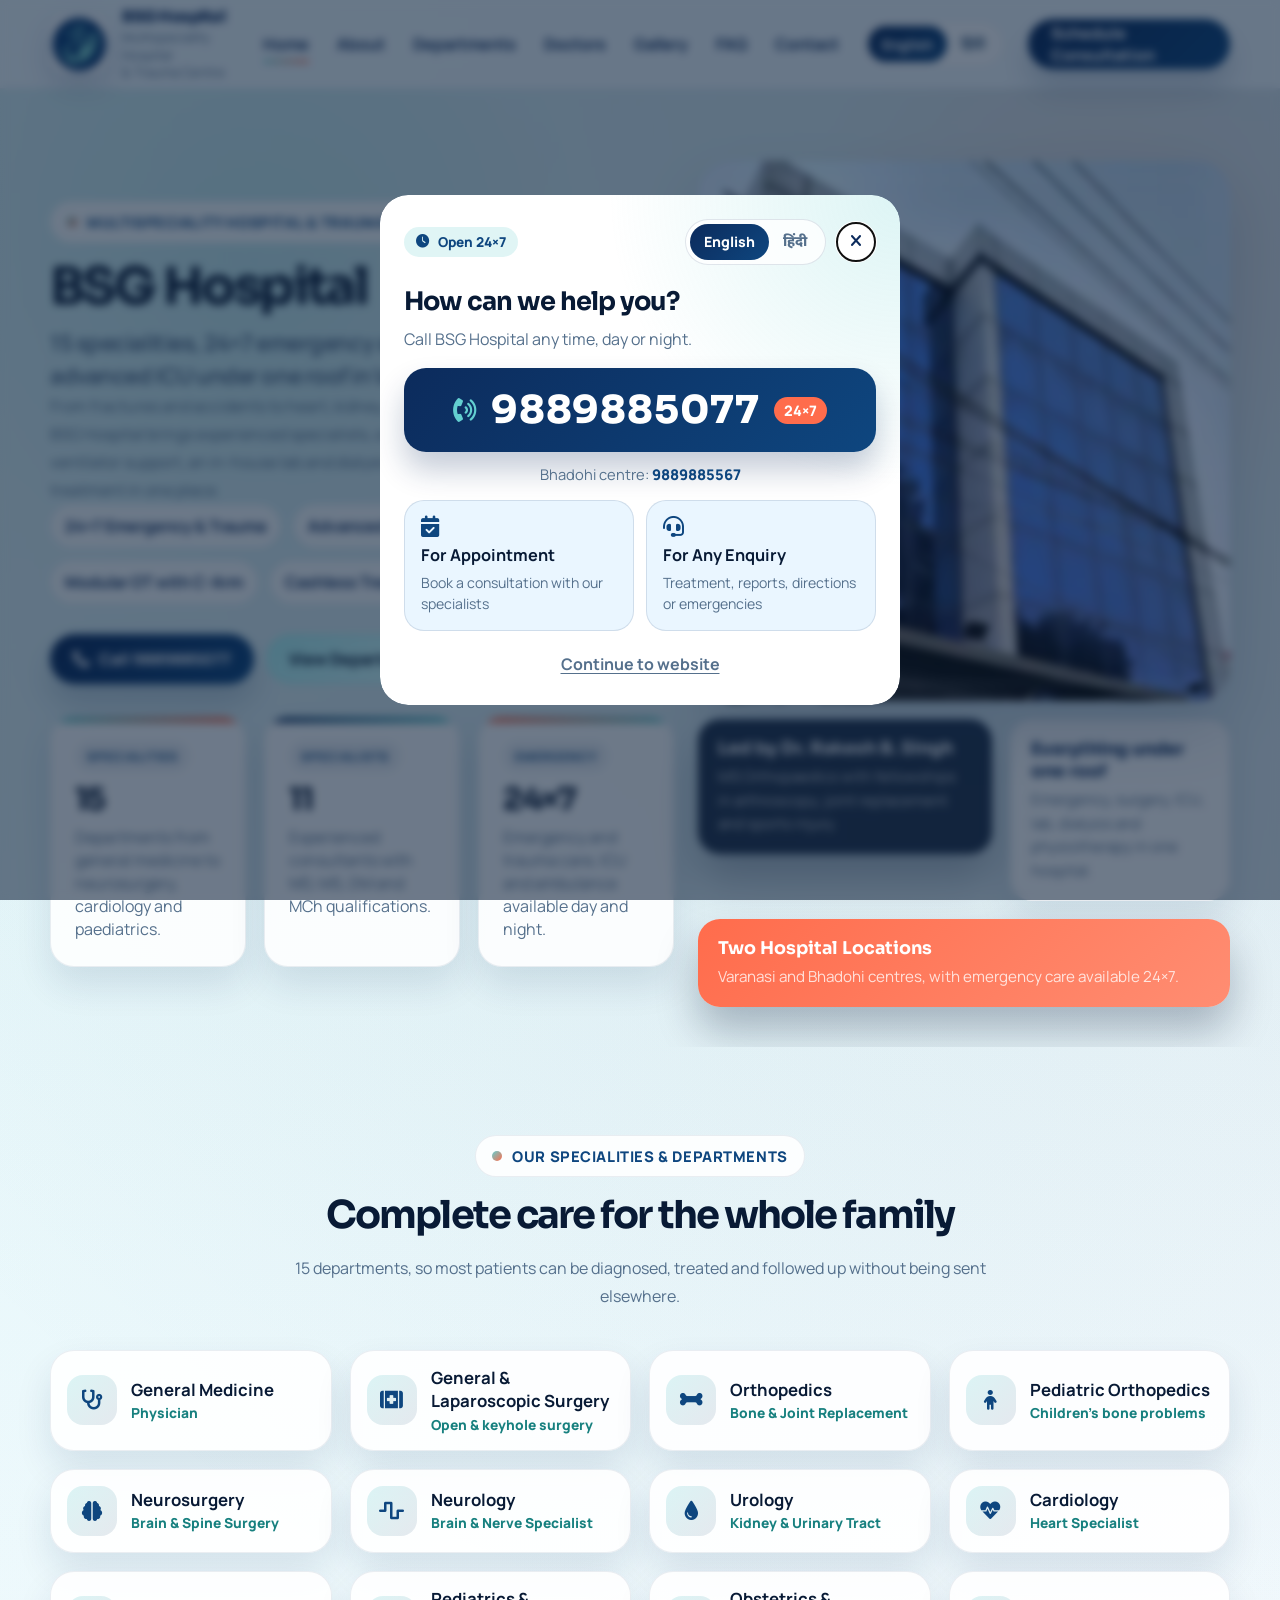
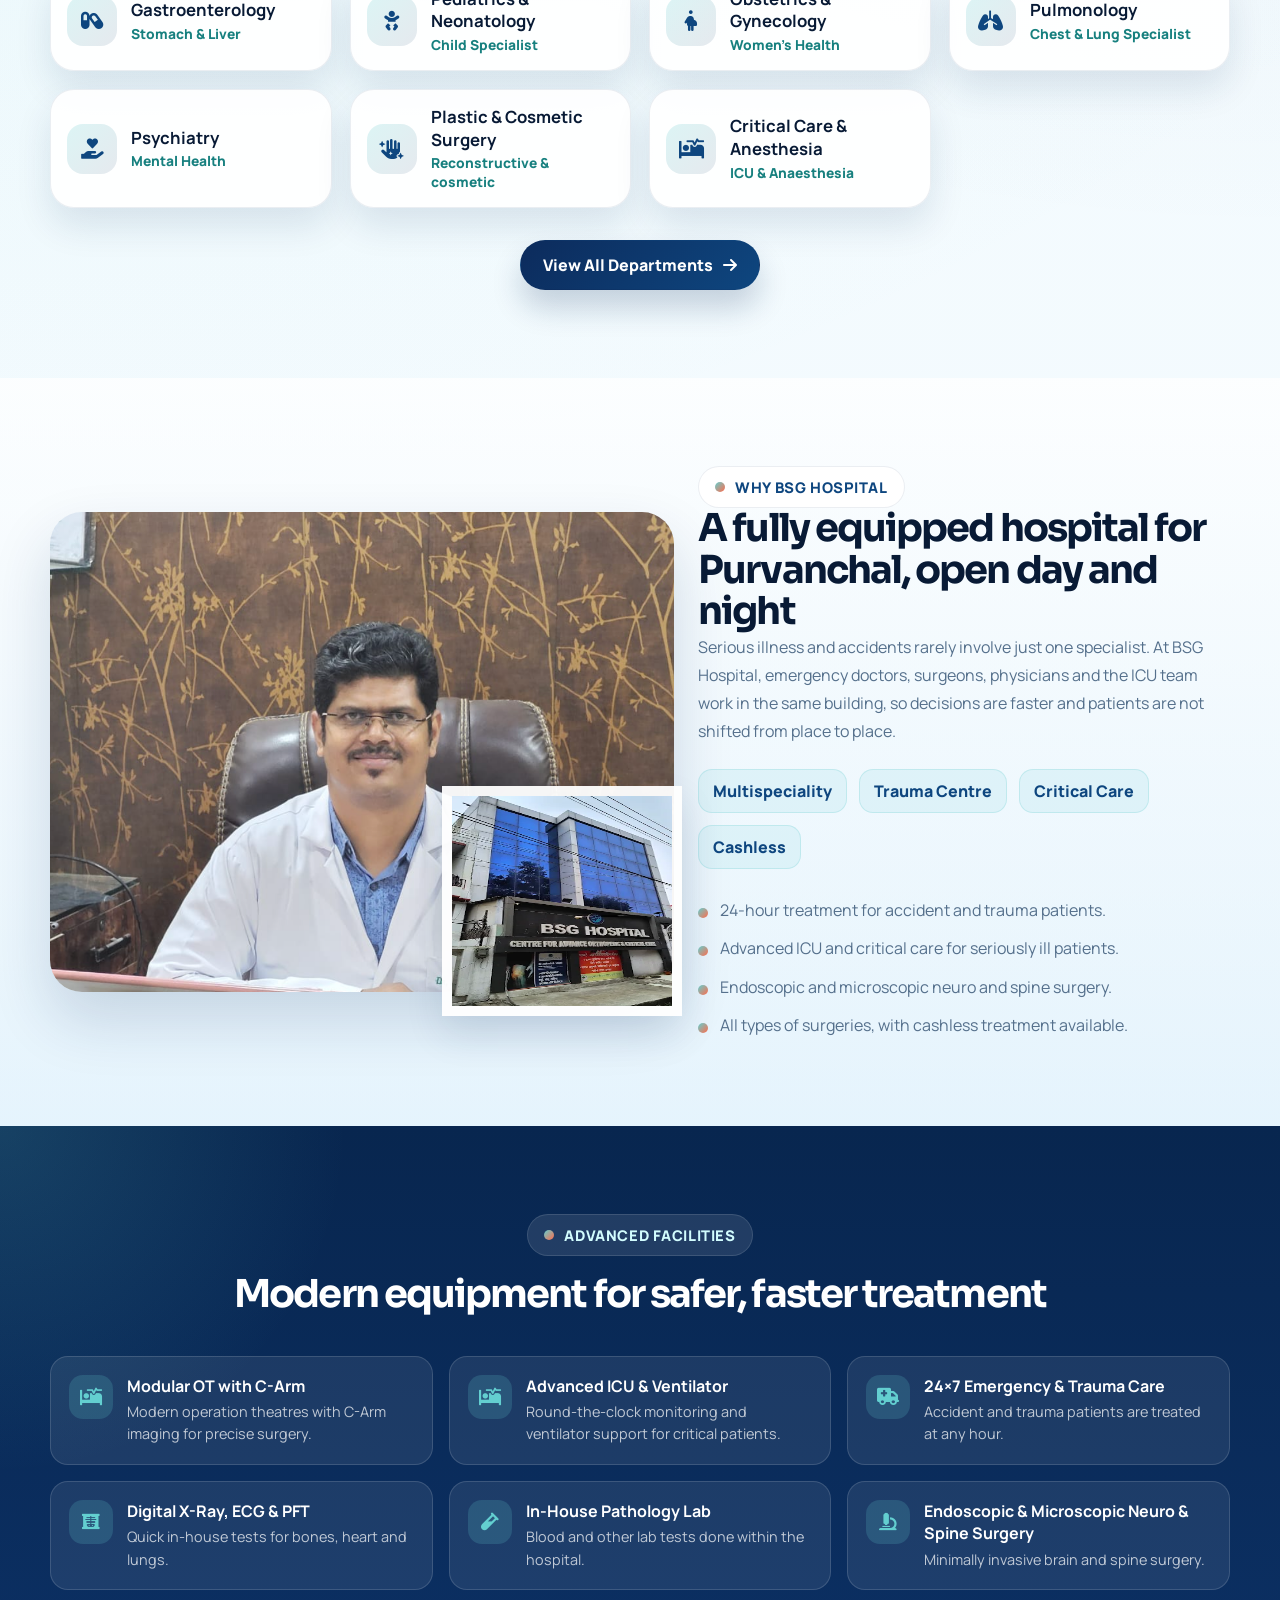
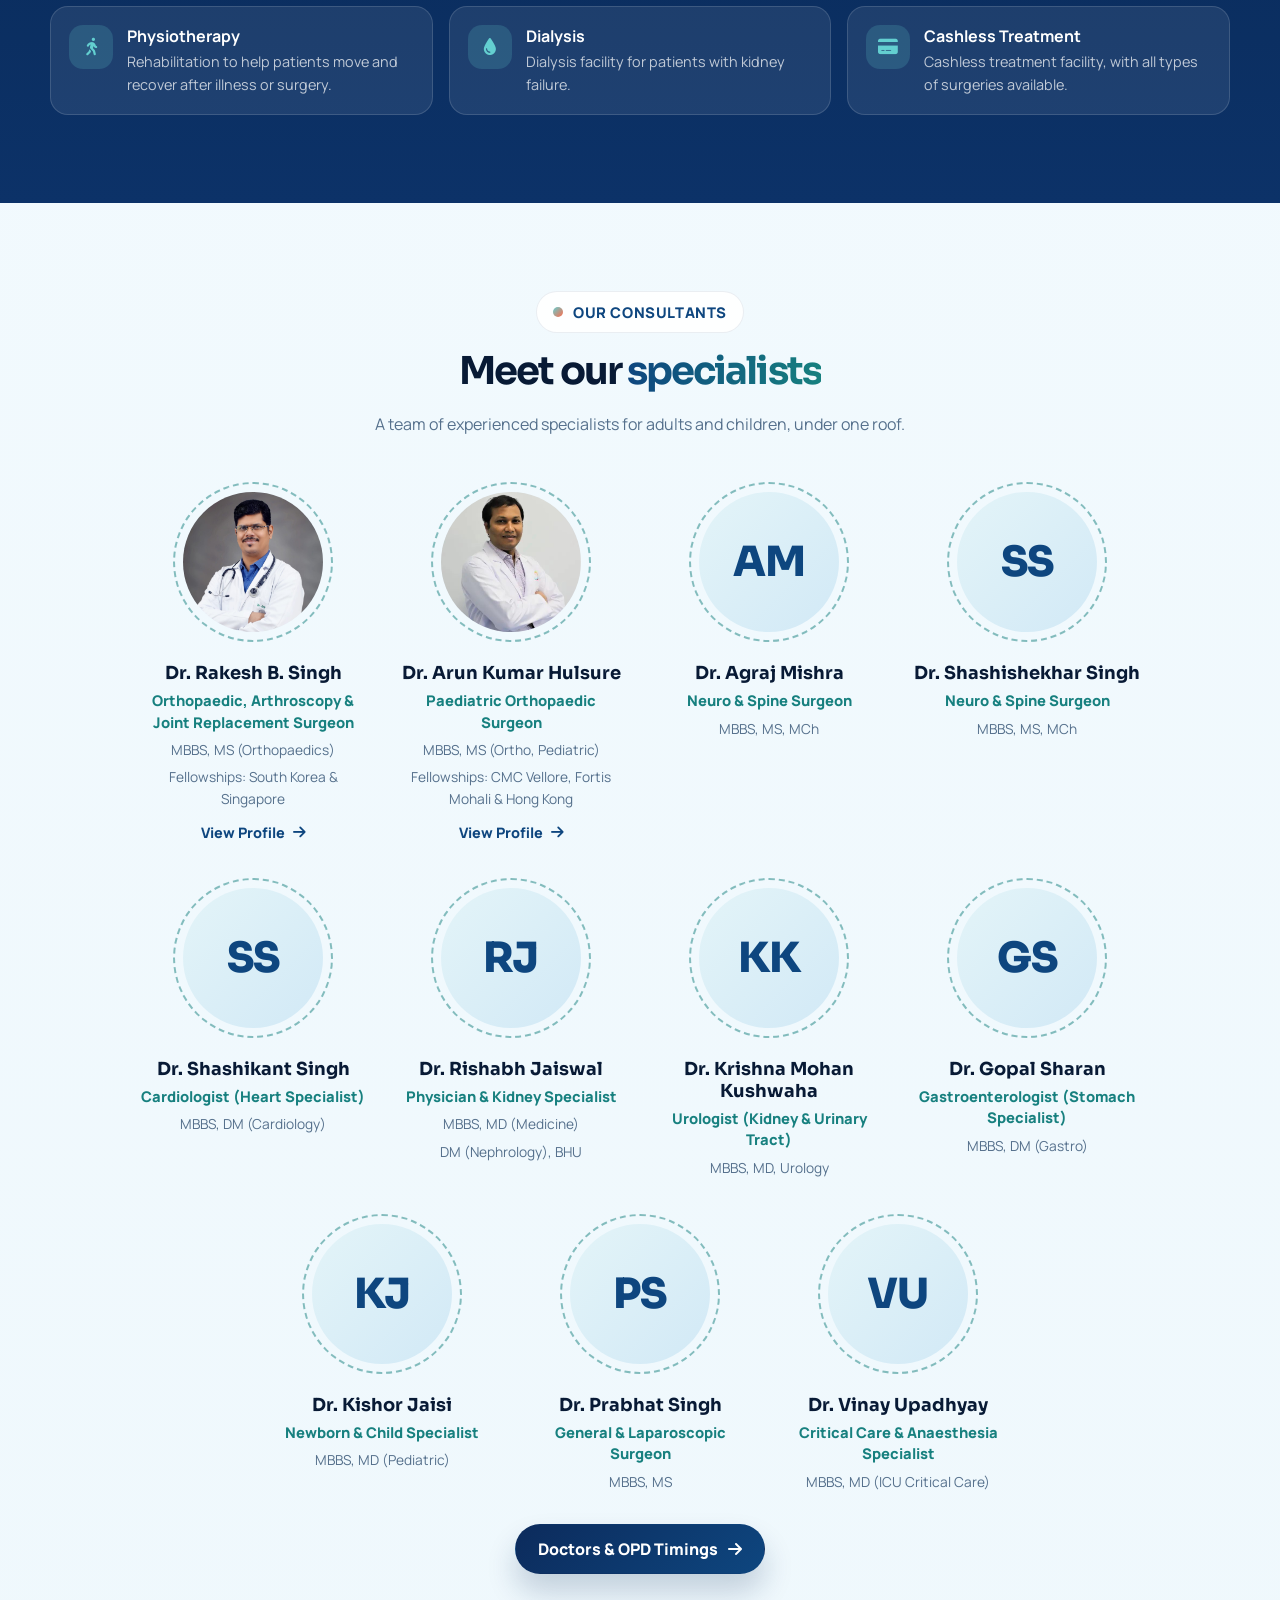
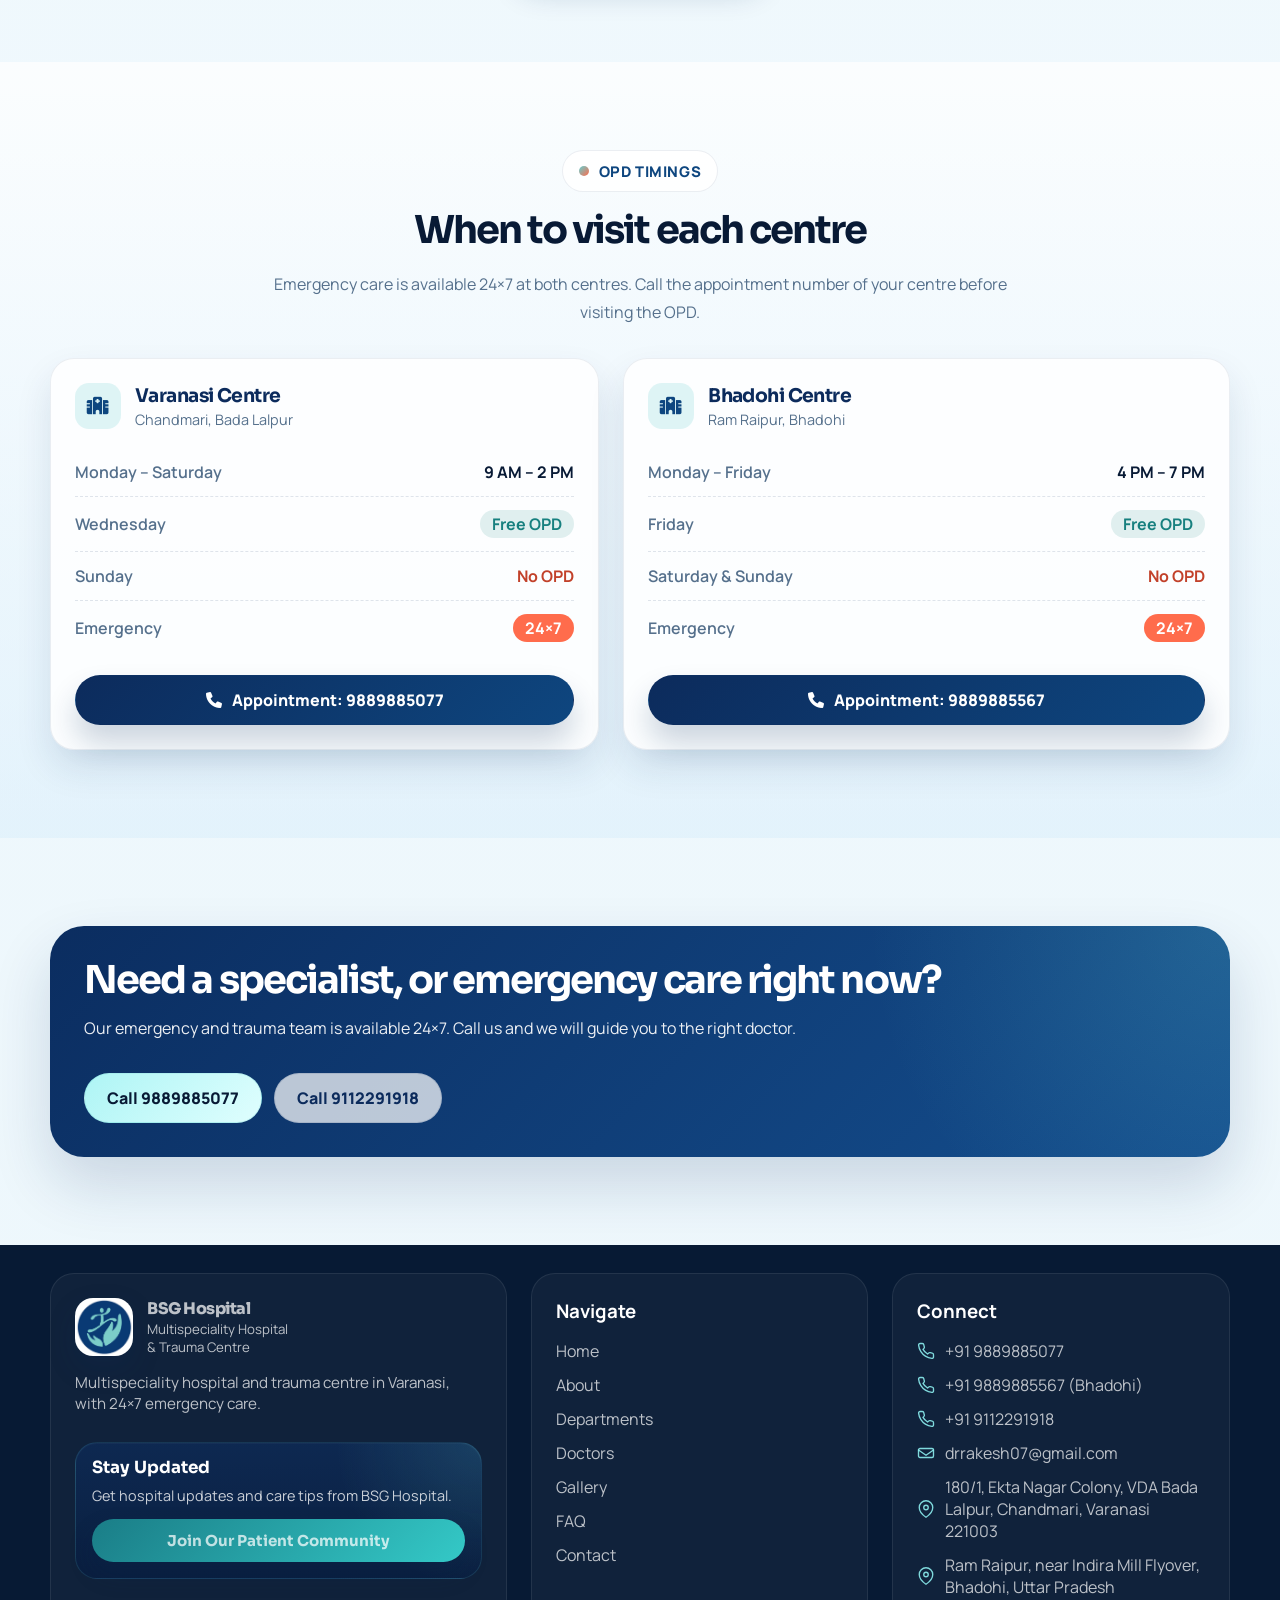
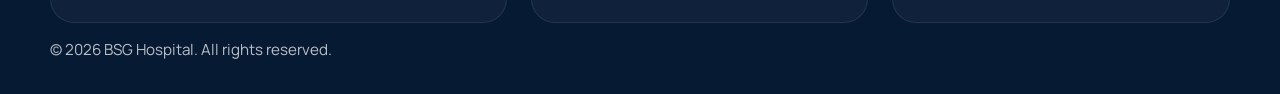
==== index.html @ 21206c2f "initial commit" ====
<!DOCTYPE html>
<html lang="en">
<head>
  <meta charset="UTF-8">
  <meta name="viewport" content="width=device-width, initial-scale=1.0">
  <meta name="description" content="BSG Hospital, Varanasi: multispeciality hospital and trauma centre with 15 departments, 24×7 emergency, advanced ICU, modular OT, dialysis and cashless treatment.">
  <title>BSG Hospital | Multispeciality Hospital &amp; Trauma Centre, Varanasi</title>
  <link rel="icon" href="assets/img/bsg-local/brand-mark.jpg" type="image/jpeg">
  <link rel="stylesheet" href="assets/css/plugins/fontawesome.css">
  <link rel="stylesheet" href="assets/css/main.css?v=20261012">
  <script src="assets/js/i18n-hi.js?v=20261012" defer></script>
  <script src="assets/js/i18n.js?v=20261012" defer></script>
  <script src="assets/js/main.js?v=20261012" defer></script>
</head>
<body class="site-body is-loading" data-page="home">
  <div class="site-preloader" data-preloader aria-hidden="true">
    <div class="site-preloader-panel">
      <svg class="site-preloader-svg" viewBox="0 0 780 270" fill="none" xmlns="http://www.w3.org/2000/svg" role="img" aria-label="Loading BSG Hospital">
        <defs>
          <linearGradient id="loaderGlow" x1="140" y1="50" x2="660" y2="220" gradientUnits="userSpaceOnUse">
            <stop stop-color="#0E467F"/>
            <stop offset="1" stop-color="#34C9C7"/>
          </linearGradient>
          <linearGradient id="loaderAccent" x1="88" y1="62" x2="194" y2="170" gradientUnits="userSpaceOnUse">
            <stop stop-color="#1DD0CA"/>
            <stop offset="1" stop-color="#0E467F"/>
          </linearGradient>
        </defs>
        <g opacity="0.18">
          <circle cx="140" cy="130" r="90" stroke="url(#loaderGlow)" stroke-width="2">
            <animate attributeName="r" values="82;96;82" dur="2.2s" repeatCount="indefinite"/>
            <animate attributeName="opacity" values="0.25;0.5;0.25" dur="2.2s" repeatCount="indefinite"/>
          </circle>
          <circle cx="140" cy="130" r="110" stroke="url(#loaderGlow)" stroke-width="2" stroke-dasharray="14 16">
            <animateTransform attributeName="transform" type="rotate" from="0 140 130" to="360 140 130" dur="8s" repeatCount="indefinite"/>
          </circle>
        </g>
        <rect x="34" y="24" width="712" height="220" rx="40" fill="white" fill-opacity="0.74" stroke="url(#loaderGlow)" stroke-opacity="0.14"/>
        <circle cx="140" cy="130" r="78" fill="url(#loaderAccent)"/>
        <circle cx="140" cy="130" r="66" fill="#163B82"/>
        <image href="assets/img/bsg-local/brand-mark.jpg" x="58" y="48" width="164" height="164" preserveAspectRatio="xMidYMid meet"/>
        <rect x="268" y="73" width="418" height="18" rx="9" fill="url(#loaderGlow)" opacity="0.14"/>
        <rect x="268" y="109" width="338" height="76" rx="24" fill="url(#loaderGlow)" opacity="0.08"/>
        <text x="286" y="88" fill="#13366B" font-family="Sora, Arial, sans-serif" font-size="31" font-weight="700" letter-spacing="0.04em">BSG HOSPITAL</text>
        <text x="286" y="142" fill="#0E467F" font-family="Sora, Arial, sans-serif" font-size="68" font-weight="800" letter-spacing="-0.05em">Loading</text>
        <text x="286" y="190" fill="#4B6786" font-family="Manrope, Arial, sans-serif" font-size="25" font-weight="600">Multispeciality &amp; Trauma Centre</text>
        <circle cx="646" cy="142" r="18" fill="#34C9C7" opacity="0.24">
          <animate attributeName="r" values="18;28;18" dur="1.6s" repeatCount="indefinite"/>
          <animate attributeName="opacity" values="0.24;0.06;0.24" dur="1.6s" repeatCount="indefinite"/>
        </circle>
        <circle cx="646" cy="142" r="10" fill="#34C9C7">
          <animate attributeName="cy" values="142;134;142" dur="1.6s" repeatCount="indefinite"/>
        </circle>
      </svg>
      <div class="site-preloader-label">Preparing Your Visit</div>
      <div class="site-preloader-progress"><span></span></div>
    </div>
  </div>
  <header class="site-header">
    <div class="container nav-wrap">
      <a class="brand" href="index.html">
        <img class="brand-mark" src="assets/img/bsg-local/brand-mark.jpg" alt="BSG Hospital logo">
        <span class="brand-copy">
          <strong>BSG Hospital</strong>
          <span>Multispeciality Hospital<br>&amp; Trauma Centre</span>
        </span>
      </a>

      <button class="nav-toggle" type="button" aria-label="Toggle navigation" aria-expanded="false" data-nav-toggle>
        <i class="fa-solid fa-bars"></i>
      </button>

      <nav class="site-nav" id="siteNav" aria-label="Main navigation">
        <a class="active" href="index.html">Home</a>
        <a href="about.html">About</a>
        <a href="services.html">Departments</a>
        <a href="doctors.html">Doctors</a>
        <a href="Gallery.html">Gallery</a>
        <a href="faq.html">FAQ</a>
        <a href="contact.html">Contact</a>
      </nav>

      <div class="lang-switch" role="group" aria-label="Language">
        <button type="button" data-lang="en" aria-pressed="true"><span class="lang-full">English</span><span class="lang-short">EN</span></button>
        <button type="button" data-lang="hi" aria-pressed="false" lang="hi"><span class="lang-full">हिंदी</span><span class="lang-short">हिं</span></button>
      </div>

      <div class="nav-actions">
        <a class="btn btn-ghost" href="https://drrakeshbs.exlyapp.com/d0840bde-e72e-41d0-b3d3-5908b804f4e7" target="_blank" rel="noopener noreferrer">Schedule Consultation</a>
      </div>
    </div>
  </header>

  <main>
    <section class="hero">
      <div class="container hero-grid">
        <div class="hero-copy reveal">
          <span class="page-kicker">Multispeciality Hospital &amp; Trauma Centre</span>
          <h1 class="hero-title">
            BSG Hospital
            <span>15 specialities, 24×7 emergency and trauma care, and an advanced ICU under one roof in Varanasi.</span>
          </h1>
          <p class="hero-text">
            From fractures and accidents to heart, kidney, stomach, brain and spine problems, BSG Hospital brings experienced specialists, a modular operation theatre, ICU with ventilator support, an in-house lab and dialysis together, so patients get complete treatment in one place.
          </p>
          <div class="pill-row">
            <span class="pill">24×7 Emergency &amp; Trauma</span>
            <span class="pill">Advanced ICU &amp; Ventilator</span>
            <span class="pill">Modular OT with C-Arm</span>
            <span class="pill">Cashless Treatment</span>
          </div>
          <div class="hero-actions">
            <a class="btn btn-primary" href="tel:+919889885077"><i class="fa-solid fa-phone"></i>Call 9889885077</a>
            <a class="btn btn-secondary" href="services.html">View Departments</a>
          </div>
          <div class="hero-stats">
            <article class="stat-card">
              <em class="stat-kicker">Specialities</em>
              <strong class="stat-number">15</strong>
              <span class="stat-copy">Departments from general medicine to neurosurgery, cardiology and paediatrics.</span>
            </article>
            <article class="stat-card">
              <em class="stat-kicker">Specialists</em>
              <strong class="stat-number">11</strong>
              <span class="stat-copy">Experienced consultants with MD, MS, DM and MCh qualifications.</span>
            </article>
            <article class="stat-card">
              <em class="stat-kicker">Emergency</em>
              <strong class="stat-number">24×7</strong>
              <span class="stat-copy">Emergency and trauma care, ICU and ambulance available day and night.</span>
            </article>
          </div>
        </div>
        <div class="hero-visual reveal">
          <div class="visual-frame">
            <img class="hero-main-image" src="assets/img/bsg-local/hospital-building.webp" alt="BSG Hospital building, Varanasi">
          </div>
          <div class="hero-visual-meta">
            <div class="floating-card top floating">
              <strong>Led by Dr. Rakesh B. Singh</strong>
              <span>MS Orthopaedics with fellowships in arthroscopy, joint replacement and sports injury.</span>
            </div>
            <div class="visual-card">
              <strong>Everything under one roof</strong>
              <span>Emergency, surgery, ICU, lab, dialysis and physiotherapy in one hospital.</span>
            </div>
          </div>
          <div class="floating-card bottom">
            <strong>Two Hospital Locations</strong>
            <span>Varanasi and Bhadohi centres, with emergency care available 24×7.</span>
          </div>
        </div>
      </div>
    </section>

    <section class="section" id="departments">
      <div class="container">
        <div class="section-heading centered reveal">
          <span class="eyebrow">Our Specialities &amp; Departments</span>
          <h2 class="section-title">Complete care for the whole family</h2>
          <p class="section-copy">15 departments, so most patients can be diagnosed, treated and followed up without being sent elsewhere.</p>
        </div>
        <div class="dept-grid dept-compact">
          <a class="dept-card reveal" href="services.html">
            <span class="dept-icon"><i class="fa-solid fa-stethoscope"></i></span>
            <div>
              <h3>General Medicine</h3>
              <span class="dept-sub">Physician</span>
            </div>
          </a>
          <a class="dept-card reveal" href="services.html">
            <span class="dept-icon"><i class="fa-solid fa-kit-medical"></i></span>
            <div>
              <h3>General &amp; Laparoscopic Surgery</h3>
              <span class="dept-sub">Open &amp; keyhole surgery</span>
            </div>
          </a>
          <a class="dept-card reveal" href="services.html">
            <span class="dept-icon"><i class="fa-solid fa-bone"></i></span>
            <div>
              <h3>Orthopedics</h3>
              <span class="dept-sub">Bone &amp; Joint Replacement</span>
            </div>
          </a>
          <a class="dept-card reveal" href="services.html">
            <span class="dept-icon"><i class="fa-solid fa-child"></i></span>
            <div>
              <h3>Pediatric Orthopedics</h3>
              <span class="dept-sub">Children&#x27;s bone problems</span>
            </div>
          </a>
          <a class="dept-card reveal" href="services.html">
            <span class="dept-icon"><i class="fa-solid fa-brain"></i></span>
            <div>
              <h3>Neurosurgery</h3>
              <span class="dept-sub">Brain &amp; Spine Surgery</span>
            </div>
          </a>
          <a class="dept-card reveal" href="services.html">
            <span class="dept-icon"><i class="fa-solid fa-wave-square"></i></span>
            <div>
              <h3>Neurology</h3>
              <span class="dept-sub">Brain &amp; Nerve Specialist</span>
            </div>
          </a>
          <a class="dept-card reveal" href="services.html">
            <span class="dept-icon"><i class="fa-solid fa-droplet"></i></span>
            <div>
              <h3>Urology</h3>
              <span class="dept-sub">Kidney &amp; Urinary Tract</span>
            </div>
          </a>
          <a class="dept-card reveal" href="services.html">
            <span class="dept-icon"><i class="fa-solid fa-heart-pulse"></i></span>
            <div>
              <h3>Cardiology</h3>
              <span class="dept-sub">Heart Specialist</span>
            </div>
          </a>
          <a class="dept-card reveal" href="services.html">
            <span class="dept-icon"><i class="fa-solid fa-capsules"></i></span>
            <div>
              <h3>Gastroenterology</h3>
              <span class="dept-sub">Stomach &amp; Liver</span>
            </div>
          </a>
          <a class="dept-card reveal" href="services.html">
            <span class="dept-icon"><i class="fa-solid fa-baby"></i></span>
            <div>
              <h3>Pediatrics &amp; Neonatology</h3>
              <span class="dept-sub">Child Specialist</span>
            </div>
          </a>
          <a class="dept-card reveal" href="services.html">
            <span class="dept-icon"><i class="fa-solid fa-person-pregnant"></i></span>
            <div>
              <h3>Obstetrics &amp; Gynecology</h3>
              <span class="dept-sub">Women&#x27;s Health</span>
            </div>
          </a>
          <a class="dept-card reveal" href="services.html">
            <span class="dept-icon"><i class="fa-solid fa-lungs"></i></span>
            <div>
              <h3>Pulmonology</h3>
              <span class="dept-sub">Chest &amp; Lung Specialist</span>
            </div>
          </a>
          <a class="dept-card reveal" href="services.html">
            <span class="dept-icon"><i class="fa-solid fa-hand-holding-heart"></i></span>
            <div>
              <h3>Psychiatry</h3>
              <span class="dept-sub">Mental Health</span>
            </div>
          </a>
          <a class="dept-card reveal" href="services.html">
            <span class="dept-icon"><i class="fa-solid fa-hand-sparkles"></i></span>
            <div>
              <h3>Plastic &amp; Cosmetic Surgery</h3>
              <span class="dept-sub">Reconstructive &amp; cosmetic</span>
            </div>
          </a>
          <a class="dept-card reveal" href="services.html">
            <span class="dept-icon"><i class="fa-solid fa-bed-pulse"></i></span>
            <div>
              <h3>Critical Care &amp; Anesthesia</h3>
              <span class="dept-sub">ICU &amp; Anaesthesia</span>
            </div>
          </a>
        </div>
        <div class="section-more reveal">
          <a class="btn btn-primary" href="services.html">View All Departments <i class="fa-solid fa-arrow-right"></i></a>
        </div>
      </div>
    </section>

    <section class="section section-alt">
      <div class="container split-grid">
        <div class="split-media-stack reveal">
          <img class="primary doctor-desk-image" src="assets/img/bsg-local/dr-rakesh-desk.png" alt="Consultation at BSG Hospital">
          <img class="secondary" src="assets/img/bsg-local/hospital-building.webp" alt="BSG Hospital exterior">
        </div>
        <div class="reveal">
          <span class="eyebrow">Why BSG Hospital</span>
          <h2 class="section-title">A fully equipped hospital for Purvanchal, open day and night</h2>
          <p class="section-copy">Serious illness and accidents rarely involve just one specialist. At BSG Hospital, emergency doctors, surgeons, physicians and the ICU team work in the same building, so decisions are faster and patients are not shifted from place to place.</p>
          <div class="badge-row" style="margin:24px 0 28px;">
            <span class="badge">Multispeciality</span>
            <span class="badge">Trauma Centre</span>
            <span class="badge">Critical Care</span>
            <span class="badge">Cashless</span>
          </div>
          <ul class="detail-list">
            <li>24-hour treatment for accident and trauma patients.</li>
            <li>Advanced ICU and critical care for seriously ill patients.</li>
            <li>Endoscopic and microscopic neuro and spine surgery.</li>
            <li>All types of surgeries, with cashless treatment available.</li>
          </ul>
        </div>
      </div>
    </section>

    <section class="section section-dark" id="facilities">
      <div class="container">
        <div class="section-heading centered reveal">
          <span class="eyebrow">Advanced Facilities</span>
          <h2 class="section-title">Modern equipment for safer, faster treatment</h2>
        </div>
        <div class="facility-grid">
          <div class="facility-item reveal">
            <i class="fa-solid fa-procedures"></i>
            <div><strong>Modular OT with C-Arm</strong><span>Modern operation theatres with C-Arm imaging for precise surgery.</span></div>
          </div>
          <div class="facility-item reveal">
            <i class="fa-solid fa-bed-pulse"></i>
            <div><strong>Advanced ICU &amp; Ventilator</strong><span>Round-the-clock monitoring and ventilator support for critical patients.</span></div>
          </div>
          <div class="facility-item reveal">
            <i class="fa-solid fa-truck-medical"></i>
            <div><strong>24×7 Emergency &amp; Trauma Care</strong><span>Accident and trauma patients are treated at any hour.</span></div>
          </div>
          <div class="facility-item reveal">
            <i class="fa-solid fa-x-ray"></i>
            <div><strong>Digital X-Ray, ECG &amp; PFT</strong><span>Quick in-house tests for bones, heart and lungs.</span></div>
          </div>
          <div class="facility-item reveal">
            <i class="fa-solid fa-vial"></i>
            <div><strong>In-House Pathology Lab</strong><span>Blood and other lab tests done within the hospital.</span></div>
          </div>
          <div class="facility-item reveal">
            <i class="fa-solid fa-microscope"></i>
            <div><strong>Endoscopic &amp; Microscopic Neuro &amp; Spine Surgery</strong><span>Minimally invasive brain and spine surgery.</span></div>
          </div>
          <div class="facility-item reveal">
            <i class="fa-solid fa-person-walking"></i>
            <div><strong>Physiotherapy</strong><span>Rehabilitation to help patients move and recover after illness or surgery.</span></div>
          </div>
          <div class="facility-item reveal">
            <i class="fa-solid fa-droplet"></i>
            <div><strong>Dialysis</strong><span>Dialysis facility for patients with kidney failure.</span></div>
          </div>
          <div class="facility-item reveal">
            <i class="fa-solid fa-credit-card"></i>
            <div><strong>Cashless Treatment</strong><span>Cashless treatment facility, with all types of surgeries available.</span></div>
          </div>
        </div>
      </div>
    </section>

    <section class="section" id="specialists">
      <div class="container">
        <div class="section-heading centered reveal">
          <span class="eyebrow">Our Consultants</span>
          <h2 class="section-title">Meet our <span class="title-accent">specialists</span></h2>
          <p class="section-copy">A team of experienced specialists for adults and children, under one roof.</p>
        </div>
        <div class="specialist-grid is-compact">
          <article class="specialist-card reveal">
            <a class="specialist-photo" href="doctor-jyoti-mary.html"><img src="assets/img/bsg-local/dr-rakesh-portrait.jpeg" alt="Dr. Rakesh B. Singh" loading="lazy"></a>
            <h3 class="specialist-name">Dr. Rakesh B. Singh</h3>
            <span class="specialist-role">Orthopaedic, Arthroscopy &amp; Joint Replacement Surgeon</span>
            <span class="specialist-meta">MBBS, MS (Orthopaedics)</span>
            <span class="specialist-meta">Fellowships: South Korea &amp; Singapore</span>
            <a class="specialist-link" href="doctor-jyoti-mary.html">View Profile <i class="fa-solid fa-arrow-right"></i></a>
          </article>
          <article class="specialist-card reveal">
            <a class="specialist-photo" href="doctor-arun-hulsure.html"><img src="assets/img/bsg-local/dr-arun-hulsure.jpeg" alt="Dr. Arun Kumar Hulsure" loading="lazy"></a>
            <h3 class="specialist-name">Dr. Arun Kumar Hulsure</h3>
            <span class="specialist-role">Paediatric Orthopaedic Surgeon</span>
            <span class="specialist-meta">MBBS, MS (Ortho, Pediatric)</span>
            <span class="specialist-meta">Fellowships: CMC Vellore, Fortis Mohali &amp; Hong Kong</span>
            <a class="specialist-link" href="doctor-arun-hulsure.html">View Profile <i class="fa-solid fa-arrow-right"></i></a>
          </article>
          <article class="specialist-card reveal">
            <div class="specialist-photo"><span class="specialist-initials" aria-hidden="true">AM</span></div>
            <h3 class="specialist-name">Dr. Agraj Mishra</h3>
            <span class="specialist-role">Neuro &amp; Spine Surgeon</span>
            <span class="specialist-meta">MBBS, MS, MCh</span>
          </article>
          <article class="specialist-card reveal">
            <div class="specialist-photo"><span class="specialist-initials" aria-hidden="true">SS</span></div>
            <h3 class="specialist-name">Dr. Shashishekhar Singh</h3>
            <span class="specialist-role">Neuro &amp; Spine Surgeon</span>
            <span class="specialist-meta">MBBS, MS, MCh</span>
          </article>
          <article class="specialist-card reveal">
            <div class="specialist-photo"><span class="specialist-initials" aria-hidden="true">SS</span></div>
            <h3 class="specialist-name">Dr. Shashikant Singh</h3>
            <span class="specialist-role">Cardiologist (Heart Specialist)</span>
            <span class="specialist-meta">MBBS, DM (Cardiology)</span>
          </article>
          <article class="specialist-card reveal">
            <div class="specialist-photo"><span class="specialist-initials" aria-hidden="true">RJ</span></div>
            <h3 class="specialist-name">Dr. Rishabh Jaiswal</h3>
            <span class="specialist-role">Physician &amp; Kidney Specialist</span>
            <span class="specialist-meta">MBBS, MD (Medicine)</span>
            <span class="specialist-meta">DM (Nephrology), BHU</span>
          </article>
          <article class="specialist-card reveal">
            <div class="specialist-photo"><span class="specialist-initials" aria-hidden="true">KK</span></div>
            <h3 class="specialist-name">Dr. Krishna Mohan Kushwaha</h3>
            <span class="specialist-role">Urologist (Kidney &amp; Urinary Tract)</span>
            <span class="specialist-meta">MBBS, MD, Urology</span>
          </article>
          <article class="specialist-card reveal">
            <div class="specialist-photo"><span class="specialist-initials" aria-hidden="true">GS</span></div>
            <h3 class="specialist-name">Dr. Gopal Sharan</h3>
            <span class="specialist-role">Gastroenterologist (Stomach Specialist)</span>
            <span class="specialist-meta">MBBS, DM (Gastro)</span>
          </article>
          <article class="specialist-card reveal">
            <div class="specialist-photo"><span class="specialist-initials" aria-hidden="true">KJ</span></div>
            <h3 class="specialist-name">Dr. Kishor Jaisi</h3>
            <span class="specialist-role">Newborn &amp; Child Specialist</span>
            <span class="specialist-meta">MBBS, MD (Pediatric)</span>
          </article>
          <article class="specialist-card reveal">
            <div class="specialist-photo"><span class="specialist-initials" aria-hidden="true">PS</span></div>
            <h3 class="specialist-name">Dr. Prabhat Singh</h3>
            <span class="specialist-role">General &amp; Laparoscopic Surgeon</span>
            <span class="specialist-meta">MBBS, MS</span>
          </article>
          <article class="specialist-card reveal">
            <div class="specialist-photo"><span class="specialist-initials" aria-hidden="true">VU</span></div>
            <h3 class="specialist-name">Dr. Vinay Upadhyay</h3>
            <span class="specialist-role">Critical Care &amp; Anaesthesia Specialist</span>
            <span class="specialist-meta">MBBS, MD (ICU Critical Care)</span>
          </article>
        </div>
        <div class="section-more reveal">
          <a class="btn btn-primary" href="doctors.html">Doctors &amp; OPD Timings <i class="fa-solid fa-arrow-right"></i></a>
        </div>
      </div>
    </section>

    <section class="section section-alt" id="opd-timings">
      <div class="container">
        <div class="section-heading centered reveal">
          <span class="eyebrow">OPD Timings</span>
          <h2 class="section-title">When to visit each centre</h2>
          <p class="section-copy">Emergency care is available 24×7 at both centres. Call the appointment number of your centre before visiting the OPD.</p>
        </div>
        <div class="contact-grid">
          <article class="contact-card opd-card reveal">
            <div class="opd-card-head">
              <i class="fa-solid fa-hospital"></i>
              <div>
                <h3>Varanasi Centre</h3>
                <span>Chandmari, Bada Lalpur</span>
              </div>
            </div>
            <ul class="opd-list">
              <li><span>Monday – Saturday</span><strong>9 AM – 2 PM</strong></li>
              <li class="is-free"><span>Wednesday</span><strong>Free OPD</strong></li>
              <li class="is-closed"><span>Sunday</span><strong>No OPD</strong></li>
              <li class="is-emergency"><span>Emergency</span><strong>24×7</strong></li>
            </ul>
            <a class="btn btn-primary" href="tel:+919889885077"><i class="fa-solid fa-phone"></i>Appointment: 9889885077</a>
          </article>
          <article class="contact-card opd-card reveal">
            <div class="opd-card-head">
              <i class="fa-solid fa-hospital"></i>
              <div>
                <h3>Bhadohi Centre</h3>
                <span>Ram Raipur, Bhadohi</span>
              </div>
            </div>
            <ul class="opd-list">
              <li><span>Monday – Friday</span><strong>4 PM – 7 PM</strong></li>
              <li class="is-free"><span>Friday</span><strong>Free OPD</strong></li>
              <li class="is-closed"><span>Saturday &amp; Sunday</span><strong>No OPD</strong></li>
              <li class="is-emergency"><span>Emergency</span><strong>24×7</strong></li>
            </ul>
            <a class="btn btn-primary" href="tel:+919889885567"><i class="fa-solid fa-phone"></i>Appointment: 9889885567</a>
          </article>
        </div>
      </div>
    </section>

    <section class="section">
      <div class="container">
        <div class="cta-band reveal">
          <h2 class="cta-title">Need a specialist, or emergency care right now?</h2>
          <p>Our emergency and trauma team is available 24×7. Call us and we will guide you to the right doctor.</p>
          <div class="hero-actions" style="margin-bottom:0;">
            <a class="btn btn-secondary" href="tel:+919889885077">Call 9889885077</a>
            <a class="btn btn-ghost" href="tel:+919112291918">Call 9112291918</a>
          </div>
        </div>
      </div>
    </section>
  </main>

  <footer class="footer">
    <div class="container footer-grid">
      <div class="footer-card">
        <a class="brand" href="index.html">
          <img class="brand-mark" src="assets/img/bsg-local/brand-mark.jpg" alt="BSG Hospital logo">
          <span class="brand-copy">
            <strong>BSG Hospital</strong>
            <span>Multispeciality Hospital<br>&amp; Trauma Centre</span>
          </span>
        </a>
        <p class="footer-note">Multispeciality hospital and trauma centre in Varanasi, with 24×7 emergency care.</p>
        <div class="footer-mini-cta">
          <h3 class="footer-mini-cta-title">Stay Updated</h3>
          <p class="footer-mini-cta-text">Get hospital updates and care tips from BSG Hospital.</p>
          <a class="footer-mini-cta-button" href="contact.html">Join Our Patient Community</a>
        </div>
      </div>
      <div class="footer-card">
        <h3>Navigate</h3>
        <div class="footer-links">
          <a href="index.html">Home</a>
          <a href="about.html">About</a>
          <a href="services.html">Departments</a>
          <a href="doctors.html">Doctors</a>
          <a href="Gallery.html">Gallery</a>
          <a href="faq.html">FAQ</a>
          <a href="contact.html">Contact</a>
        </div>
      </div>
      <div class="footer-card">
        <h3>Connect</h3>
        <div class="footer-links">
          <a class="footer-icon-link" href="tel:+919889885077"><span class="footer-link-icon" aria-hidden="true"><svg viewBox="0 0 24 24" fill="none"><path d="M22 16.92v3a2 2 0 0 1-2.18 2 19.8 19.8 0 0 1-8.63-3.07 19.5 19.5 0 0 1-6-6A19.8 19.8 0 0 1 2.12 4.18 2 2 0 0 1 4.11 2h3a2 2 0 0 1 2 1.72c.12.9.33 1.78.63 2.61a2 2 0 0 1-.45 2.11L8 9.91a16 16 0 0 0 6.09 6.09l1.47-1.29a2 2 0 0 1 2.11-.45c.83.3 1.71.51 2.61.63A2 2 0 0 1 22 16.92Z" stroke-width="1.8" stroke-linecap="round" stroke-linejoin="round"/></svg></span><span>+91 9889885077</span></a>
          <a class="footer-icon-link" href="tel:+919889885567"><span class="footer-link-icon" aria-hidden="true"><svg viewBox="0 0 24 24" fill="none"><path d="M22 16.92v3a2 2 0 0 1-2.18 2 19.8 19.8 0 0 1-8.63-3.07 19.5 19.5 0 0 1-6-6A19.8 19.8 0 0 1 2.12 4.18 2 2 0 0 1 4.11 2h3a2 2 0 0 1 2 1.72c.12.9.33 1.78.63 2.61a2 2 0 0 1-.45 2.11L8 9.91a16 16 0 0 0 6.09 6.09l1.47-1.29a2 2 0 0 1 2.11-.45c.83.3 1.71.51 2.61.63A2 2 0 0 1 22 16.92Z" stroke-width="1.8" stroke-linecap="round" stroke-linejoin="round"/></svg></span><span>+91 9889885567 (Bhadohi)</span></a>
          <a class="footer-icon-link" href="tel:+919112291918"><span class="footer-link-icon" aria-hidden="true"><svg viewBox="0 0 24 24" fill="none"><path d="M22 16.92v3a2 2 0 0 1-2.18 2 19.8 19.8 0 0 1-8.63-3.07 19.5 19.5 0 0 1-6-6A19.8 19.8 0 0 1 2.12 4.18 2 2 0 0 1 4.11 2h3a2 2 0 0 1 2 1.72c.12.9.33 1.78.63 2.61a2 2 0 0 1-.45 2.11L8 9.91a16 16 0 0 0 6.09 6.09l1.47-1.29a2 2 0 0 1 2.11-.45c.83.3 1.71.51 2.61.63A2 2 0 0 1 22 16.92Z" stroke-width="1.8" stroke-linecap="round" stroke-linejoin="round"/></svg></span><span>+91 9112291918</span></a>
          <a class="footer-icon-link" href="mailto:drrakesh07@gmail.com"><span class="footer-link-icon" aria-hidden="true"><svg viewBox="0 0 24 24" fill="none"><path d="M4 6h16a2 2 0 0 1 2 2v8a2 2 0 0 1-2 2H4a2 2 0 0 1-2-2V8a2 2 0 0 1 2-2Z" stroke-width="1.8" stroke-linecap="round" stroke-linejoin="round"/><path d="m22 8-10 7L2 8" stroke-width="1.8" stroke-linecap="round" stroke-linejoin="round"/></svg></span><span>drrakesh07@gmail.com</span></a>
          <a class="footer-icon-link" href="https://www.google.com/maps/search/?api=1&amp;query=BSG+Hospital,+180%2F1+Ekta+Nagar+Colony,+Bada+Lalpur,+Chandmari,+Varanasi+221003" target="_blank" rel="noopener"><span class="footer-link-icon" aria-hidden="true"><svg viewBox="0 0 24 24" fill="none"><path d="M21 10c0 7-9 13-9 13S3 17 3 10a9 9 0 1 1 18 0Z" stroke-width="1.8" stroke-linecap="round" stroke-linejoin="round"/><circle cx="12" cy="10" r="3" stroke-width="1.8"/></svg></span><span>180/1, Ekta Nagar Colony, VDA Bada Lalpur, Chandmari, Varanasi 221003</span></a>
          <a class="footer-icon-link" href="https://www.google.com/maps/search/?api=1&amp;query=BSG+Hospital,+Bhadohi+Nagar+Palika,+Uttar+Pradesh" target="_blank" rel="noopener"><span class="footer-link-icon" aria-hidden="true"><svg viewBox="0 0 24 24" fill="none"><path d="M21 10c0 7-9 13-9 13S3 17 3 10a9 9 0 1 1 18 0Z" stroke-width="1.8" stroke-linecap="round" stroke-linejoin="round"/><circle cx="12" cy="10" r="3" stroke-width="1.8"/></svg></span><span>Ram Raipur, near Indira Mill Flyover, Bhadohi, Uttar Pradesh</span></a>
        </div>
      </div>
    </div>
    <div class="container">
      <p class="footer-note">© <span data-year></span> BSG Hospital. All rights reserved.</p>
    </div>
  </footer>
  <dialog class="welcome-popup" aria-labelledby="welcomePopupTitle" data-welcome-popup>
    <div class="welcome-popup-panel">
      <div class="welcome-popup-top">
        <span class="welcome-popup-badge"><i class="fa-solid fa-clock"></i>Open 24×7</span>
        <div class="lang-switch" role="group" aria-label="Language">
          <button type="button" data-lang="en" aria-pressed="true"><span class="lang-full">English</span><span class="lang-short">EN</span></button>
          <button type="button" data-lang="hi" aria-pressed="false" lang="hi"><span class="lang-full">हिंदी</span><span class="lang-short">हिं</span></button>
        </div>
        <button class="welcome-popup-close" type="button" aria-label="Close" data-welcome-close autofocus><i class="fa-solid fa-xmark"></i></button>
      </div>
      <h2 class="welcome-popup-title" id="welcomePopupTitle">How can we help you?</h2>
      <p class="welcome-popup-copy">Call BSG Hospital any time, day or night.</p>
      <a class="welcome-popup-number" href="tel:+919889885077">
        <i class="fa-solid fa-phone-volume"></i>
        <span class="welcome-popup-digits">9889885077</span>
        <span class="welcome-popup-hours">24×7</span>
      </a>
      <p class="welcome-popup-alt">Bhadohi centre: <a href="tel:+919889885567">9889885567</a></p>
      <div class="welcome-popup-options">
        <a class="welcome-popup-option" href="tel:+919889885077">
          <i class="fa-solid fa-calendar-check"></i>
          <strong>For Appointment</strong>
          <span>Book a consultation with our specialists</span>
        </a>
        <a class="welcome-popup-option" href="tel:+919889885077">
          <i class="fa-solid fa-headset"></i>
          <strong>For Any Enquiry</strong>
          <span>Treatment, reports, directions or emergencies</span>
        </a>
      </div>
      <button class="welcome-popup-skip" type="button" data-welcome-close>Continue to website</button>
    </div>
  </dialog>
</body>
</html>
---- assets/css/main.css ----
@import url("https://fonts.googleapis.com/css2?family=Manrope:wght@400;500;600;700;800&family=Sora:wght@400;500;600;700;800&family=Noto+Sans+Devanagari:wght@400;500;600;700;800&display=swap");

:root {
  --bg: #f4fbff;
  --surface: #ffffff;
  --surface-soft: #eaf6ff;
  --surface-strong: #d5ecfb;
  --ink: #0c2b5c;
  --ink-strong: #081a35;
  --muted: #55708c;
  --accent: #63cfd0;
  --accent-strong: #27b4b6;
  --accent-deep: #0e467f;
  --signal: #ff6c4c;
  --line: rgba(12, 43, 92, 0.12);
  --shadow-lg: 0 28px 60px rgba(12, 43, 92, 0.16);
  --shadow-md: 0 18px 36px rgba(12, 43, 92, 0.11);
  --radius-xl: 32px;
  --radius-lg: 24px;
  --radius-md: 18px;
  --radius-sm: 14px;
  --container: 1180px;
}

*,
*::before,
*::after {
  box-sizing: border-box;
}

html {
  scroll-behavior: smooth;
}

body {
  margin: 0;
  font-family: "Manrope", "Noto Sans Devanagari", sans-serif;
  color: var(--ink);
  background:
    radial-gradient(circle at top left, rgba(99, 207, 208, 0.18), transparent 32%),
    radial-gradient(circle at top right, rgba(12, 43, 92, 0.1), transparent 28%),
    linear-gradient(180deg, #f6fcff 0%, #edf7fc 100%);
}

body.is-loading {
  overflow: hidden;
}

body.menu-open {
  overflow: hidden;
}

img {
  display: block;
  max-width: 100%;
}

a {
  color: inherit;
  text-decoration: none;
}

button,
input,
textarea {
  font: inherit;
}

p,
h1,
h2,
h3,
h4,
h5,
h6 {
  margin: 0;
}

ul {
  list-style: none;
  margin: 0;
  padding: 0;
}

.container {
  width: min(var(--container), calc(100% - 40px));
  margin: 0 auto;
}

.site-preloader {
  position: fixed;
  inset: 0;
  z-index: 9999;
  display: flex;
  align-items: center;
  justify-content: center;
  padding: 24px;
  background:
    radial-gradient(circle at top left, rgba(99, 207, 208, 0.22), transparent 26%),
    radial-gradient(circle at bottom right, rgba(20, 78, 142, 0.18), transparent 24%),
    linear-gradient(180deg, #f8fcff 0%, #eef6fc 100%);
  transition: opacity 0.45s ease, visibility 0.45s ease;
}

.site-preloader.is-hidden {
  opacity: 0;
  visibility: hidden;
  pointer-events: none;
}

.site-preloader-panel {
  display: flex;
  flex-direction: column;
  align-items: center;
  gap: 18px;
}

.site-preloader-svg {
  width: min(540px, 88vw);
  height: auto;
  filter: drop-shadow(0 24px 48px rgba(12, 43, 92, 0.16));
}

.site-preloader-label {
  font-family: "Sora", "Noto Sans Devanagari", sans-serif;
  font-size: 0.92rem;
  font-weight: 700;
  letter-spacing: 0.28em;
  text-transform: uppercase;
  color: rgba(12, 43, 92, 0.72);
}

.site-preloader-progress {
  width: min(220px, 54vw);
  height: 6px;
  overflow: hidden;
  border-radius: 999px;
  background: rgba(12, 43, 92, 0.08);
}

.site-preloader-progress span {
  display: block;
  width: 50%;
  height: 100%;
  border-radius: inherit;
  background: linear-gradient(90deg, var(--accent), var(--ink));
  animation: loaderBar 1.35s ease-in-out infinite;
}

@keyframes loaderBar {
  0% {
    transform: translateX(-120%);
  }
  50% {
    transform: translateX(90%);
  }
  100% {
    transform: translateX(230%);
  }
}

.topbar {
  background: linear-gradient(90deg, var(--ink-strong), var(--accent-deep));
  color: #fff;
  font-size: 0.94rem;
}

.topbar-inner {
  min-height: 48px;
  display: flex;
  align-items: center;
  justify-content: space-between;
  gap: 18px;
}

.topbar-inner strong {
  color: #8ef2f2;
}

.site-header {
  position: sticky;
  top: 0;
  z-index: 40;
  backdrop-filter: blur(18px);
  background: rgba(244, 251, 255, 0.86);
  border-bottom: 1px solid rgba(12, 43, 92, 0.08);
}

.nav-wrap {
  min-height: 88px;
  display: flex;
  align-items: center;
  gap: 24px;
}

.brand {
  display: flex;
  align-items: center;
  gap: 14px;
  min-width: 0;
}

.brand-mark {
  width: 58px;
  height: 58px;
  border-radius: 18px;
  object-fit: cover;
  box-shadow: 0 12px 28px rgba(12, 43, 92, 0.18);
}

.brand-copy {
  display: flex;
  flex-direction: column;
  gap: 2px;
}

.brand-copy strong {
  font-family: "Sora", "Noto Sans Devanagari", sans-serif;
  font-size: 1rem;
  font-weight: 800;
  letter-spacing: -0.03em;
}

.brand-copy span {
  max-width: 330px;
  color: var(--muted);
  font-size: 0.83rem;
  line-height: 1.35;
}

.site-nav {
  margin-left: auto;
  display: flex;
  align-items: center;
  gap: 28px;
}

.site-nav a {
  position: relative;
  font-weight: 700;
  color: var(--ink);
}

.site-nav a::after {
  content: "";
  position: absolute;
  left: 0;
  bottom: -8px;
  width: 100%;
  height: 3px;
  border-radius: 999px;
  background: linear-gradient(90deg, var(--accent), var(--signal));
  transform: scaleX(0);
  transform-origin: left;
  transition: transform 0.25s ease;
}

.site-nav a:hover::after,
.site-nav a.active::after {
  transform: scaleX(1);
}

.nav-actions {
  display: flex;
  align-items: center;
  gap: 12px;
}

.nav-actions .btn-ghost {
  color: #fff;
  background: linear-gradient(135deg, var(--ink), var(--accent-deep));
  border-color: transparent;
  box-shadow: 0 18px 30px rgba(12, 43, 92, 0.2);
}

.nav-actions .btn-ghost:hover {
  color: #fff;
}

.nav-toggle {
  display: none;
  width: 48px;
  height: 48px;
  border: 0;
  border-radius: 16px;
  background: linear-gradient(135deg, var(--ink), var(--accent-deep));
  color: #fff;
  box-shadow: var(--shadow-md);
}

.btn {
  display: inline-flex;
  align-items: center;
  justify-content: center;
  gap: 10px;
  min-height: 50px;
  padding: 0 22px;
  border-radius: 999px;
  border: 1px solid transparent;
  font-weight: 800;
  transition: transform 0.25s ease, box-shadow 0.25s ease, background 0.25s ease, color 0.25s ease;
}

.btn:hover {
  transform: translateY(-2px);
}

.btn-primary {
  color: #fff;
  background: linear-gradient(135deg, var(--ink), var(--accent-deep));
  box-shadow: 0 18px 30px rgba(12, 43, 92, 0.2);
}

.btn-secondary {
  color: var(--ink-strong);
  background: linear-gradient(135deg, #aef5f5, #dffefe);
  border-color: rgba(39, 180, 182, 0.16);
}

.btn-ghost {
  color: var(--ink);
  background: rgba(255, 255, 255, 0.72);
  border-color: rgba(12, 43, 92, 0.12);
}

.hero,
.page-hero {
  position: relative;
  overflow: hidden;
}

.hero::before,
.page-hero::before {
  content: "";
  position: absolute;
  inset: 0;
  background:
    radial-gradient(circle at 20% 18%, rgba(99, 207, 208, 0.18), transparent 26%),
    radial-gradient(circle at 85% 18%, rgba(255, 108, 76, 0.12), transparent 22%);
  pointer-events: none;
}

.hero {
  padding: 72px 0 40px;
}

.page-hero {
  padding: 58px 0 22px;
}

.hero-grid,
.split-grid,
.contact-grid,
.footer-grid,
.location-grid,
.cards,
.process-grid,
.metrics-grid,
.gallery-grid,
.quote-grid,
.timeline-grid,
.feature-grid {
  display: grid;
  gap: 24px;
}

.hero-grid,
.split-grid {
  grid-template-columns: 1.08fr 0.92fr;
  align-items: center;
}

.page-kicker,
.eyebrow {
  display: inline-flex;
  align-items: center;
  gap: 10px;
  padding: 10px 16px;
  border-radius: 999px;
  background: rgba(255, 255, 255, 0.88);
  border: 1px solid rgba(12, 43, 92, 0.08);
  color: var(--accent-deep);
  font-size: 0.92rem;
  font-weight: 800;
  letter-spacing: 0.04em;
  text-transform: uppercase;
}

.page-kicker::before,
.eyebrow::before {
  content: "";
  width: 10px;
  height: 10px;
  border-radius: 999px;
  background: linear-gradient(135deg, var(--accent), var(--signal));
}

.hero-title,
.page-title,
.section-title,
.cta-title {
  font-family: "Sora", "Noto Sans Devanagari", sans-serif;
  letter-spacing: -0.05em;
  color: var(--ink-strong);
}

.hero-title {
  margin-top: 18px;
  font-size: clamp(2.8rem, 4vw, 4.8rem);
  line-height: 1.02;
}

.hero-title span {
  display: block;
  margin-top: 14px;
  font-size: clamp(1.15rem, 1.75vw, 1.5rem);
  line-height: 1.45;
  letter-spacing: -0.02em;
  color: var(--muted);
  font-family: "Manrope", "Noto Sans Devanagari", sans-serif;
  font-weight: 700;
}

.page-title,
.section-title,
.cta-title {
  font-size: clamp(2rem, 3vw, 3.2rem);
  line-height: 1.08;
}

.hero-text,
.section-copy,
.section-lead,
.card p,
.contact-card p,
.footer-copy,
.faq-answer,
.list-copy {
  color: var(--muted);
  line-height: 1.75;
}

.hero-copy,
.hero-visual,
.section-heading,
.card,
.gallery-card,
.contact-card,
.footer-card,
.process-card,
.timeline-item,
.metric-card,
.location-card,
.faq-item {
  position: relative;
  z-index: 1;
}

.pill-row,
.hero-actions,
.section-actions,
.button-row,
.detail-list,
.stat-row {
  display: flex;
  flex-wrap: wrap;
  gap: 12px;
}

.pill {
  padding: 10px 14px;
  border-radius: 999px;
  background: rgba(255, 255, 255, 0.82);
  border: 1px solid rgba(12, 43, 92, 0.1);
  font-weight: 700;
  color: var(--ink);
}

.hero-actions {
  margin: 30px 0 32px;
}

.hero-stats,
.metrics-grid,
.feature-grid,
.cards,
.process-grid,
.quote-grid {
  grid-template-columns: repeat(3, minmax(0, 1fr));
}

.hero-stats {
  display: grid;
  gap: 18px;
}

.stat-card {
  position: relative;
  overflow: hidden;
  padding: 22px 22px 20px;
  border-radius: 28px;
  background:
    linear-gradient(180deg, rgba(255, 255, 255, 0.96), rgba(244, 251, 255, 0.94));
}

.stat-card::before {
  content: "";
  position: absolute;
  top: 0;
  left: 0;
  width: 100%;
  height: 6px;
  background: linear-gradient(90deg, var(--accent), var(--signal));
}

.stat-card,
.metric-card,
.card,
.process-card,
.contact-card,
.faq-item,
.location-card,
.footer-card {
  padding: 24px;
  border-radius: var(--radius-lg);
  background: rgba(255, 255, 255, 0.86);
  border: 1px solid rgba(12, 43, 92, 0.08);
  box-shadow: var(--shadow-md);
}

.stat-card strong,
.metric-card strong {
  display: block;
  font-size: 1.95rem;
  font-family: "Sora", "Noto Sans Devanagari", sans-serif;
  line-height: 1;
}

.stat-kicker {
  display: inline-flex;
  margin-bottom: 12px;
  padding: 7px 12px;
  border-radius: 999px;
  background: rgba(12, 43, 92, 0.06);
  color: var(--accent-deep);
  font-style: normal;
  font-size: 0.74rem;
  font-weight: 800;
  letter-spacing: 0.08em;
  text-transform: uppercase;
}

.stat-number {
  margin-bottom: 10px;
  font-size: clamp(2.05rem, 3vw, 3rem);
  line-height: 0.95;
  letter-spacing: -0.05em;
  color: var(--ink-strong);
}

.stat-copy,
.metric-card span {
  display: block;
  color: var(--muted);
  line-height: 1.45;
  font-size: 1rem;
  max-width: 18ch;
}

.stat-card:nth-child(2)::before {
  background: linear-gradient(90deg, var(--ink), var(--accent));
}

.stat-card:nth-child(3)::before {
  background: linear-gradient(90deg, var(--signal), var(--accent));
}

.hero-visual {
  min-height: 540px;
  display: grid;
  align-content: start;
  gap: 18px;
}

.visual-frame {
  position: relative;
  overflow: hidden;
  border-radius: 34px;
  background: linear-gradient(180deg, rgba(12, 43, 92, 0.16), rgba(99, 207, 208, 0.12));
  box-shadow: var(--shadow-lg);
}

.visual-frame::after {
  content: "";
  position: absolute;
  inset: 18px;
  border: 1px solid rgba(255, 255, 255, 0.35);
  border-radius: 28px;
  pointer-events: none;
}

.hero-main-image {
  width: 100%;
  height: 540px;
  object-fit: cover;
  object-position: center top;
}

.floating-card {
  padding: 18px 20px;
  border-radius: 22px;
  background: rgba(8, 26, 53, 0.88);
  color: #fff;
  box-shadow: 0 24px 42px rgba(8, 26, 53, 0.28);
}

.floating-card strong,
.visual-card strong {
  display: block;
  font-size: 1.1rem;
  font-family: "Sora", "Noto Sans Devanagari", sans-serif;
}

.floating-card span,
.visual-card span {
  display: block;
  margin-top: 6px;
  color: rgba(255, 255, 255, 0.78);
  line-height: 1.55;
  font-size: 0.95rem;
}

.hero-visual-meta {
  display: grid;
  grid-template-columns: minmax(0, 1.2fr) minmax(220px, 0.9fr);
  gap: 18px;
  align-items: start;
}

.floating-card.top,
.floating-card.bottom,
.visual-card {
  width: 100%;
}

.floating-card.bottom {
  background: linear-gradient(135deg, var(--signal), #ff8d72);
}

.visual-card {
  padding: 18px 20px;
  border-radius: 22px;
  background: rgba(255, 255, 255, 0.92);
  border: 1px solid rgba(12, 43, 92, 0.08);
  box-shadow: var(--shadow-md);
}

.visual-card span {
  color: var(--muted);
}

.section {
  padding: 88px 0;
}

.section-alt {
  background: linear-gradient(180deg, rgba(255, 255, 255, 0.74), rgba(213, 236, 251, 0.45));
}

.section-dark {
  background:
    radial-gradient(circle at top left, rgba(99, 207, 208, 0.16), transparent 24%),
    linear-gradient(180deg, #08264f 0%, #0c3268 100%);
  color: #fff;
}

.section-dark .eyebrow,
.section-dark .page-kicker {
  background: rgba(255, 255, 255, 0.1);
  color: #d2fdfe;
  border-color: rgba(255, 255, 255, 0.12);
}

.section-dark .section-title,
.section-dark .card h3,
.section-dark .process-card h3,
.section-dark .location-card h3,
.section-dark .cta-title {
  color: #fff;
}

.section-dark .section-copy,
.section-dark .card p,
.section-dark .process-card p,
.section-dark .location-card p {
  color: rgba(255, 255, 255, 0.78);
}

.section-heading {
  display: flex;
  flex-direction: column;
  gap: 18px;
  margin-bottom: 32px;
}

.section-heading.centered {
  align-items: center;
  text-align: center;
}

.section-heading.centered .section-copy {
  max-width: 760px;
}

.card h3,
.process-card h3,
.contact-card h3,
.location-card h3,
.faq-question,
.timeline-item h3 {
  font-family: "Sora", "Noto Sans Devanagari", sans-serif;
  font-size: 1.18rem;
  line-height: 1.35;
  letter-spacing: -0.03em;
}

.card-media,
.split-media img,
.gallery-card img,
.location-card img,
.timeline-item img {
  width: 100%;
  border-radius: 22px;
  object-fit: cover;
}

.card-media {
  height: 220px;
  margin-bottom: 18px;
}

.arthroplasty-card-media {
  object-position: center 32%;
}

.card {
  display: flex;
  flex-direction: column;
  gap: 16px;
}

.card ul,
.list-grid ul,
.info-list,
.detail-list {
  display: grid;
  gap: 12px;
}

.card li,
.list-grid li,
.info-list li,
.detail-list li {
  position: relative;
  padding-left: 22px;
  color: var(--muted);
  line-height: 1.65;
}

.card li::before,
.list-grid li::before,
.info-list li::before,
.detail-list li::before {
  content: "";
  position: absolute;
  left: 0;
  top: 11px;
  width: 10px;
  height: 10px;
  border-radius: 999px;
  background: linear-gradient(135deg, var(--accent), var(--signal));
}

.section-dark .card,
.section-dark .process-card,
.section-dark .location-card {
  background: rgba(255, 255, 255, 0.08);
  border-color: rgba(255, 255, 255, 0.14);
  box-shadow: none;
}

.badge-row {
  display: flex;
  flex-wrap: wrap;
  gap: 12px;
}

.badge {
  padding: 10px 14px;
  border-radius: 14px;
  background: rgba(99, 207, 208, 0.12);
  border: 1px solid rgba(39, 180, 182, 0.16);
  color: var(--accent-deep);
  font-weight: 800;
}

.split-media-stack {
  position: relative;
  min-height: 480px;
}

.split-media-stack .primary {
  width: 100%;
  height: 480px;
  object-fit: cover;
  border-radius: 32px;
  box-shadow: var(--shadow-lg);
}

.split-media-stack .primary.doctor-desk-image {
  object-position: center top;
}

.page-hero .split-media-stack .primary {
  object-position: center center;
}

.page-hero .split-media-stack .primary.doctor-portrait-image {
  object-fit: contain;
  object-position: center bottom;
  padding: 12px 0 0;
  background: linear-gradient(180deg, rgba(12, 43, 92, 0.06), rgba(12, 43, 92, 0.02));
}

.split-media-stack .secondary {
  position: absolute;
  right: -8px;
  bottom: -24px;
  width: 240px;
  height: 230px;
  border: 10px solid rgba(255, 255, 255, 0.95);
  box-shadow: var(--shadow-md);
}

.contact-hero-grid {
  align-items: center;
}

.contact-hero-media {
  display: flex;
  justify-content: center;
}

.contact-hero-frame {
  position: relative;
  width: min(100%, 430px);
  padding: 18px;
  border-radius: 36px;
  background: linear-gradient(180deg, rgba(255, 255, 255, 0.9), rgba(213, 236, 251, 0.72));
  border: 1px solid rgba(12, 43, 92, 0.08);
  box-shadow: var(--shadow-lg);
}

.contact-hero-image {
  position: relative;
  z-index: 1;
  width: 100%;
  height: 560px;
  object-fit: cover;
  object-position: center top;
  border-radius: 28px;
}

.process-grid,
.quote-grid,
.location-grid {
  grid-template-columns: repeat(4, minmax(0, 1fr));
}

.process-card {
  min-height: 220px;
}

.process-index {
  display: inline-flex;
  align-items: center;
  justify-content: center;
  width: 54px;
  height: 54px;
  border-radius: 16px;
  margin-bottom: 18px;
  background: linear-gradient(135deg, rgba(99, 207, 208, 0.22), rgba(12, 43, 92, 0.12));
  border: 1px solid rgba(12, 43, 92, 0.1);
  color: var(--accent-deep);
  font-family: "Sora", "Noto Sans Devanagari", sans-serif;
  font-weight: 800;
}

.section-dark .process-index {
  background: rgba(255, 255, 255, 0.12);
  border-color: rgba(255, 255, 255, 0.14);
  color: #d2fdfe;
}

.timeline-grid {
  grid-template-columns: repeat(2, minmax(0, 1fr));
}

.timeline-item {
  padding: 24px;
  border-radius: var(--radius-lg);
  background: rgba(255, 255, 255, 0.86);
  border: 1px solid rgba(12, 43, 92, 0.08);
  box-shadow: var(--shadow-md);
}

.timeline-item .year {
  display: inline-flex;
  margin-bottom: 12px;
  padding: 8px 14px;
  border-radius: 999px;
  background: rgba(12, 43, 92, 0.08);
  color: var(--accent-deep);
  font-weight: 800;
}

.gallery-grid {
  grid-template-columns: repeat(3, minmax(0, 1fr));
}

.gallery-card {
  overflow: hidden;
  background: rgba(255, 255, 255, 0.92);
  border-radius: 26px;
  border: 1px solid rgba(12, 43, 92, 0.08);
  box-shadow: var(--shadow-md);
}

.gallery-card img {
  height: 280px;
}

.gallery-card.tall img {
  height: 420px;
}

.gallery-card.wide {
  grid-column: span 2;
}

.gallery-card.wide img {
  height: 360px;
}

.gallery-caption {
  padding: 18px 20px 20px;
}

.gallery-caption strong {
  display: block;
  font-family: "Sora", "Noto Sans Devanagari", sans-serif;
  font-size: 1rem;
}

.gallery-caption span {
  display: block;
  margin-top: 8px;
  color: var(--muted);
  line-height: 1.65;
}

.quote-grid .card {
  min-height: 100%;
}

.quote-mark {
  font-size: 2rem;
  color: var(--accent);
}

.faq-list {
  display: grid;
  gap: 16px;
}

.faq-item {
  padding: 0;
  overflow: hidden;
}

.faq-question {
  width: 100%;
  display: flex;
  align-items: center;
  justify-content: space-between;
  gap: 18px;
  padding: 22px 24px;
  border: 0;
  background: transparent;
  color: var(--ink-strong);
  text-align: left;
  cursor: pointer;
}

.faq-question i {
  transition: transform 0.25s ease;
}

.faq-item.open .faq-question i {
  transform: rotate(180deg);
}

.faq-answer {
  max-height: 0;
  overflow: hidden;
  padding: 0 24px;
  transition: max-height 0.3s ease, padding 0.3s ease;
}

.faq-item.open .faq-answer {
  max-height: 220px;
  padding: 0 24px 24px;
}

.contact-grid {
  grid-template-columns: 0.95fr 1.05fr;
}

.contact-card strong,
.location-card strong {
  font-size: 1rem;
  color: var(--ink-strong);
}

.contact-card .info-list li {
  padding-left: 30px;
}

.contact-card .info-list li::before {
  top: 6px;
  width: auto;
  height: auto;
  background: transparent;
}

.contact-card .info-list i {
  position: absolute;
  left: 0;
  top: 4px;
  color: var(--accent-deep);
}

.map-card {
  display: flex;
  flex-direction: column;
  gap: 18px;
}

.map-frame {
  overflow: hidden;
  border-radius: var(--radius-md);
  border: 1px solid var(--line);
  aspect-ratio: 16 / 10;
  background: var(--surface-soft);
}

.map-frame iframe {
  display: block;
  width: 100%;
  height: 100%;
  border: 0;
}

.map-actions {
  display: flex;
  flex-wrap: wrap;
  gap: 12px;
  margin-top: auto;
}

.btn-whatsapp {
  color: #fff;
  background: linear-gradient(135deg, #1faa53, #25d366);
  box-shadow: 0 14px 26px rgba(37, 211, 102, 0.22);
}

@media (max-width: 640px) {
  .map-actions .btn {
    flex: 1 1 100%;
  }
}

.cta-band {
  padding: 34px;
  border-radius: 34px;
  background:
    radial-gradient(circle at top right, rgba(99, 207, 208, 0.2), transparent 30%),
    linear-gradient(135deg, #0b2d60, #144e8e);
  color: #fff;
  box-shadow: var(--shadow-lg);
}

.cta-band .cta-title {
  color: #ffffff;
}

.cta-band p {
  max-width: 760px;
  margin-top: 14px;
  color: rgba(255, 255, 255, 0.92);
  line-height: 1.7;
}

.footer {
  padding: 28px 0 34px;
  background: #071a34;
  color: #fff;
}

.footer-grid {
  grid-template-columns: 1.15fr 0.85fr 0.85fr;
  align-items: stretch;
}

.footer-card {
  height: 100%;
  display: flex;
  flex-direction: column;
  background: rgba(255, 255, 255, 0.04);
  border-color: rgba(255, 255, 255, 0.08);
  box-shadow: none;
}

.footer .brand-copy span,
.footer-copy,
.footer-card a,
.footer-note {
  color: rgba(255, 255, 255, 0.72);
}

.footer-note {
  margin-top: 16px;
  font-size: 0.95rem;
}

.footer-mini-cta {
  margin-top: auto;
  margin-block-start: 28px;
  padding: 16px;
  border-radius: 22px;
  background:
    radial-gradient(circle at top right, rgba(99, 207, 208, 0.14), transparent 34%),
    linear-gradient(180deg, rgba(14, 41, 82, 0.96), rgba(10, 31, 64, 0.98));
  border: 1px solid rgba(99, 207, 208, 0.14);
  box-shadow: inset 0 1px 0 rgba(255, 255, 255, 0.03);
}

.footer-mini-cta-title {
  margin: 0;
  color: #fff;
  font-family: "Sora", "Noto Sans Devanagari", sans-serif;
  font-size: 1.05rem;
  line-height: 1.1;
}

.footer-mini-cta-text {
  margin: 8px 0 0;
  color: rgba(255, 255, 255, 0.78);
  font-size: 0.9rem;
  line-height: 1.45;
}

.footer-mini-cta-button {
  margin-top: 12px;
  display: inline-flex;
  align-items: center;
  justify-content: center;
  width: 100%;
  padding: 12px 16px;
  border-radius: 999px;
  background: linear-gradient(135deg, #1a7d87, #34c9c7);
  color: #041a2f;
  font-family: "Sora", "Noto Sans Devanagari", sans-serif;
  font-size: 0.94rem;
  font-weight: 700;
  text-align: center;
  box-shadow: 0 12px 24px rgba(8, 39, 70, 0.24);
  transition: transform 0.2s ease, box-shadow 0.2s ease, filter 0.2s ease;
}

.footer-mini-cta-button:hover {
  color: #041a2f;
  transform: translateY(-1px);
  box-shadow: 0 16px 28px rgba(8, 39, 70, 0.3);
  filter: brightness(1.03);
}

.footer-links {
  display: grid;
  gap: 12px;
}

.footer-card .footer-links {
  margin-top: 16px;
}

.footer-icon-link {
  display: inline-flex;
  align-items: center;
  gap: 10px;
}

.footer-link-icon {
  width: 18px;
  height: 18px;
  display: inline-flex;
  align-items: center;
  justify-content: center;
  flex: 0 0 18px;
  color: rgba(142, 242, 242, 0.88);
}

.footer-link-icon svg {
  width: 18px;
  height: 18px;
  stroke: currentColor;
}

.footer-links a:hover,
.contact-link:hover {
  color: #8ef2f2;
}

.reveal {
  opacity: 0;
  transform: translateY(32px);
  transition: opacity 0.7s ease, transform 0.7s ease;
}

.reveal.is-visible {
  opacity: 1;
  transform: translateY(0);
}

.floating {
  animation: floaty 5.4s ease-in-out infinite;
}

@keyframes floaty {
  0%,
  100% {
    transform: translateY(0);
  }
  50% {
    transform: translateY(-10px);
  }
}

@media (max-width: 1100px) {
  .site-nav {
    gap: 20px;
  }

  .hero-grid,
  .split-grid,
  .contact-grid,
  .footer-grid,
  .location-grid,
  .process-grid {
    grid-template-columns: 1fr;
  }

  .hero-visual,
  .split-media-stack {
    min-height: auto;
  }

  .hero-main-image,
  .split-media-stack .primary {
    height: 480px;
  }

  .contact-hero-image {
    height: 500px;
  }

  .hero-visual-meta {
    grid-template-columns: 1fr;
  }

  .hero-stats,
  .metrics-grid,
  .feature-grid,
  .cards,
  .quote-grid,
  .timeline-grid {
    grid-template-columns: repeat(2, minmax(0, 1fr));
  }
}

@media (max-width: 900px) {
  .topbar-inner {
    padding: 10px 0;
    flex-direction: column;
    align-items: flex-start;
  }

  .nav-wrap {
    min-height: 78px;
  }

  .nav-toggle {
    display: inline-flex;
    align-items: center;
    justify-content: center;
    margin-left: auto;
  }

  .nav-actions {
    display: none;
  }

  .site-nav {
    position: fixed;
    inset: 136px 20px auto;
    flex-direction: column;
    align-items: flex-start;
    gap: 18px;
    padding: 24px;
    border-radius: 28px;
    background: rgba(255, 255, 255, 0.98);
    border: 1px solid rgba(12, 43, 92, 0.1);
    box-shadow: var(--shadow-lg);
    opacity: 0;
    pointer-events: none;
    transform: translateY(-12px);
    transition: opacity 0.25s ease, transform 0.25s ease;
  }

  body.menu-open .site-nav {
    opacity: 1;
    pointer-events: auto;
    transform: translateY(0);
  }

  .brand-copy span {
    max-width: 230px;
  }

  .hero,
  .section {
    padding: 72px 0;
  }

  .gallery-grid {
    grid-template-columns: repeat(2, minmax(0, 1fr));
  }

}

@media (max-width: 640px) {
  .container {
    width: min(var(--container), calc(100% - 24px));
  }

  .site-preloader-svg {
    width: min(420px, 92vw);
  }

  .hero-title {
    font-size: 2.55rem;
  }

  .page-title,
  .section-title,
  .cta-title {
    font-size: 1.9rem;
  }

  .brand-mark {
    width: 52px;
    height: 52px;
  }

  .brand-copy strong {
    font-size: 0.92rem;
  }

  .brand-copy span {
    font-size: 0.75rem;
  }

  .hero-main-image,
  .split-media-stack .primary {
    height: 390px;
  }

  .split-media-stack .secondary {
    position: static;
    width: 100%;
    margin-top: 16px;
  }

  .hero-stats,
  .metrics-grid,
  .feature-grid,
  .cards,
  .process-grid,
  .quote-grid,
  .timeline-grid,
  .gallery-grid {
    grid-template-columns: 1fr;
  }

  .gallery-card.wide {
    grid-column: auto;
  }

  .contact-hero-frame {
    width: 100%;
    padding: 14px;
  }

  .contact-hero-image {
    height: 420px;
  }

  .gallery-card img,
  .gallery-card.tall img,
  .gallery-card.wide img {
    height: 260px;
  }

  .cta-band,
  .stat-card,
  .metric-card,
  .card,
  .process-card,
  .contact-card,
  .location-card,
  .timeline-item {
    padding: 20px;
  }
}

/* Language switch (English | हिंदी) */
.lang-switch {
  display: inline-flex;
  align-items: center;
  flex-shrink: 0;
  padding: 4px;
  border-radius: 999px;
  background: rgba(255, 255, 255, 0.8);
  border: 1px solid var(--line);
}

.lang-switch button {
  min-height: 36px;
  padding: 0 14px;
  border: 0;
  border-radius: 999px;
  background: transparent;
  color: var(--muted);
  font: inherit;
  font-size: 0.88rem;
  font-weight: 800;
  cursor: pointer;
  transition: background 0.2s ease, color 0.2s ease;
}

.lang-switch button[aria-pressed="true"] {
  color: #fff;
  background: linear-gradient(135deg, var(--ink), var(--accent-deep));
}

.lang-switch .lang-short {
  display: none;
}

@media (max-width: 900px) {
  .lang-switch {
    order: 2;
    margin-left: auto;
  }

  .nav-toggle {
    order: 3;
    margin-left: 0;
  }
}

@media (max-width: 640px) {
  .nav-wrap {
    gap: 12px;
  }

  .lang-switch button {
    min-height: 32px;
    padding: 0 10px;
  }

  .lang-switch .lang-full {
    display: none;
  }

  .lang-switch .lang-short {
    display: inline;
  }
}

/* Welcome popup: 24×7 helpline */
.welcome-popup {
  width: min(520px, calc(100% - 32px));
  max-height: calc(100% - 32px);
  padding: 0;
  border: 0;
  border-radius: 28px;
  background: transparent;
  color: var(--ink);
  overflow: auto;
}

.welcome-popup::backdrop {
  background: rgba(8, 26, 53, 0.58);
  backdrop-filter: blur(4px);
}

.welcome-popup[open] {
  animation: welcome-popup-in 0.3s ease;
}

@keyframes welcome-popup-in {
  from {
    opacity: 0;
    transform: translateY(16px) scale(0.97);
  }

  to {
    opacity: 1;
    transform: none;
  }
}

.welcome-popup-panel {
  display: flex;
  flex-direction: column;
  gap: 16px;
  padding: 24px;
  border-radius: 28px;
  background:
    radial-gradient(circle at top right, rgba(99, 207, 208, 0.22), transparent 40%),
    var(--surface);
  box-shadow: var(--shadow-lg);
}

.welcome-popup-top {
  display: flex;
  align-items: center;
  gap: 10px;
}

.welcome-popup-top .lang-switch {
  order: 0;
  margin-left: auto;
}

.welcome-popup-badge {
  display: inline-flex;
  align-items: center;
  gap: 8px;
  padding: 6px 12px;
  border-radius: 999px;
  background: rgba(39, 180, 182, 0.14);
  color: var(--accent-deep);
  font-size: 0.85rem;
  font-weight: 800;
}

.welcome-popup-close {
  display: inline-flex;
  align-items: center;
  justify-content: center;
  flex-shrink: 0;
  width: 40px;
  height: 40px;
  border: 1px solid var(--line);
  border-radius: 999px;
  background: var(--surface);
  color: var(--ink);
  font-size: 1.05rem;
  cursor: pointer;
}

.welcome-popup-title {
  margin: 4px 0 0;
  font-family: "Sora", "Noto Sans Devanagari", sans-serif;
  font-size: 1.6rem;
  line-height: 1.25;
  letter-spacing: -0.03em;
  color: var(--ink-strong);
}

.welcome-popup-copy {
  margin: -6px 0 0;
  color: var(--muted);
  line-height: 1.6;
}

.welcome-popup-number {
  display: flex;
  align-items: center;
  justify-content: center;
  flex-wrap: wrap;
  gap: 10px 14px;
  padding: 18px 20px;
  border-radius: 22px;
  background: linear-gradient(135deg, var(--ink), var(--accent-deep));
  color: #fff;
  box-shadow: 0 18px 30px rgba(12, 43, 92, 0.24);
  transition: transform 0.25s ease;
}

.welcome-popup-number:hover {
  transform: translateY(-2px);
}

.welcome-popup-number i {
  font-size: 1.5rem;
  color: var(--accent);
}

.welcome-popup-digits {
  font-family: "Sora", sans-serif;
  font-size: clamp(1.9rem, 7vw, 2.4rem);
  font-weight: 800;
  letter-spacing: 0.02em;
}

.welcome-popup-hours {
  padding: 4px 10px;
  border-radius: 999px;
  background: var(--signal);
  color: #fff;
  font-size: 0.9rem;
  font-weight: 800;
}

.welcome-popup-options {
  display: grid;
  grid-template-columns: repeat(2, minmax(0, 1fr));
  gap: 12px;
}

.welcome-popup-option {
  display: flex;
  flex-direction: column;
  gap: 6px;
  padding: 16px;
  border-radius: 20px;
  border: 1px solid var(--line);
  background: var(--surface-soft);
  transition: border-color 0.2s ease, transform 0.2s ease;
}

.welcome-popup-option:hover {
  border-color: var(--accent-strong);
  transform: translateY(-2px);
}

.welcome-popup-option i {
  font-size: 1.3rem;
  color: var(--accent-deep);
}

.welcome-popup-option strong {
  font-size: 1.02rem;
  color: var(--ink-strong);
}

.welcome-popup-option span {
  color: var(--muted);
  font-size: 0.88rem;
  line-height: 1.5;
}

.welcome-popup-skip {
  align-self: center;
  padding: 6px 12px;
  border: 0;
  background: transparent;
  color: var(--muted);
  font: inherit;
  font-weight: 700;
  text-decoration: underline;
  text-underline-offset: 3px;
  cursor: pointer;
}

@media (max-width: 480px) {
  .welcome-popup-panel {
    padding: 20px 16px;
  }

  .welcome-popup-title {
    font-size: 1.35rem;
  }

  .welcome-popup-options {
    grid-template-columns: 1fr;
  }
}

/* Specialists (doctor team) */
.specialist-grid {
  display: flex;
  flex-wrap: wrap;
  justify-content: center;
  gap: 40px 64px;
  margin-top: 44px;
}

.specialist-card {
  display: flex;
  flex-direction: column;
  align-items: center;
  gap: 6px;
  width: 260px;
  text-align: center;
}

.specialist-photo {
  width: 188px;
  height: 188px;
  margin-bottom: 14px;
  padding: 8px;
  border-radius: 50%;
  border: 2px dashed rgba(23, 128, 127, 0.5);
  transition: border-color 0.25s ease, transform 0.25s ease;
}

.specialist-photo img {
  width: 100%;
  height: 100%;
  border-radius: 50%;
  object-fit: cover;
  object-position: center 18%;
  background: var(--surface-soft);
}

.specialist-card:hover .specialist-photo {
  border-color: var(--accent-strong);
  transform: translateY(-4px);
}

.specialist-name {
  margin: 0;
  font-family: "Sora", "Noto Sans Devanagari", sans-serif;
  font-size: 1.12rem;
  color: var(--ink-strong);
}

.specialist-role {
  color: #17807f;
  font-size: 0.92rem;
  font-weight: 800;
  line-height: 1.45;
}

.specialist-meta {
  color: var(--muted);
  font-size: 0.86rem;
  line-height: 1.55;
}

.specialist-link {
  display: inline-flex;
  align-items: center;
  gap: 8px;
  margin-top: 8px;
  color: var(--accent-deep);
  font-size: 0.9rem;
  font-weight: 800;
}

.specialist-link:hover {
  text-decoration: underline;
  text-underline-offset: 3px;
}

.title-accent {
  background: linear-gradient(90deg, var(--accent-deep), #17807f);
  -webkit-background-clip: text;
  background-clip: text;
  color: transparent;
}

/* OPD timings */
.opd-card-head {
  display: flex;
  align-items: center;
  gap: 14px;
}

.opd-card-head i {
  display: inline-flex;
  align-items: center;
  justify-content: center;
  flex-shrink: 0;
  width: 46px;
  height: 46px;
  border-radius: 14px;
  background: rgba(39, 180, 182, 0.14);
  color: var(--accent-deep);
  font-size: 1.1rem;
}

.opd-card-head h3 {
  margin: 0;
}

.opd-card-head span {
  color: var(--muted);
  font-size: 0.9rem;
}

.opd-list {
  display: grid;
  margin: 18px 0 20px;
  padding: 0;
}

.opd-list li {
  display: flex;
  align-items: center;
  justify-content: space-between;
  gap: 16px;
  padding: 13px 0;
  border-bottom: 1px dashed var(--line);
}

.opd-list li:last-child {
  border-bottom: 0;
}

.opd-list span {
  color: var(--muted);
  font-weight: 600;
}

.opd-list strong {
  color: var(--ink-strong);
  font-size: 1rem;
  text-align: right;
}

.opd-list .is-free strong {
  padding: 3px 12px;
  border-radius: 999px;
  background: rgba(23, 128, 127, 0.12);
  color: #17807f;
}

.opd-list .is-closed strong {
  color: #c2412a;
}

.opd-list .is-emergency strong {
  padding: 3px 12px;
  border-radius: 999px;
  background: var(--signal);
  color: #fff;
}

.opd-card .btn {
  width: 100%;
}

.welcome-popup-alt {
  margin: -4px 0 0;
  text-align: center;
  color: var(--muted);
  font-size: 0.92rem;
}

.welcome-popup-alt a {
  color: var(--accent-deep);
  font-weight: 800;
}

/* Departments */
.dept-grid {
  display: grid;
  grid-template-columns: repeat(4, minmax(0, 1fr));
  gap: 18px;
  margin-top: 40px;
}

.dept-card {
  display: flex;
  flex-direction: column;
  gap: 8px;
  padding: 22px;
  border-radius: var(--radius-lg);
  background: rgba(255, 255, 255, 0.9);
  border: 1px solid rgba(12, 43, 92, 0.08);
  box-shadow: var(--shadow-md);
  transition: transform 0.25s ease, border-color 0.25s ease;
}

.dept-card:hover {
  transform: translateY(-3px);
  border-color: rgba(23, 128, 127, 0.35);
}

.dept-icon {
  display: inline-flex;
  align-items: center;
  justify-content: center;
  width: 50px;
  height: 50px;
  margin-bottom: 6px;
  border-radius: 16px;
  background: linear-gradient(135deg, rgba(99, 207, 208, 0.22), rgba(12, 43, 92, 0.1));
  color: var(--accent-deep);
  font-size: 1.25rem;
}

.dept-card h3 {
  margin: 0;
  font-size: 1.05rem;
  line-height: 1.35;
  color: var(--ink-strong);
}

.dept-sub {
  color: #17807f;
  font-size: 0.86rem;
  font-weight: 800;
}

.dept-card p {
  margin: 0;
  color: var(--muted);
  font-size: 0.92rem;
  line-height: 1.6;
}

.dept-doctors {
  display: flex;
  flex-wrap: wrap;
  gap: 4px 8px;
  margin-top: auto;
  padding-top: 12px;
  border-top: 1px dashed var(--line);
  font-size: 0.86rem;
  font-weight: 700;
}

.dept-doctors i {
  margin-top: 3px;
  color: #17807f;
}

.dept-doctors a {
  color: var(--accent-deep);
  text-decoration: underline;
  text-underline-offset: 3px;
}

.dept-doctors span {
  color: var(--muted);
}

.dept-compact .dept-card p,
.dept-compact .dept-doctors {
  display: none;
}

.dept-compact .dept-card {
  flex-direction: row;
  align-items: center;
  gap: 14px;
  padding: 16px;
}

.dept-compact .dept-icon {
  flex-shrink: 0;
  margin-bottom: 0;
}

.dept-compact .dept-card > div {
  display: flex;
  flex-direction: column;
  gap: 2px;
}

.section-more {
  display: flex;
  justify-content: center;
  margin-top: 32px;
}

/* Facilities */
.facility-grid {
  display: grid;
  grid-template-columns: repeat(3, minmax(0, 1fr));
  gap: 16px;
  margin-top: 40px;
}

.facility-item {
  display: flex;
  align-items: flex-start;
  gap: 14px;
  padding: 18px;
  border-radius: var(--radius-md);
  background: rgba(255, 255, 255, 0.08);
  border: 1px solid rgba(255, 255, 255, 0.14);
}

.facility-item i {
  display: inline-flex;
  align-items: center;
  justify-content: center;
  flex-shrink: 0;
  width: 44px;
  height: 44px;
  border-radius: 14px;
  background: rgba(99, 207, 208, 0.18);
  color: var(--accent);
  font-size: 1.1rem;
}

.facility-item strong {
  display: block;
  color: #fff;
  font-size: 1rem;
  line-height: 1.4;
}

.facility-item span {
  display: block;
  margin-top: 4px;
  color: rgba(255, 255, 255, 0.72);
  font-size: 0.9rem;
  line-height: 1.55;
}

/* Doctor cards without a photo, and per-doctor OPD timing */
.specialist-initials {
  display: flex;
  align-items: center;
  justify-content: center;
  width: 100%;
  height: 100%;
  border-radius: 50%;
  background: linear-gradient(135deg, #e3f4f8, #d2e9f6);
  color: var(--accent-deep);
  font-family: "Sora", sans-serif;
  font-size: 2.6rem;
  font-weight: 800;
  letter-spacing: -0.02em;
}

.specialist-grid.is-compact {
  gap: 36px 28px;
}

.specialist-grid.is-compact .specialist-card {
  width: 230px;
}

.specialist-grid.is-compact .specialist-photo {
  width: 160px;
  height: 160px;
}

.specialist-timing {
  display: inline-flex;
  align-items: flex-start;
  gap: 8px;
  margin-top: 6px;
  padding: 8px 12px;
  border-radius: 14px;
  background: rgba(23, 128, 127, 0.1);
  color: var(--ink-strong);
  font-size: 0.84rem;
  font-weight: 700;
  line-height: 1.45;
  text-align: left;
}

.specialist-timing i {
  margin-top: 3px;
  color: #17807f;
}

.specialist-timing.is-call {
  background: var(--surface-soft);
  color: var(--muted);
}

.note-banner {
  display: flex;
  align-items: flex-start;
  gap: 12px;
  max-width: 760px;
  margin: 28px auto 0;
  padding: 14px 18px;
  border-radius: var(--radius-md);
  background: rgba(255, 108, 76, 0.08);
  border: 1px solid rgba(255, 108, 76, 0.2);
  color: var(--ink);
  font-size: 0.92rem;
  line-height: 1.6;
}

.note-banner i {
  margin-top: 4px;
  color: var(--signal);
}

@media (max-width: 1100px) {
  .dept-grid {
    grid-template-columns: repeat(3, minmax(0, 1fr));
  }

  .facility-grid {
    grid-template-columns: repeat(2, minmax(0, 1fr));
  }
}

@media (max-width: 900px) {
  .dept-grid {
    grid-template-columns: repeat(2, minmax(0, 1fr));
  }
}

@media (max-width: 640px) {
  .dept-grid,
  .facility-grid {
    grid-template-columns: 1fr;
  }

  .specialist-grid.is-compact .specialist-card {
    width: 100%;
    max-width: 300px;
  }
}
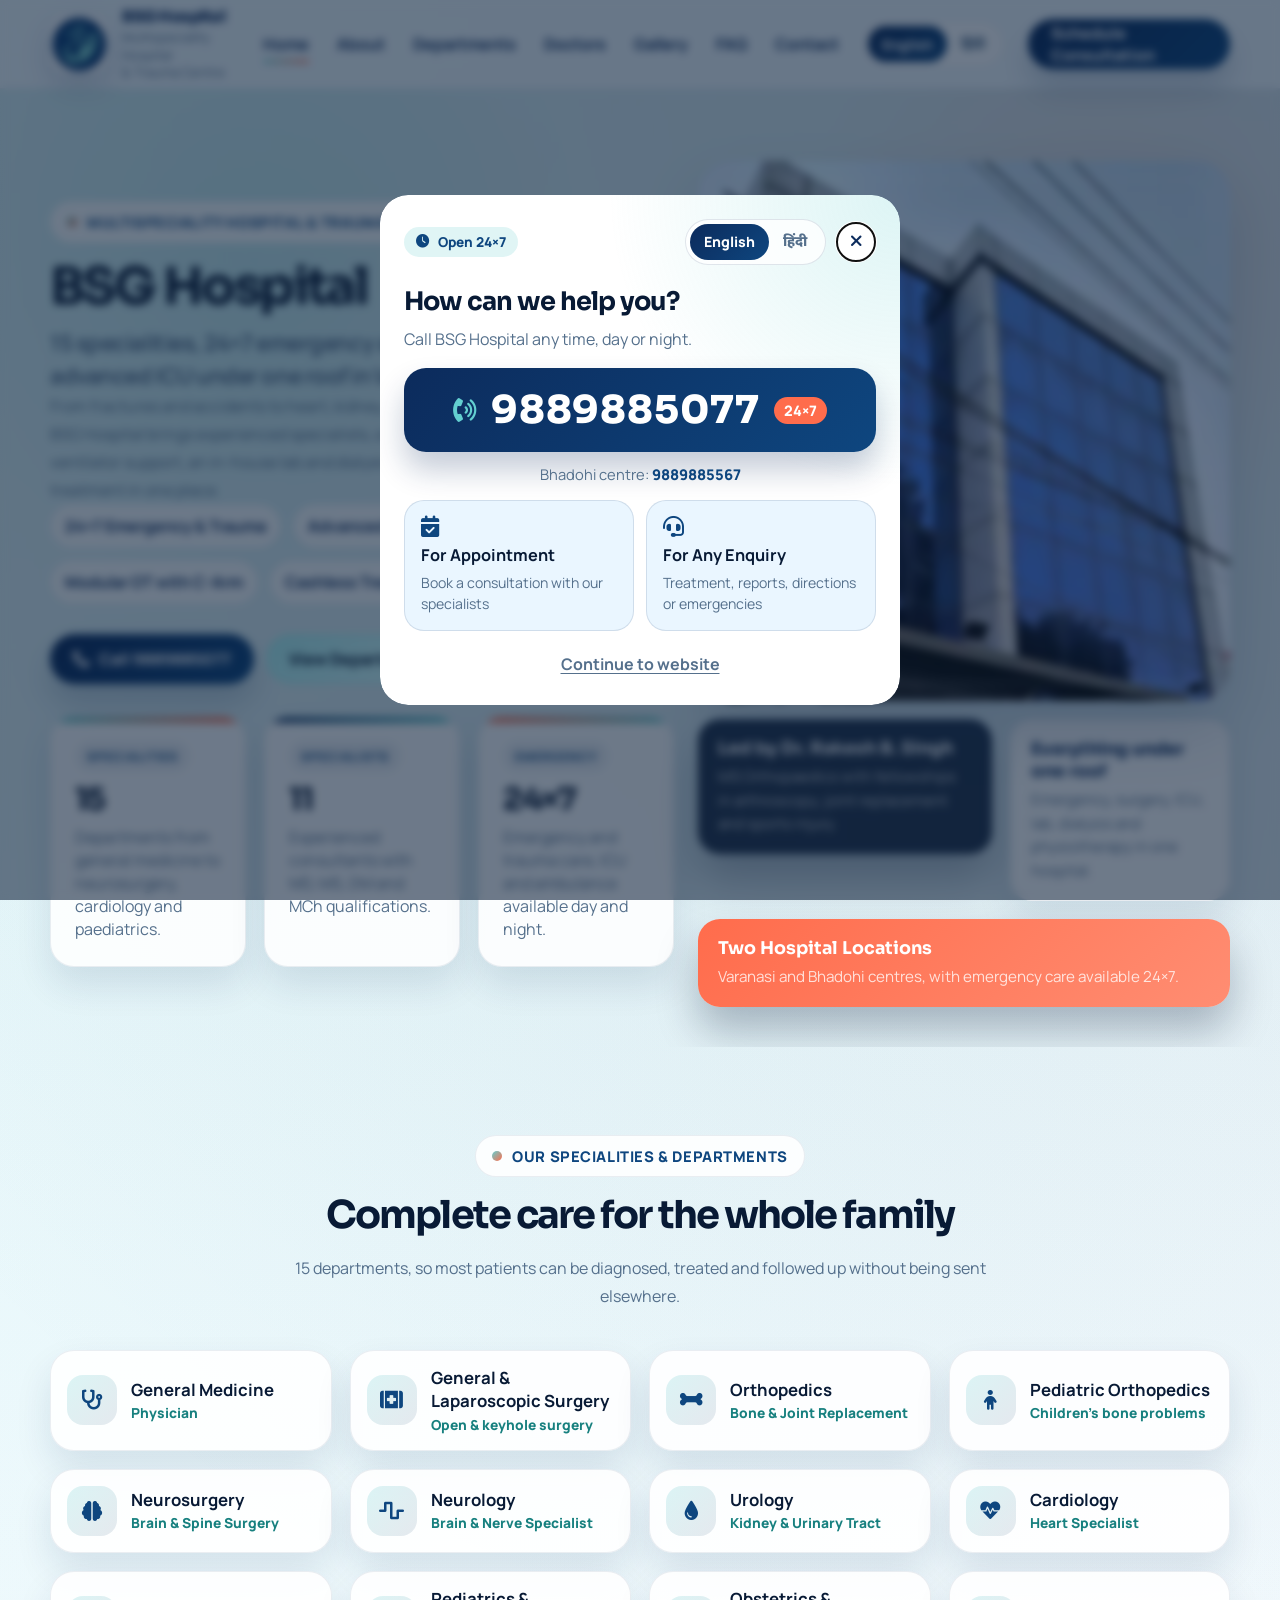
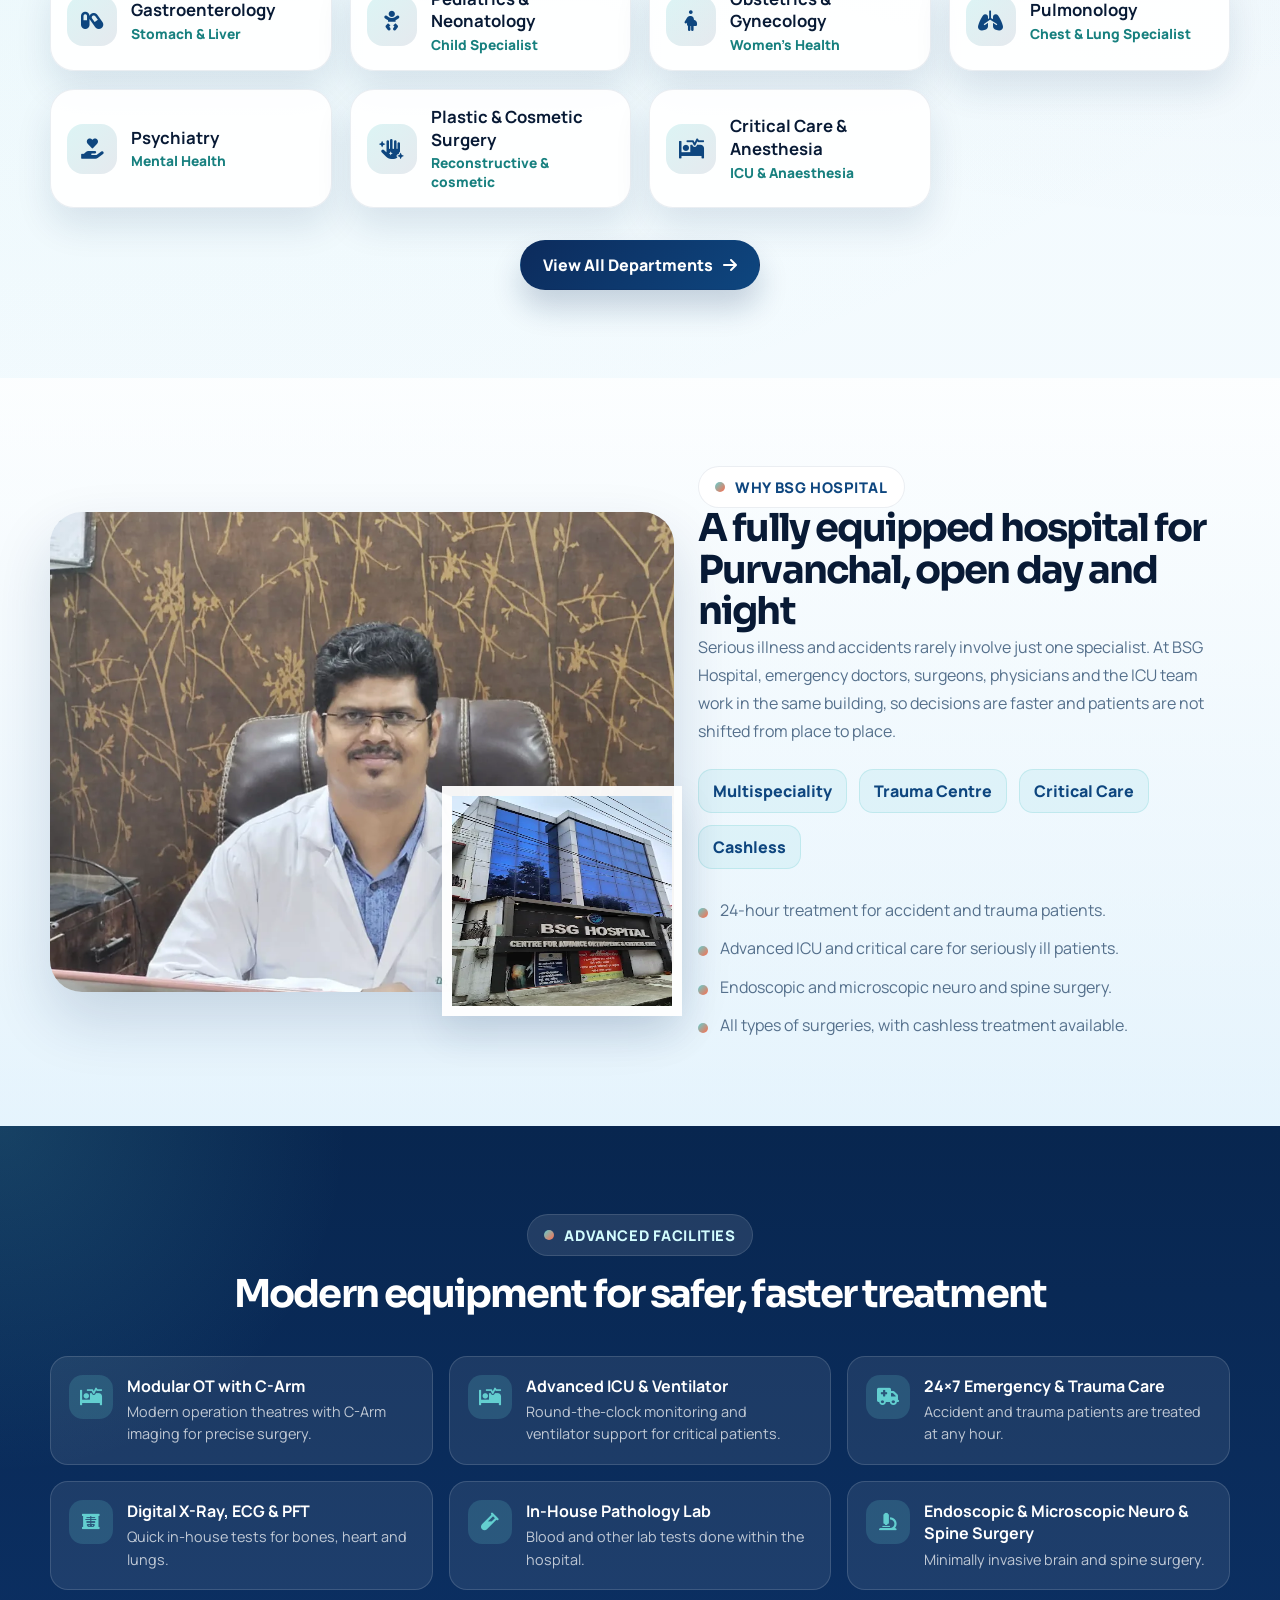
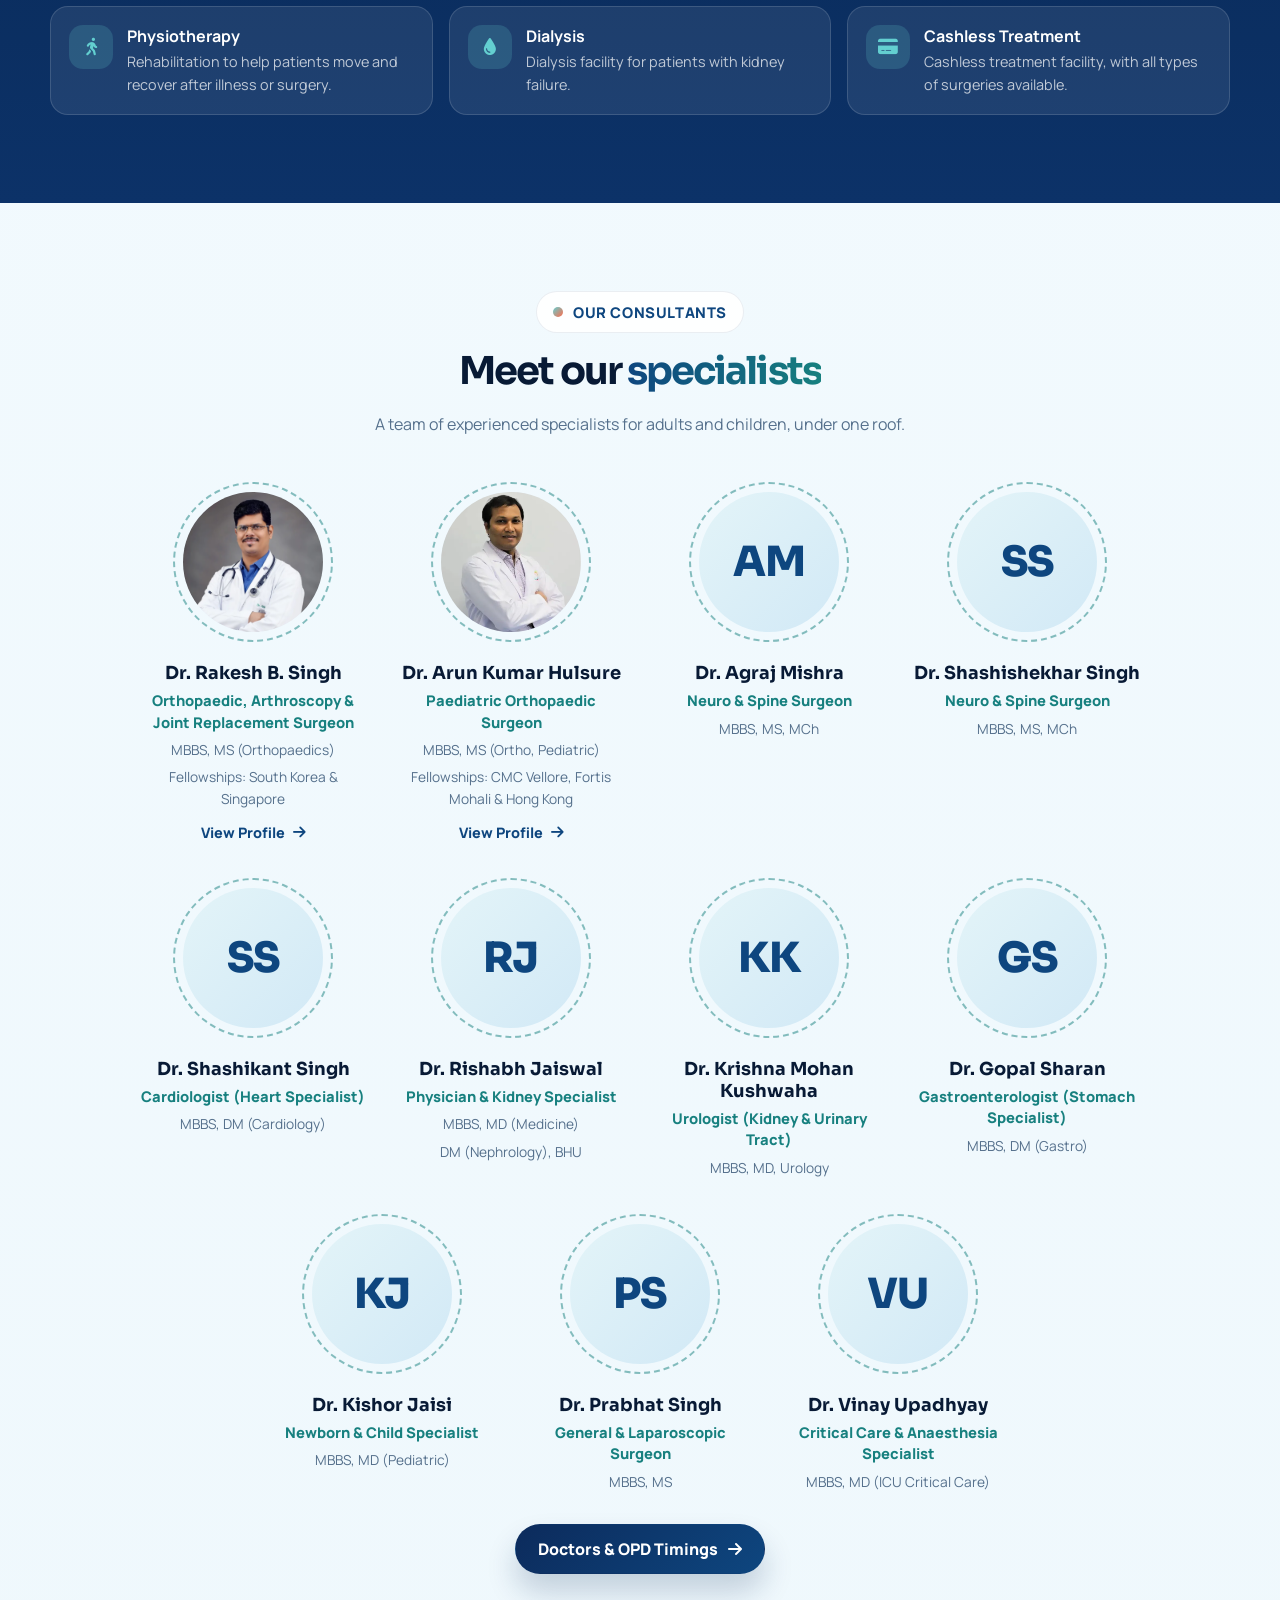
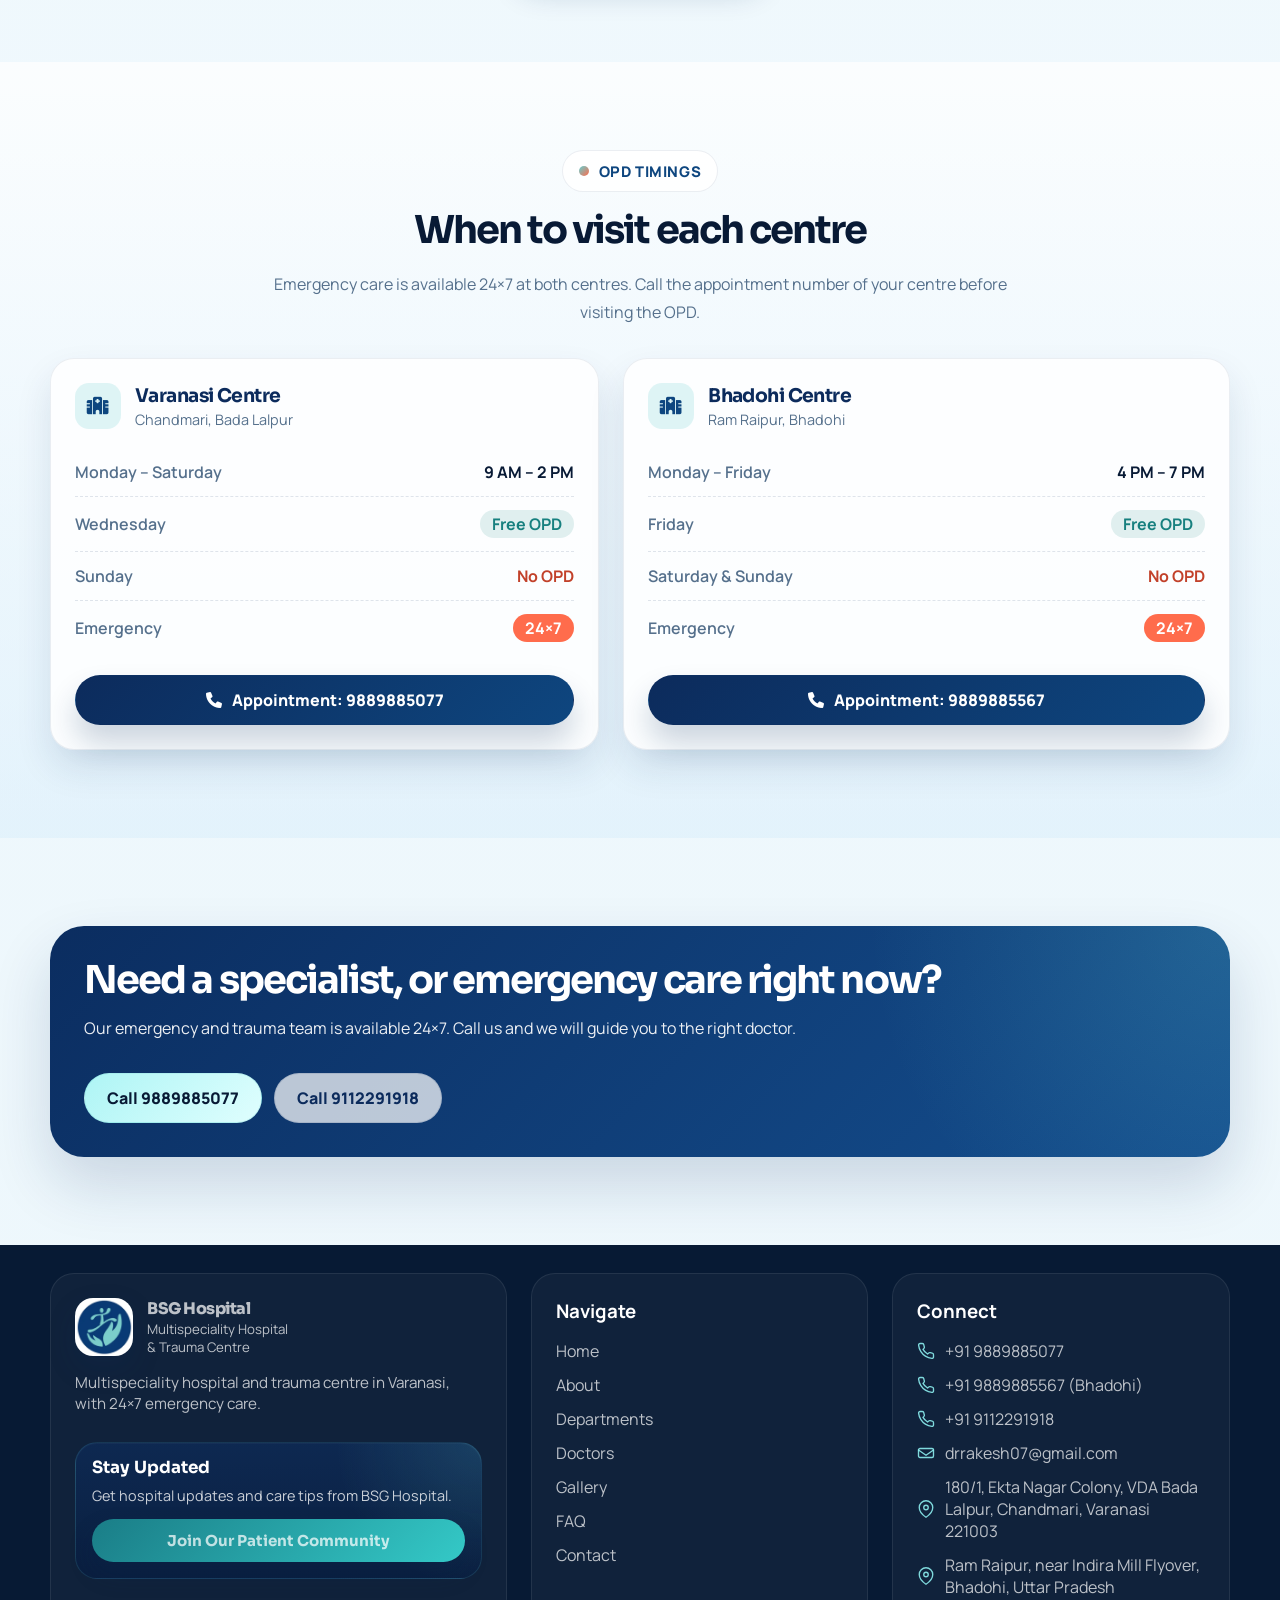
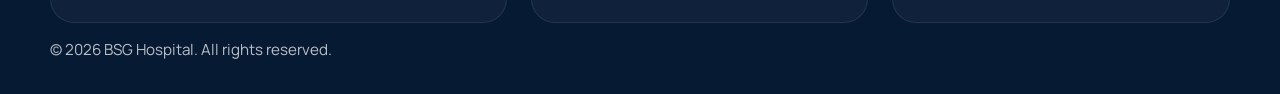
==== commit 5e52552e: "commit" ====
--- a/index.html
+++ b/index.html
@@ -3,63 +3,23 @@
 <head>
   <meta charset="UTF-8">
   <meta name="viewport" content="width=device-width, initial-scale=1.0">
+  <script>(function(d){d.classList.add('js');try{if(localStorage.getItem('bsg-lang')==='hi'){d.classList.add('i18n-pending');var l=document.createElement('link');l.rel='preload';l.as='script';l.href='assets/js/i18n-hi.js?v=20261013';document.head.appendChild(l);setTimeout(function(){d.classList.remove('i18n-pending')},2500)}}catch(e){}})(document.documentElement)</script>
   <meta name="description" content="BSG Hospital, Varanasi: multispeciality hospital and trauma centre with 15 departments, 24×7 emergency, advanced ICU, modular OT, dialysis and cashless treatment.">
   <title>BSG Hospital | Multispeciality Hospital &amp; Trauma Centre, Varanasi</title>
-  <link rel="icon" href="assets/img/bsg-local/brand-mark.jpg" type="image/jpeg">
-  <link rel="stylesheet" href="assets/css/plugins/fontawesome.css">
-  <link rel="stylesheet" href="assets/css/main.css?v=20261012">
-  <script src="assets/js/i18n-hi.js?v=20261012" defer></script>
-  <script src="assets/js/i18n.js?v=20261012" defer></script>
-  <script src="assets/js/main.js?v=20261012" defer></script>
+  <link rel="icon" href="assets/img/bsg-local/favicon-64.png" type="image/png">
+  <link rel="preconnect" href="https://fonts.googleapis.com">
+  <link rel="preconnect" href="https://fonts.gstatic.com" crossorigin>
+  <link rel="stylesheet" href="assets/css/main.css?v=20261013">
+  <link rel="stylesheet" href="https://fonts.googleapis.com/css2?family=Manrope:wght@400..800&amp;family=Noto+Sans+Devanagari:wght@400..800&amp;family=Sora:wght@400..800&amp;display=swap" media="print" onload="this.media='all'">
+  <noscript><link rel="stylesheet" href="https://fonts.googleapis.com/css2?family=Manrope:wght@400..800&amp;family=Noto+Sans+Devanagari:wght@400..800&amp;family=Sora:wght@400..800&amp;display=swap"></noscript>
+  <script src="assets/js/i18n.js?v=20261013" defer></script>
+  <script src="assets/js/main.js?v=20261013" defer></script>
 </head>
-<body class="site-body is-loading" data-page="home">
-  <div class="site-preloader" data-preloader aria-hidden="true">
-    <div class="site-preloader-panel">
-      <svg class="site-preloader-svg" viewBox="0 0 780 270" fill="none" xmlns="http://www.w3.org/2000/svg" role="img" aria-label="Loading BSG Hospital">
-        <defs>
-          <linearGradient id="loaderGlow" x1="140" y1="50" x2="660" y2="220" gradientUnits="userSpaceOnUse">
-            <stop stop-color="#0E467F"/>
-            <stop offset="1" stop-color="#34C9C7"/>
-          </linearGradient>
-          <linearGradient id="loaderAccent" x1="88" y1="62" x2="194" y2="170" gradientUnits="userSpaceOnUse">
-            <stop stop-color="#1DD0CA"/>
-            <stop offset="1" stop-color="#0E467F"/>
-          </linearGradient>
-        </defs>
-        <g opacity="0.18">
-          <circle cx="140" cy="130" r="90" stroke="url(#loaderGlow)" stroke-width="2">
-            <animate attributeName="r" values="82;96;82" dur="2.2s" repeatCount="indefinite"/>
-            <animate attributeName="opacity" values="0.25;0.5;0.25" dur="2.2s" repeatCount="indefinite"/>
-          </circle>
-          <circle cx="140" cy="130" r="110" stroke="url(#loaderGlow)" stroke-width="2" stroke-dasharray="14 16">
-            <animateTransform attributeName="transform" type="rotate" from="0 140 130" to="360 140 130" dur="8s" repeatCount="indefinite"/>
-          </circle>
-        </g>
-        <rect x="34" y="24" width="712" height="220" rx="40" fill="white" fill-opacity="0.74" stroke="url(#loaderGlow)" stroke-opacity="0.14"/>
-        <circle cx="140" cy="130" r="78" fill="url(#loaderAccent)"/>
-        <circle cx="140" cy="130" r="66" fill="#163B82"/>
-        <image href="assets/img/bsg-local/brand-mark.jpg" x="58" y="48" width="164" height="164" preserveAspectRatio="xMidYMid meet"/>
-        <rect x="268" y="73" width="418" height="18" rx="9" fill="url(#loaderGlow)" opacity="0.14"/>
-        <rect x="268" y="109" width="338" height="76" rx="24" fill="url(#loaderGlow)" opacity="0.08"/>
-        <text x="286" y="88" fill="#13366B" font-family="Sora, Arial, sans-serif" font-size="31" font-weight="700" letter-spacing="0.04em">BSG HOSPITAL</text>
-        <text x="286" y="142" fill="#0E467F" font-family="Sora, Arial, sans-serif" font-size="68" font-weight="800" letter-spacing="-0.05em">Loading</text>
-        <text x="286" y="190" fill="#4B6786" font-family="Manrope, Arial, sans-serif" font-size="25" font-weight="600">Multispeciality &amp; Trauma Centre</text>
-        <circle cx="646" cy="142" r="18" fill="#34C9C7" opacity="0.24">
-          <animate attributeName="r" values="18;28;18" dur="1.6s" repeatCount="indefinite"/>
-          <animate attributeName="opacity" values="0.24;0.06;0.24" dur="1.6s" repeatCount="indefinite"/>
-        </circle>
-        <circle cx="646" cy="142" r="10" fill="#34C9C7">
-          <animate attributeName="cy" values="142;134;142" dur="1.6s" repeatCount="indefinite"/>
-        </circle>
-      </svg>
-      <div class="site-preloader-label">Preparing Your Visit</div>
-      <div class="site-preloader-progress"><span></span></div>
-    </div>
-  </div>
+<body class="site-body" data-page="home">
   <header class="site-header">
     <div class="container nav-wrap">
       <a class="brand" href="index.html">
-        <img class="brand-mark" src="assets/img/bsg-local/brand-mark.jpg" alt="BSG Hospital logo">
+        <img class="brand-mark" src="assets/img/bsg-local/brand-mark.webp" alt="BSG Hospital logo" width="256" height="256" decoding="async">
         <span class="brand-copy">
           <strong>BSG Hospital</strong>
           <span>Multispeciality Hospital<br>&amp; Trauma Centre</span>
@@ -133,7 +93,7 @@
         </div>
         <div class="hero-visual reveal">
           <div class="visual-frame">
-            <img class="hero-main-image" src="assets/img/bsg-local/hospital-building.webp" alt="BSG Hospital building, Varanasi">
+            <img class="hero-main-image" src="assets/img/bsg-local/hospital-building.webp" alt="BSG Hospital building, Varanasi" width="287" height="510" decoding="async" fetchpriority="high">
           </div>
           <div class="hero-visual-meta">
             <div class="floating-card top floating">
@@ -276,8 +236,8 @@
     <section class="section section-alt">
       <div class="container split-grid">
         <div class="split-media-stack reveal">
-          <img class="primary doctor-desk-image" src="assets/img/bsg-local/dr-rakesh-desk.png" alt="Consultation at BSG Hospital">
-          <img class="secondary" src="assets/img/bsg-local/hospital-building.webp" alt="BSG Hospital exterior">
+          <img class="primary doctor-desk-image" src="assets/img/bsg-local/dr-rakesh-desk.webp" alt="Consultation at BSG Hospital" width="1000" height="1329" loading="lazy" decoding="async">
+          <img class="secondary" src="assets/img/bsg-local/hospital-building.webp" alt="BSG Hospital exterior" width="287" height="510" loading="lazy" decoding="async">
         </div>
         <div class="reveal">
           <span class="eyebrow">Why BSG Hospital</span>
@@ -355,7 +315,7 @@
         </div>
         <div class="specialist-grid is-compact">
           <article class="specialist-card reveal">
-            <a class="specialist-photo" href="doctor-jyoti-mary.html"><img src="assets/img/bsg-local/dr-rakesh-portrait.jpeg" alt="Dr. Rakesh B. Singh" loading="lazy"></a>
+            <a class="specialist-photo" href="doctor-jyoti-mary.html"><img src="assets/img/bsg-local/dr-rakesh-portrait.webp" alt="Dr. Rakesh B. Singh" loading="lazy" width="700" height="980" decoding="async"></a>
             <h3 class="specialist-name">Dr. Rakesh B. Singh</h3>
             <span class="specialist-role">Orthopaedic, Arthroscopy &amp; Joint Replacement Surgeon</span>
             <span class="specialist-meta">MBBS, MS (Orthopaedics)</span>
@@ -363,7 +323,7 @@
             <a class="specialist-link" href="doctor-jyoti-mary.html">View Profile <i class="fa-solid fa-arrow-right"></i></a>
           </article>
           <article class="specialist-card reveal">
-            <a class="specialist-photo" href="doctor-arun-hulsure.html"><img src="assets/img/bsg-local/dr-arun-hulsure.jpeg" alt="Dr. Arun Kumar Hulsure" loading="lazy"></a>
+            <a class="specialist-photo" href="doctor-arun-hulsure.html"><img src="assets/img/bsg-local/dr-arun-hulsure.webp" alt="Dr. Arun Kumar Hulsure" loading="lazy" width="517" height="546" decoding="async"></a>
             <h3 class="specialist-name">Dr. Arun Kumar Hulsure</h3>
             <span class="specialist-role">Paediatric Orthopaedic Surgeon</span>
             <span class="specialist-meta">MBBS, MS (Ortho, Pediatric)</span>
@@ -494,7 +454,7 @@
     <div class="container footer-grid">
       <div class="footer-card">
         <a class="brand" href="index.html">
-          <img class="brand-mark" src="assets/img/bsg-local/brand-mark.jpg" alt="BSG Hospital logo">
+          <img class="brand-mark" src="assets/img/bsg-local/brand-mark.webp" alt="BSG Hospital logo" width="256" height="256" loading="lazy" decoding="async">
           <span class="brand-copy">
             <strong>BSG Hospital</strong>
             <span>Multispeciality Hospital<br>&amp; Trauma Centre</span>
--- a/assets/css/main.css
+++ b/assets/css/main.css
@@ -1,5 +1,3 @@
-@import url("https://fonts.googleapis.com/css2?family=Manrope:wght@400;500;600;700;800&family=Sora:wght@400;500;600;700;800&family=Noto+Sans+Devanagari:wght@400;500;600;700;800&display=swap");
-
 :root {
   --bg: #f4fbff;
   --surface: #ffffff;
@@ -42,8 +40,9 @@
     linear-gradient(180deg, #f6fcff 0%, #edf7fc 100%);
 }
 
-body.is-loading {
-  overflow: hidden;
+/* Returning Hindi visitors: hide until the translation is applied (max 2.5s). */
+.i18n-pending body {
+  visibility: hidden;
 }
 
 body.menu-open {
@@ -53,6 +52,7 @@
 img {
   display: block;
   max-width: 100%;
+  height: auto;
 }
 
 a {
@@ -85,78 +85,6 @@
 .container {
   width: min(var(--container), calc(100% - 40px));
   margin: 0 auto;
-}
-
-.site-preloader {
-  position: fixed;
-  inset: 0;
-  z-index: 9999;
-  display: flex;
-  align-items: center;
-  justify-content: center;
-  padding: 24px;
-  background:
-    radial-gradient(circle at top left, rgba(99, 207, 208, 0.22), transparent 26%),
-    radial-gradient(circle at bottom right, rgba(20, 78, 142, 0.18), transparent 24%),
-    linear-gradient(180deg, #f8fcff 0%, #eef6fc 100%);
-  transition: opacity 0.45s ease, visibility 0.45s ease;
-}
-
-.site-preloader.is-hidden {
-  opacity: 0;
-  visibility: hidden;
-  pointer-events: none;
-}
-
-.site-preloader-panel {
-  display: flex;
-  flex-direction: column;
-  align-items: center;
-  gap: 18px;
-}
-
-.site-preloader-svg {
-  width: min(540px, 88vw);
-  height: auto;
-  filter: drop-shadow(0 24px 48px rgba(12, 43, 92, 0.16));
-}
-
-.site-preloader-label {
-  font-family: "Sora", "Noto Sans Devanagari", sans-serif;
-  font-size: 0.92rem;
-  font-weight: 700;
-  letter-spacing: 0.28em;
-  text-transform: uppercase;
-  color: rgba(12, 43, 92, 0.72);
-}
-
-.site-preloader-progress {
-  width: min(220px, 54vw);
-  height: 6px;
-  overflow: hidden;
-  border-radius: 999px;
-  background: rgba(12, 43, 92, 0.08);
-}
-
-.site-preloader-progress span {
-  display: block;
-  width: 50%;
-  height: 100%;
-  border-radius: inherit;
-  background: linear-gradient(90deg, var(--accent), var(--ink));
-  animation: loaderBar 1.35s ease-in-out infinite;
-}
-
-@keyframes loaderBar {
-  0% {
-    transform: translateX(-120%);
-  }
-  50% {
-    transform: translateX(90%);
-  }
-  100% {
-    transform: translateX(230%);
-  }
 }
 
 .topbar {
@@ -1231,15 +1159,40 @@
   color: #8ef2f2;
 }
 
-.reveal {
+/* Scroll reveal only applies once JS is running (html.js), so content is never
+   stuck hidden if scripts fail. The first screen (hero) is never delayed. */
+.js .reveal {
   opacity: 0;
   transform: translateY(32px);
   transition: opacity 0.7s ease, transform 0.7s ease;
 }
 
-.reveal.is-visible {
+.js .reveal.is-visible,
+.js .hero .reveal,
+.js .page-hero .reveal {
   opacity: 1;
-  transform: translateY(0);
+  transform: none;
+}
+
+.js .hero .reveal,
+.js .page-hero .reveal {
+  transition: none;
+}
+
+@media (prefers-reduced-motion: reduce) {
+  .js .reveal {
+    opacity: 1;
+    transform: none;
+    transition: none;
+  }
+
+  .floating {
+    animation: none;
+  }
+
+  html {
+    scroll-behavior: auto;
+  }
 }
 
 .floating {
@@ -1363,9 +1316,6 @@
     width: min(var(--container), calc(100% - 24px));
   }
 
-  .site-preloader-svg {
-    width: min(420px, 92vw);
-  }
 
   .hero-title {
     font-size: 2.55rem;
@@ -2147,3 +2097,203 @@
     max-width: 300px;
   }
 }
+
+/* Icons: Font Awesome 6 Free, subset to the glyphs this site uses.
+   To add an icon, take its codepoint from fontawesome.com, add a rule below and
+   re-run pyftsubset with the new codepoint added to --unicodes. */
+@font-face {
+  font-family: "Font Awesome 6 Free";
+  font-style: normal;
+  font-weight: 900;
+  font-display: block;
+  src: url("../fonts/fa-solid-subset.woff2") format("woff2");
+}
+
+@font-face {
+  font-family: "Font Awesome 6 Brands";
+  font-style: normal;
+  font-weight: 400;
+  font-display: block;
+  src: url("../fonts/fa-brands-subset.woff2") format("woff2");
+}
+
+.fa-solid,
+.fa-brands {
+  display: inline-block;
+  font-style: normal;
+  font-variant: normal;
+  line-height: 1;
+  text-rendering: auto;
+  -webkit-font-smoothing: antialiased;
+  -moz-osx-font-smoothing: grayscale;
+}
+
+.fa-solid {
+  font-family: "Font Awesome 6 Free";
+  font-weight: 900;
+}
+
+.fa-brands {
+  font-family: "Font Awesome 6 Brands";
+  font-weight: 400;
+}
+
+.fa-arrow-right::before {
+  content: "\f061";
+}
+
+.fa-baby::before {
+  content: "\f77c";
+}
+
+.fa-bars::before {
+  content: "\f0c9";
+}
+
+.fa-bed-pulse::before {
+  content: "\f487";
+}
+
+.fa-bone::before {
+  content: "\f5d7";
+}
+
+.fa-brain::before {
+  content: "\f5dc";
+}
+
+.fa-calendar-check::before {
+  content: "\f274";
+}
+
+.fa-capsules::before {
+  content: "\f46b";
+}
+
+.fa-chevron-down::before {
+  content: "\f078";
+}
+
+.fa-child::before {
+  content: "\f1ae";
+}
+
+.fa-circle-check::before {
+  content: "\f058";
+}
+
+.fa-circle-info::before {
+  content: "\f05a";
+}
+
+.fa-clock::before {
+  content: "\f017";
+}
+
+.fa-credit-card::before {
+  content: "\f09d";
+}
+
+.fa-diamond-turn-right::before {
+  content: "\f5eb";
+}
+
+.fa-droplet::before {
+  content: "\f043";
+}
+
+.fa-envelope::before {
+  content: "\f0e0";
+}
+
+.fa-hand-holding-heart::before {
+  content: "\f4be";
+}
+
+.fa-hand-sparkles::before {
+  content: "\e05d";
+}
+
+.fa-headset::before {
+  content: "\f590";
+}
+
+.fa-heart-pulse::before {
+  content: "\f21e";
+}
+
+.fa-hospital::before {
+  content: "\f0f8";
+}
+
+.fa-kit-medical::before {
+  content: "\f479";
+}
+
+.fa-landmark::before {
+  content: "\f66f";
+}
+
+.fa-location-dot::before {
+  content: "\f3c5";
+}
+
+.fa-lungs::before {
+  content: "\f604";
+}
+
+.fa-microscope::before {
+  content: "\f610";
+}
+
+.fa-person-pregnant::before {
+  content: "\e31e";
+}
+
+.fa-person-walking::before {
+  content: "\f554";
+}
+
+.fa-phone::before {
+  content: "\f095";
+}
+
+.fa-phone-volume::before {
+  content: "\f2a0";
+}
+
+.fa-procedures::before {
+  content: "\f487";
+}
+
+.fa-stethoscope::before {
+  content: "\f0f1";
+}
+
+.fa-truck-medical::before {
+  content: "\f0f9";
+}
+
+.fa-user-doctor::before {
+  content: "\f0f0";
+}
+
+.fa-vial::before {
+  content: "\f492";
+}
+
+.fa-wave-square::before {
+  content: "\f83e";
+}
+
+.fa-whatsapp::before {
+  content: "\f232";
+}
+
+.fa-x-ray::before {
+  content: "\f497";
+}
+
+.fa-xmark::before {
+  content: "\f00d";
+}
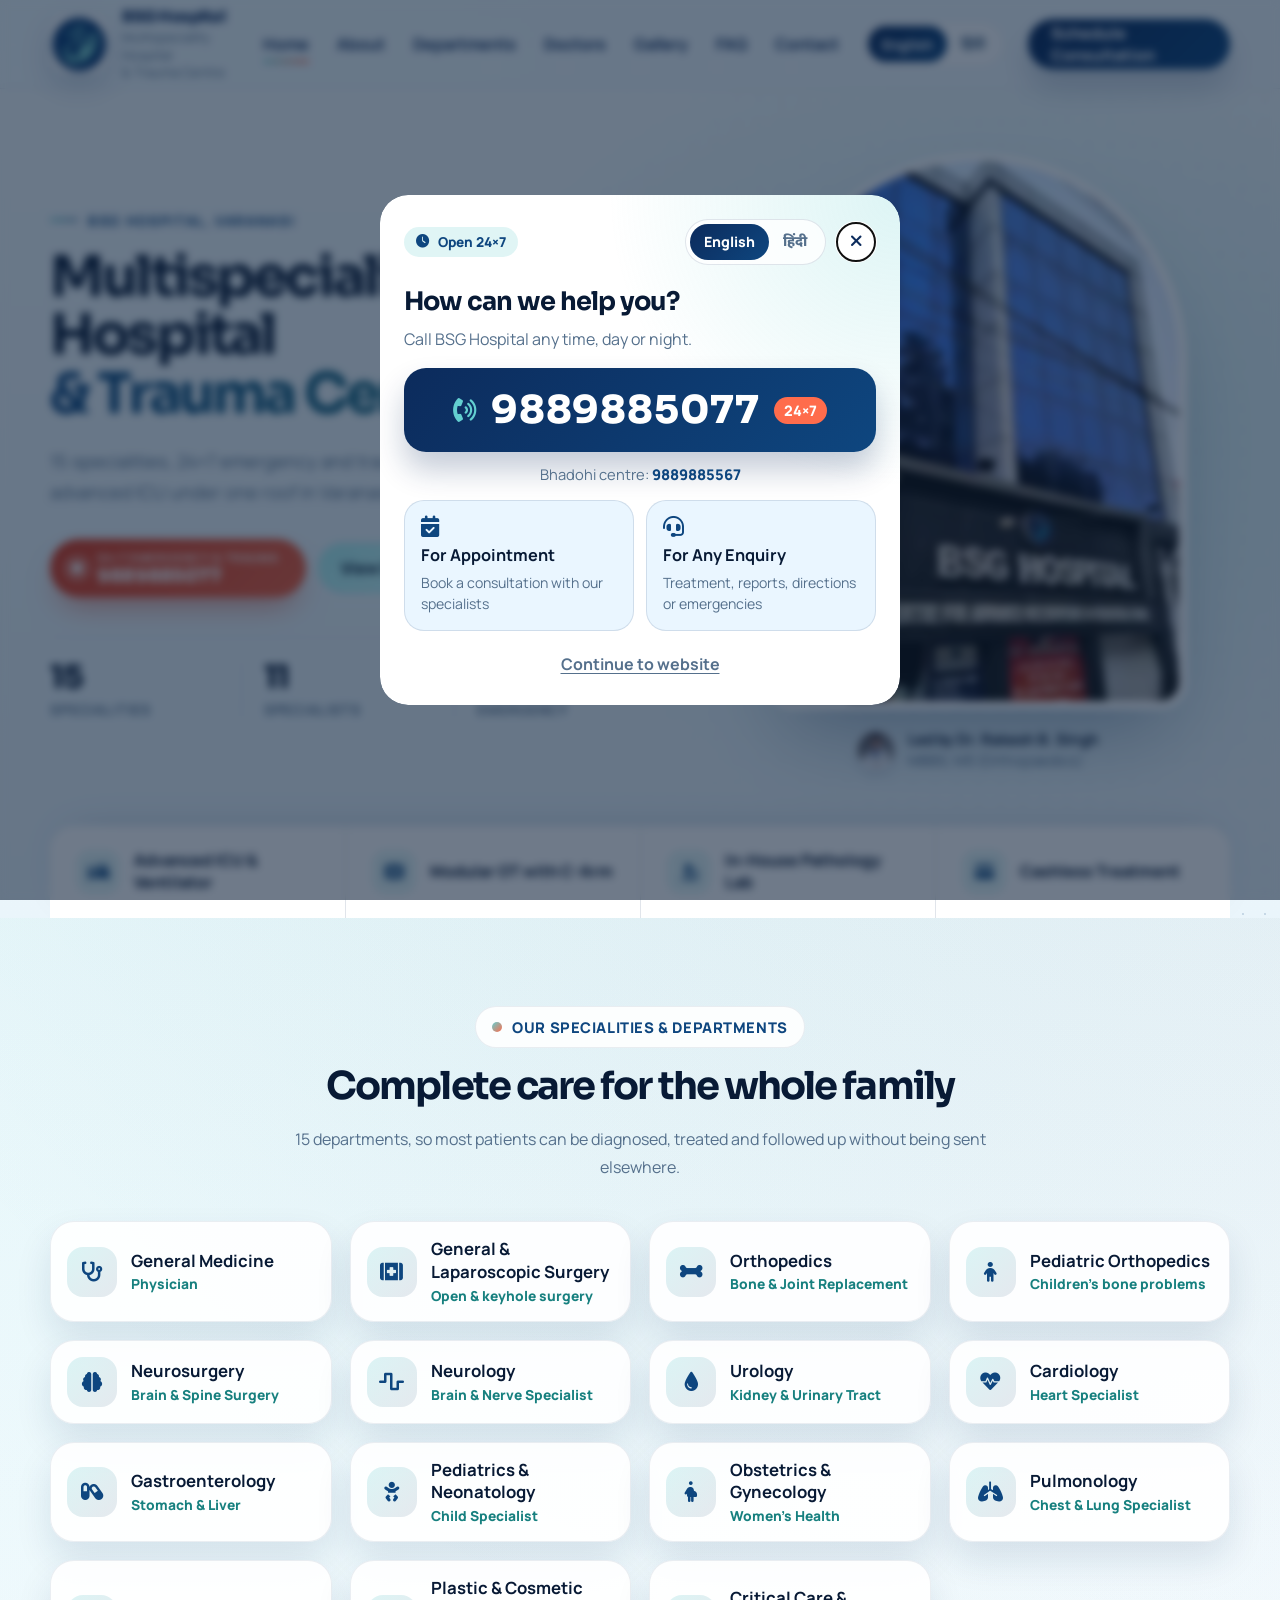
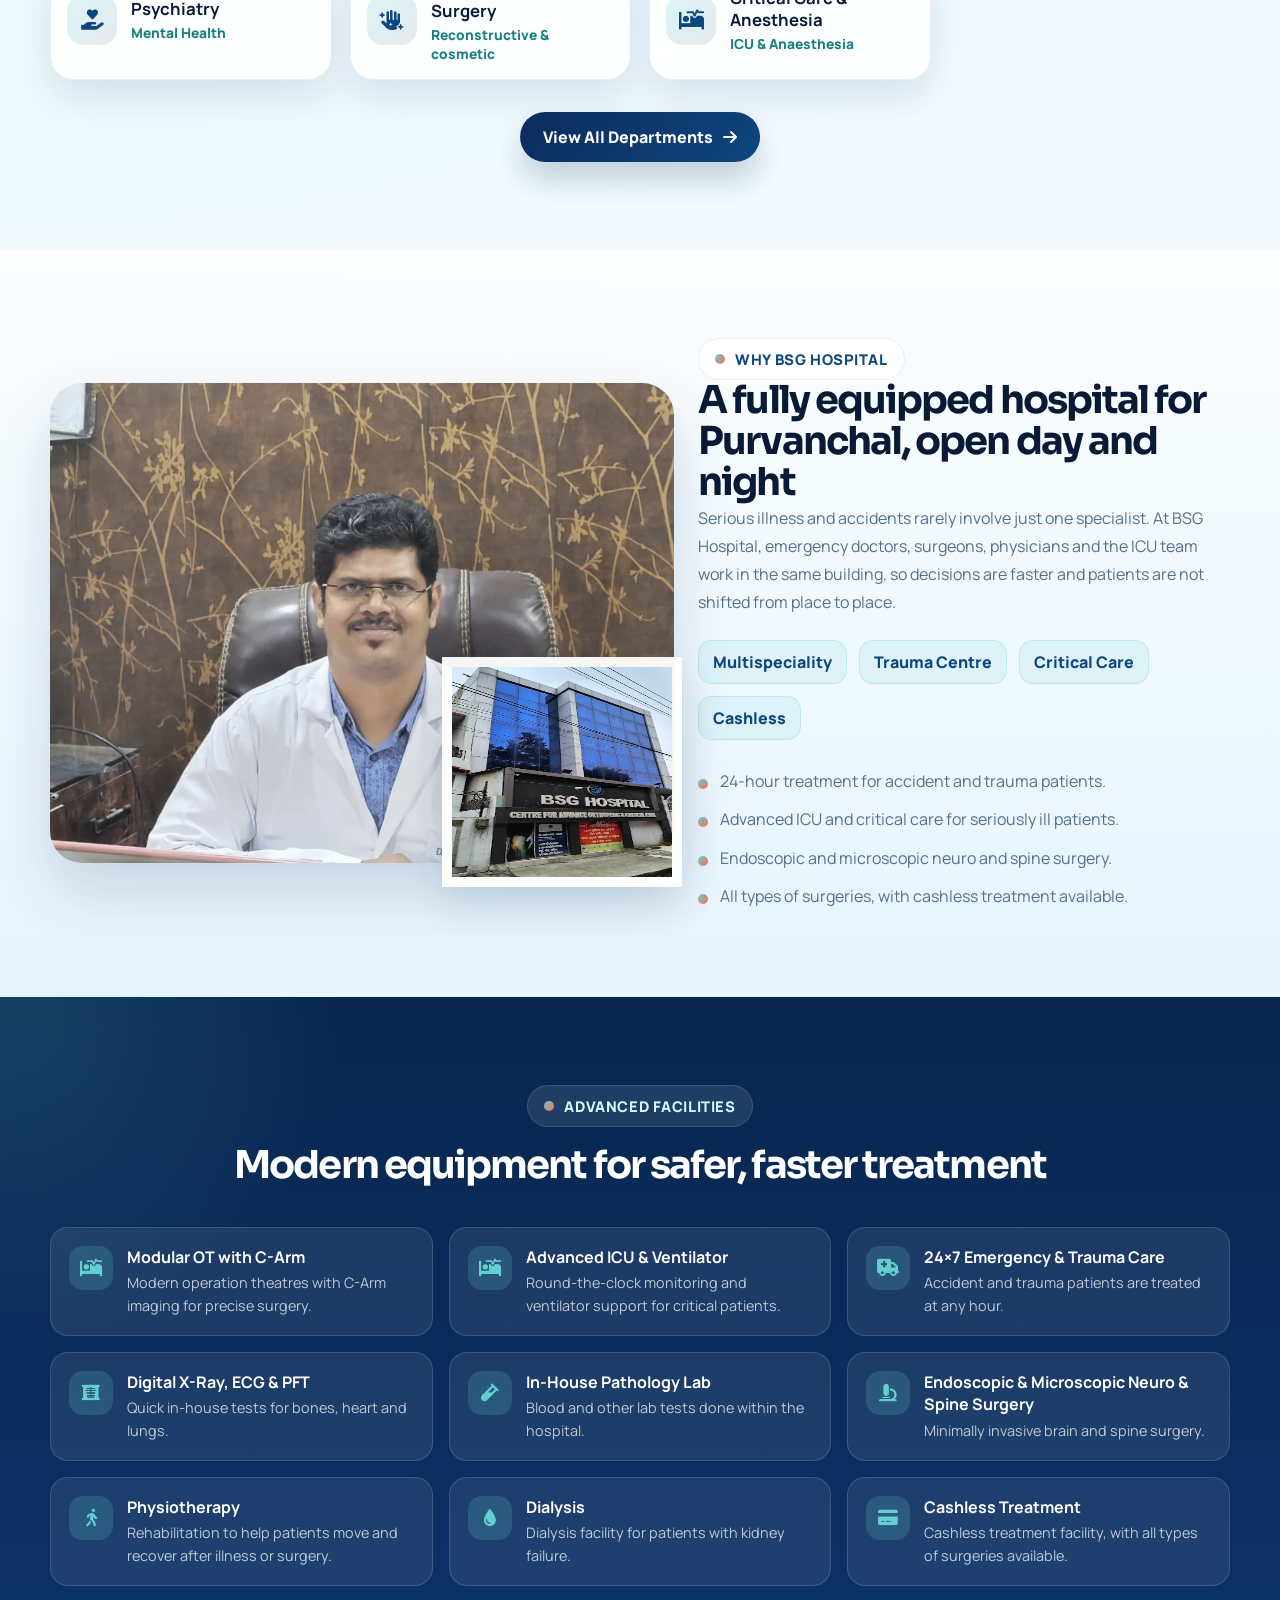
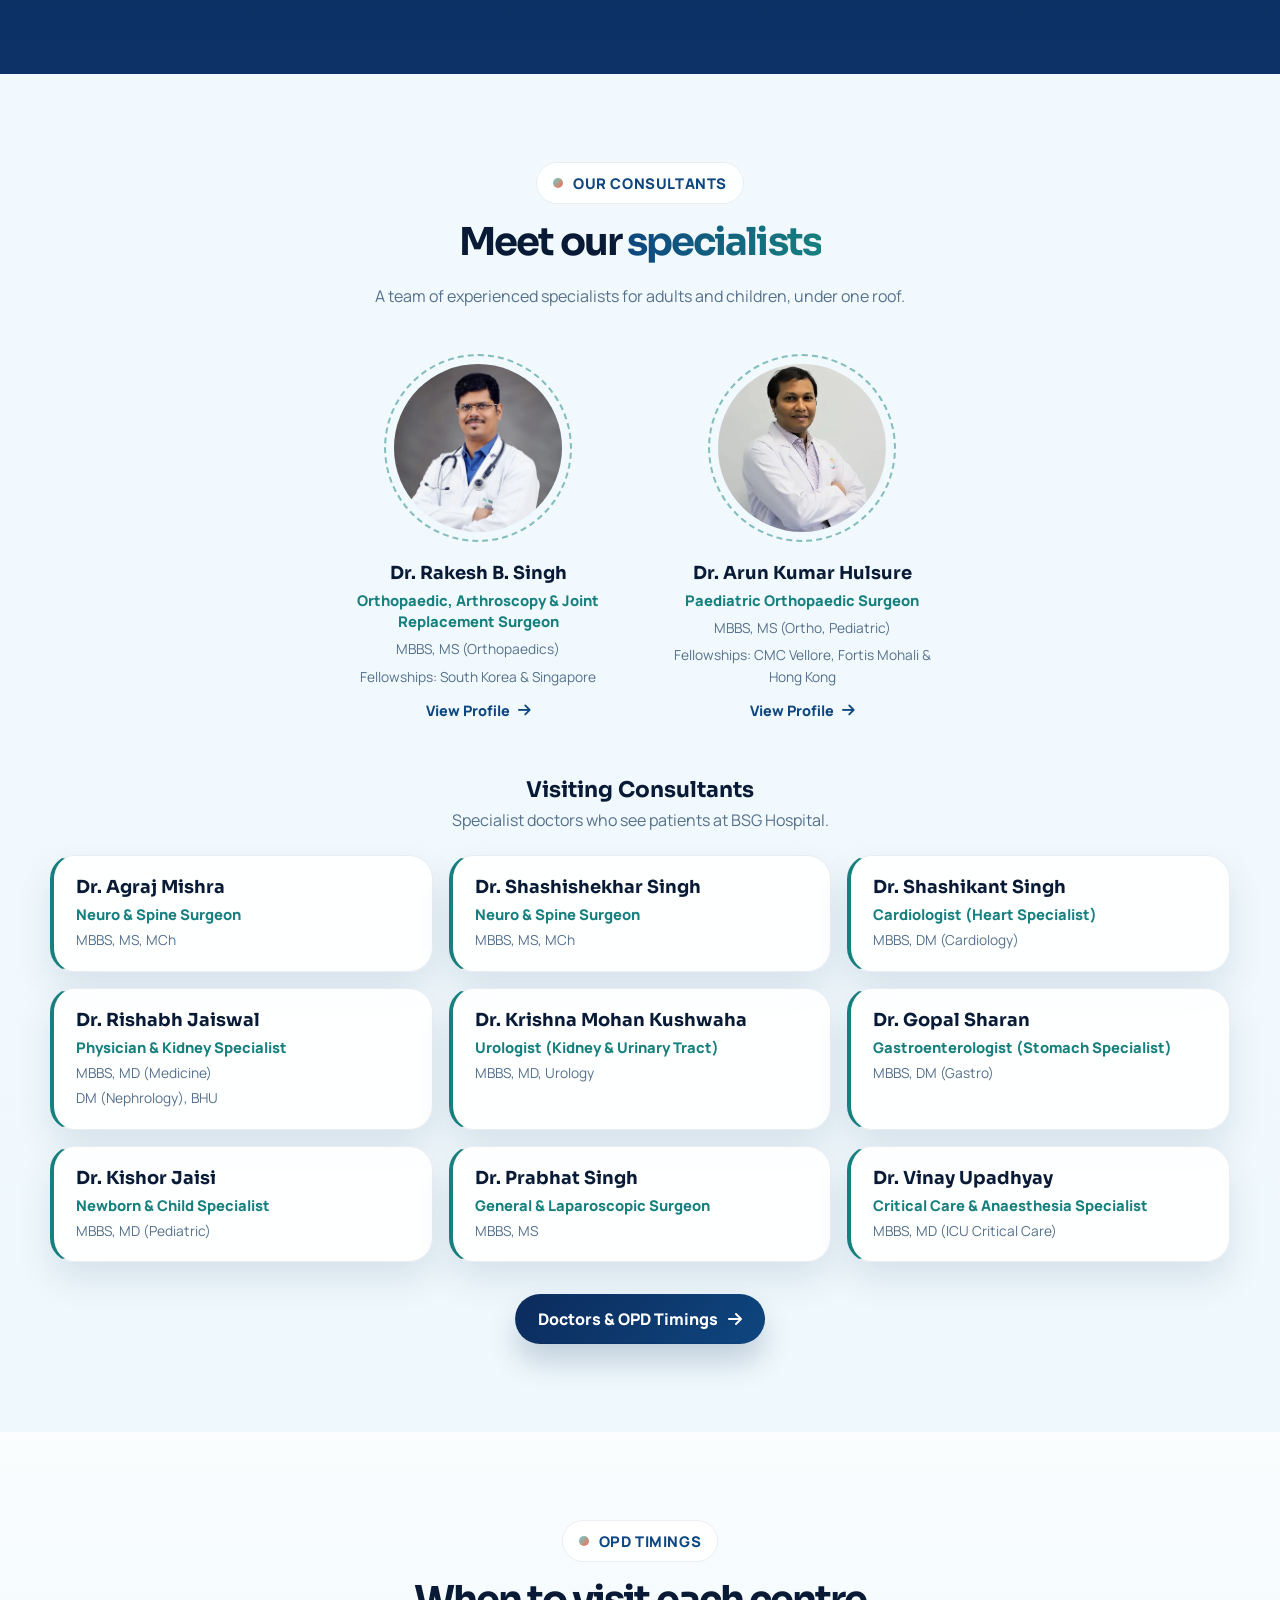
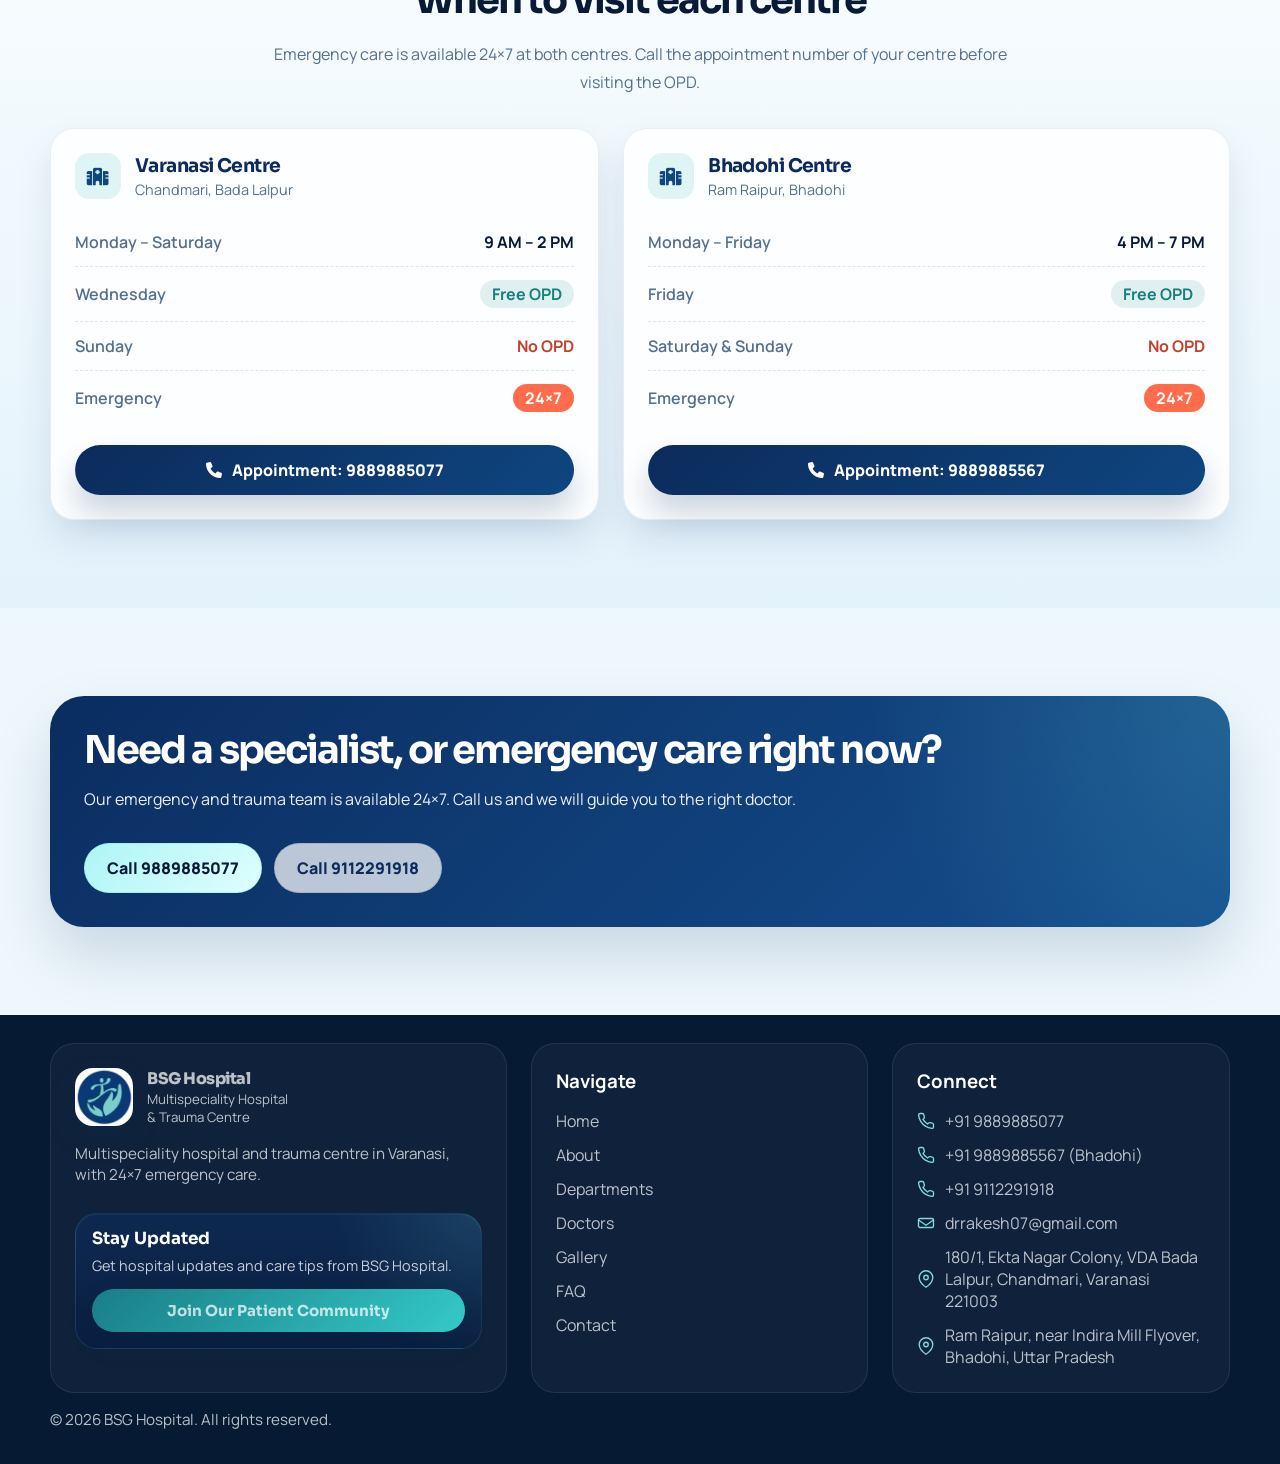
==== commit 54187828: "commit" ====
--- a/index.html
+++ b/index.html
@@ -3,17 +3,17 @@
 <head>
   <meta charset="UTF-8">
   <meta name="viewport" content="width=device-width, initial-scale=1.0">
-  <script>(function(d){d.classList.add('js');try{if(localStorage.getItem('bsg-lang')==='hi'){d.classList.add('i18n-pending');var l=document.createElement('link');l.rel='preload';l.as='script';l.href='assets/js/i18n-hi.js?v=20261013';document.head.appendChild(l);setTimeout(function(){d.classList.remove('i18n-pending')},2500)}}catch(e){}})(document.documentElement)</script>
+  <script>(function(d){d.classList.add('js');try{if(localStorage.getItem('bsg-lang')==='hi'){d.classList.add('i18n-pending');var l=document.createElement('link');l.rel='preload';l.as='script';l.href='assets/js/i18n-hi.js?v=20261016';document.head.appendChild(l);setTimeout(function(){d.classList.remove('i18n-pending')},2500)}}catch(e){}})(document.documentElement)</script>
   <meta name="description" content="BSG Hospital, Varanasi: multispeciality hospital and trauma centre with 15 departments, 24×7 emergency, advanced ICU, modular OT, dialysis and cashless treatment.">
   <title>BSG Hospital | Multispeciality Hospital &amp; Trauma Centre, Varanasi</title>
   <link rel="icon" href="assets/img/bsg-local/favicon-64.png" type="image/png">
   <link rel="preconnect" href="https://fonts.googleapis.com">
   <link rel="preconnect" href="https://fonts.gstatic.com" crossorigin>
-  <link rel="stylesheet" href="assets/css/main.css?v=20261013">
+  <link rel="stylesheet" href="assets/css/main.css?v=20261016">
   <link rel="stylesheet" href="https://fonts.googleapis.com/css2?family=Manrope:wght@400..800&amp;family=Noto+Sans+Devanagari:wght@400..800&amp;family=Sora:wght@400..800&amp;display=swap" media="print" onload="this.media='all'">
   <noscript><link rel="stylesheet" href="https://fonts.googleapis.com/css2?family=Manrope:wght@400..800&amp;family=Noto+Sans+Devanagari:wght@400..800&amp;family=Sora:wght@400..800&amp;display=swap"></noscript>
-  <script src="assets/js/i18n.js?v=20261013" defer></script>
-  <script src="assets/js/main.js?v=20261013" defer></script>
+  <script src="assets/js/i18n.js?v=20261016" defer></script>
+  <script src="assets/js/main.js?v=20261016" defer></script>
 </head>
 <body class="site-body" data-page="home">
   <header class="site-header">
@@ -53,63 +53,51 @@
 
   <main>
     <section class="hero">
-      <div class="container hero-grid">
-        <div class="hero-copy reveal">
-          <span class="page-kicker">Multispeciality Hospital &amp; Trauma Centre</span>
-          <h1 class="hero-title">
-            BSG Hospital
-            <span>15 specialities, 24×7 emergency and trauma care, and an advanced ICU under one roof in Varanasi.</span>
-          </h1>
-          <p class="hero-text">
-            From fractures and accidents to heart, kidney, stomach, brain and spine problems, BSG Hospital brings experienced specialists, a modular operation theatre, ICU with ventilator support, an in-house lab and dialysis together, so patients get complete treatment in one place.
+      <div class="container hero-layout">
+        <div class="hero-copy">
+          <span class="hero-kicker">BSG Hospital, Varanasi</span>
+          <h1 class="hero-title">Multispeciality Hospital <span class="title-accent">&amp; Trauma Centre</span></h1>
+          <p class="hero-lead">15 specialities, 24×7 emergency and trauma care, and an advanced ICU under one roof in Varanasi.</p>
+          <div class="hero-actions">
+            <a class="btn btn-emergency" href="tel:+919889885077">
+              <span class="hero-pulse" aria-hidden="true"></span>
+              <span class="btn-emergency-text"><small>24×7 Emergency &amp; Trauma</small>9889885077</span>
+            </a>
+            <a class="btn btn-secondary" href="services.html">View Departments</a>
+            <a class="hero-link" href="doctors.html">Find a Doctor <i class="fa-solid fa-arrow-right"></i></a>
+          </div>
+          <dl class="hero-metrics">
+            <div>
+              <dt>15</dt>
+              <dd>Specialities</dd>
+            </div>
+            <div>
+              <dt>11</dt>
+              <dd>Specialists</dd>
+            </div>
+            <div>
+              <dt>24×7</dt>
+              <dd>Emergency</dd>
+            </div>
+          </dl>
+        </div>
+        <div class="hero-media">
+          <figure class="hero-photo">
+            <img src="assets/img/bsg-local/hospital-building.webp" alt="BSG Hospital building, Varanasi" width="287" height="510" decoding="async" fetchpriority="high">
+          </figure>
+          <p class="hero-caption">
+            <img src="assets/img/bsg-local/dr-rakesh-portrait.webp" alt="" width="700" height="980" decoding="async">
+            <span><strong>Led by Dr. Rakesh B. Singh</strong> MBBS, MS (Orthopaedics)</span>
           </p>
-          <div class="pill-row">
-            <span class="pill">24×7 Emergency &amp; Trauma</span>
-            <span class="pill">Advanced ICU &amp; Ventilator</span>
-            <span class="pill">Modular OT with C-Arm</span>
-            <span class="pill">Cashless Treatment</span>
-          </div>
-          <div class="hero-actions">
-            <a class="btn btn-primary" href="tel:+919889885077"><i class="fa-solid fa-phone"></i>Call 9889885077</a>
-            <a class="btn btn-secondary" href="services.html">View Departments</a>
-          </div>
-          <div class="hero-stats">
-            <article class="stat-card">
-              <em class="stat-kicker">Specialities</em>
-              <strong class="stat-number">15</strong>
-              <span class="stat-copy">Departments from general medicine to neurosurgery, cardiology and paediatrics.</span>
-            </article>
-            <article class="stat-card">
-              <em class="stat-kicker">Specialists</em>
-              <strong class="stat-number">11</strong>
-              <span class="stat-copy">Experienced consultants with MD, MS, DM and MCh qualifications.</span>
-            </article>
-            <article class="stat-card">
-              <em class="stat-kicker">Emergency</em>
-              <strong class="stat-number">24×7</strong>
-              <span class="stat-copy">Emergency and trauma care, ICU and ambulance available day and night.</span>
-            </article>
-          </div>
-        </div>
-        <div class="hero-visual reveal">
-          <div class="visual-frame">
-            <img class="hero-main-image" src="assets/img/bsg-local/hospital-building.webp" alt="BSG Hospital building, Varanasi" width="287" height="510" decoding="async" fetchpriority="high">
-          </div>
-          <div class="hero-visual-meta">
-            <div class="floating-card top floating">
-              <strong>Led by Dr. Rakesh B. Singh</strong>
-              <span>MS Orthopaedics with fellowships in arthroscopy, joint replacement and sports injury.</span>
-            </div>
-            <div class="visual-card">
-              <strong>Everything under one roof</strong>
-              <span>Emergency, surgery, ICU, lab, dialysis and physiotherapy in one hospital.</span>
-            </div>
-          </div>
-          <div class="floating-card bottom">
-            <strong>Two Hospital Locations</strong>
-            <span>Varanasi and Bhadohi centres, with emergency care available 24×7.</span>
-          </div>
-        </div>
+        </div>
+      </div>
+      <div class="container">
+        <ul class="hero-features">
+          <li><i class="fa-solid fa-bed-pulse"></i>Advanced ICU &amp; Ventilator</li>
+          <li><i class="fa-solid fa-kit-medical"></i>Modular OT with C-Arm</li>
+          <li><i class="fa-solid fa-microscope"></i>In-House Pathology Lab</li>
+          <li><i class="fa-solid fa-credit-card"></i>Cashless Treatment</li>
+        </ul>
       </div>
     </section>
 
@@ -313,7 +301,7 @@
           <h2 class="section-title">Meet our <span class="title-accent">specialists</span></h2>
           <p class="section-copy">A team of experienced specialists for adults and children, under one roof.</p>
         </div>
-        <div class="specialist-grid is-compact">
+        <div class="specialist-grid">
           <article class="specialist-card reveal">
             <a class="specialist-photo" href="doctor-jyoti-mary.html"><img src="assets/img/bsg-local/dr-rakesh-portrait.webp" alt="Dr. Rakesh B. Singh" loading="lazy" width="700" height="980" decoding="async"></a>
             <h3 class="specialist-name">Dr. Rakesh B. Singh</h3>
@@ -330,57 +318,54 @@
             <span class="specialist-meta">Fellowships: CMC Vellore, Fortis Mohali &amp; Hong Kong</span>
             <a class="specialist-link" href="doctor-arun-hulsure.html">View Profile <i class="fa-solid fa-arrow-right"></i></a>
           </article>
-          <article class="specialist-card reveal">
-            <div class="specialist-photo"><span class="specialist-initials" aria-hidden="true">AM</span></div>
+        </div>
+        <div class="consultant-heading reveal">
+          <h3>Visiting Consultants</h3>
+          <p>Specialist doctors who see patients at BSG Hospital.</p>
+        </div>
+        <div class="consultant-grid">
+          <article class="consultant-card reveal">
             <h3 class="specialist-name">Dr. Agraj Mishra</h3>
             <span class="specialist-role">Neuro &amp; Spine Surgeon</span>
             <span class="specialist-meta">MBBS, MS, MCh</span>
           </article>
-          <article class="specialist-card reveal">
-            <div class="specialist-photo"><span class="specialist-initials" aria-hidden="true">SS</span></div>
+          <article class="consultant-card reveal">
             <h3 class="specialist-name">Dr. Shashishekhar Singh</h3>
             <span class="specialist-role">Neuro &amp; Spine Surgeon</span>
             <span class="specialist-meta">MBBS, MS, MCh</span>
           </article>
-          <article class="specialist-card reveal">
-            <div class="specialist-photo"><span class="specialist-initials" aria-hidden="true">SS</span></div>
+          <article class="consultant-card reveal">
             <h3 class="specialist-name">Dr. Shashikant Singh</h3>
             <span class="specialist-role">Cardiologist (Heart Specialist)</span>
             <span class="specialist-meta">MBBS, DM (Cardiology)</span>
           </article>
-          <article class="specialist-card reveal">
-            <div class="specialist-photo"><span class="specialist-initials" aria-hidden="true">RJ</span></div>
+          <article class="consultant-card reveal">
             <h3 class="specialist-name">Dr. Rishabh Jaiswal</h3>
             <span class="specialist-role">Physician &amp; Kidney Specialist</span>
             <span class="specialist-meta">MBBS, MD (Medicine)</span>
             <span class="specialist-meta">DM (Nephrology), BHU</span>
           </article>
-          <article class="specialist-card reveal">
-            <div class="specialist-photo"><span class="specialist-initials" aria-hidden="true">KK</span></div>
+          <article class="consultant-card reveal">
             <h3 class="specialist-name">Dr. Krishna Mohan Kushwaha</h3>
             <span class="specialist-role">Urologist (Kidney &amp; Urinary Tract)</span>
             <span class="specialist-meta">MBBS, MD, Urology</span>
           </article>
-          <article class="specialist-card reveal">
-            <div class="specialist-photo"><span class="specialist-initials" aria-hidden="true">GS</span></div>
+          <article class="consultant-card reveal">
             <h3 class="specialist-name">Dr. Gopal Sharan</h3>
             <span class="specialist-role">Gastroenterologist (Stomach Specialist)</span>
             <span class="specialist-meta">MBBS, DM (Gastro)</span>
           </article>
-          <article class="specialist-card reveal">
-            <div class="specialist-photo"><span class="specialist-initials" aria-hidden="true">KJ</span></div>
+          <article class="consultant-card reveal">
             <h3 class="specialist-name">Dr. Kishor Jaisi</h3>
             <span class="specialist-role">Newborn &amp; Child Specialist</span>
             <span class="specialist-meta">MBBS, MD (Pediatric)</span>
           </article>
-          <article class="specialist-card reveal">
-            <div class="specialist-photo"><span class="specialist-initials" aria-hidden="true">PS</span></div>
+          <article class="consultant-card reveal">
             <h3 class="specialist-name">Dr. Prabhat Singh</h3>
             <span class="specialist-role">General &amp; Laparoscopic Surgeon</span>
             <span class="specialist-meta">MBBS, MS</span>
           </article>
-          <article class="specialist-card reveal">
-            <div class="specialist-photo"><span class="specialist-initials" aria-hidden="true">VU</span></div>
+          <article class="consultant-card reveal">
             <h3 class="specialist-name">Dr. Vinay Upadhyay</h3>
             <span class="specialist-role">Critical Care &amp; Anaesthesia Specialist</span>
             <span class="specialist-meta">MBBS, MD (ICU Critical Care)</span>
--- a/assets/css/main.css
+++ b/assets/css/main.css
@@ -332,23 +332,6 @@
   color: var(--ink-strong);
 }
 
-.hero-title {
-  margin-top: 18px;
-  font-size: clamp(2.8rem, 4vw, 4.8rem);
-  line-height: 1.02;
-}
-
-.hero-title span {
-  display: block;
-  margin-top: 14px;
-  font-size: clamp(1.15rem, 1.75vw, 1.5rem);
-  line-height: 1.45;
-  letter-spacing: -0.02em;
-  color: var(--muted);
-  font-family: "Manrope", "Noto Sans Devanagari", sans-serif;
-  font-weight: 700;
-}
-
 .page-title,
 .section-title,
 .cta-title {
@@ -356,7 +339,6 @@
   line-height: 1.08;
 }
 
-.hero-text,
 .section-copy,
 .section-lead,
 .card p,
@@ -369,7 +351,6 @@
 }
 
 .hero-copy,
-.hero-visual,
 .section-heading,
 .card,
 .gallery-card,
@@ -384,7 +365,6 @@
   z-index: 1;
 }
 
-.pill-row,
 .hero-actions,
 .section-actions,
 .button-row,
@@ -395,20 +375,10 @@
   gap: 12px;
 }
 
-.pill {
-  padding: 10px 14px;
-  border-radius: 999px;
-  background: rgba(255, 255, 255, 0.82);
-  border: 1px solid rgba(12, 43, 92, 0.1);
-  font-weight: 700;
-  color: var(--ink);
-}
-
 .hero-actions {
   margin: 30px 0 32px;
 }
 
-.hero-stats,
 .metrics-grid,
 .feature-grid,
 .cards,
@@ -417,31 +387,6 @@
   grid-template-columns: repeat(3, minmax(0, 1fr));
 }
 
-.hero-stats {
-  display: grid;
-  gap: 18px;
-}
-
-.stat-card {
-  position: relative;
-  overflow: hidden;
-  padding: 22px 22px 20px;
-  border-radius: 28px;
-  background:
-    linear-gradient(180deg, rgba(255, 255, 255, 0.96), rgba(244, 251, 255, 0.94));
-}
-
-.stat-card::before {
-  content: "";
-  position: absolute;
-  top: 0;
-  left: 0;
-  width: 100%;
-  height: 6px;
-  background: linear-gradient(90deg, var(--accent), var(--signal));
-}
-
-.stat-card,
 .metric-card,
 .card,
 .process-card,
@@ -456,7 +401,6 @@
   box-shadow: var(--shadow-md);
 }
 
-.stat-card strong,
 .metric-card strong {
   display: block;
   font-size: 1.95rem;
@@ -464,127 +408,12 @@
   line-height: 1;
 }
 
-.stat-kicker {
-  display: inline-flex;
-  margin-bottom: 12px;
-  padding: 7px 12px;
-  border-radius: 999px;
-  background: rgba(12, 43, 92, 0.06);
-  color: var(--accent-deep);
-  font-style: normal;
-  font-size: 0.74rem;
-  font-weight: 800;
-  letter-spacing: 0.08em;
-  text-transform: uppercase;
-}
-
-.stat-number {
-  margin-bottom: 10px;
-  font-size: clamp(2.05rem, 3vw, 3rem);
-  line-height: 0.95;
-  letter-spacing: -0.05em;
-  color: var(--ink-strong);
-}
-
-.stat-copy,
 .metric-card span {
   display: block;
   color: var(--muted);
   line-height: 1.45;
   font-size: 1rem;
   max-width: 18ch;
-}
-
-.stat-card:nth-child(2)::before {
-  background: linear-gradient(90deg, var(--ink), var(--accent));
-}
-
-.stat-card:nth-child(3)::before {
-  background: linear-gradient(90deg, var(--signal), var(--accent));
-}
-
-.hero-visual {
-  min-height: 540px;
-  display: grid;
-  align-content: start;
-  gap: 18px;
-}
-
-.visual-frame {
-  position: relative;
-  overflow: hidden;
-  border-radius: 34px;
-  background: linear-gradient(180deg, rgba(12, 43, 92, 0.16), rgba(99, 207, 208, 0.12));
-  box-shadow: var(--shadow-lg);
-}
-
-.visual-frame::after {
-  content: "";
-  position: absolute;
-  inset: 18px;
-  border: 1px solid rgba(255, 255, 255, 0.35);
-  border-radius: 28px;
-  pointer-events: none;
-}
-
-.hero-main-image {
-  width: 100%;
-  height: 540px;
-  object-fit: cover;
-  object-position: center top;
-}
-
-.floating-card {
-  padding: 18px 20px;
-  border-radius: 22px;
-  background: rgba(8, 26, 53, 0.88);
-  color: #fff;
-  box-shadow: 0 24px 42px rgba(8, 26, 53, 0.28);
-}
-
-.floating-card strong,
-.visual-card strong {
-  display: block;
-  font-size: 1.1rem;
-  font-family: "Sora", "Noto Sans Devanagari", sans-serif;
-}
-
-.floating-card span,
-.visual-card span {
-  display: block;
-  margin-top: 6px;
-  color: rgba(255, 255, 255, 0.78);
-  line-height: 1.55;
-  font-size: 0.95rem;
-}
-
-.hero-visual-meta {
-  display: grid;
-  grid-template-columns: minmax(0, 1.2fr) minmax(220px, 0.9fr);
-  gap: 18px;
-  align-items: start;
-}
-
-.floating-card.top,
-.floating-card.bottom,
-.visual-card {
-  width: 100%;
-}
-
-.floating-card.bottom {
-  background: linear-gradient(135deg, var(--signal), #ff8d72);
-}
-
-.visual-card {
-  padding: 18px 20px;
-  border-radius: 22px;
-  background: rgba(255, 255, 255, 0.92);
-  border: 1px solid rgba(12, 43, 92, 0.08);
-  box-shadow: var(--shadow-md);
-}
-
-.visual-card span {
-  color: var(--muted);
 }
 
 .section {
@@ -1186,26 +1015,9 @@
     transition: none;
   }
 
-  .floating {
-    animation: none;
-  }
 
   html {
     scroll-behavior: auto;
-  }
-}
-
-.floating {
-  animation: floaty 5.4s ease-in-out infinite;
-}
-
-@keyframes floaty {
-  0%,
-  100% {
-    transform: translateY(0);
-  }
-  50% {
-    transform: translateY(-10px);
   }
 }
 
@@ -1223,12 +1035,10 @@
     grid-template-columns: 1fr;
   }
 
-  .hero-visual,
   .split-media-stack {
     min-height: auto;
   }
 
-  .hero-main-image,
   .split-media-stack .primary {
     height: 480px;
   }
@@ -1237,11 +1047,6 @@
     height: 500px;
   }
 
-  .hero-visual-meta {
-    grid-template-columns: 1fr;
-  }
-
-  .hero-stats,
   .metrics-grid,
   .feature-grid,
   .cards,
@@ -1317,10 +1122,6 @@
   }
 
 
-  .hero-title {
-    font-size: 2.55rem;
-  }
-
   .page-title,
   .section-title,
   .cta-title {
@@ -1340,7 +1141,6 @@
     font-size: 0.75rem;
   }
 
-  .hero-main-image,
   .split-media-stack .primary {
     height: 390px;
   }
@@ -1351,7 +1151,6 @@
     margin-top: 16px;
   }
 
-  .hero-stats,
   .metrics-grid,
   .feature-grid,
   .cards,
@@ -1382,7 +1181,6 @@
   }
 
   .cta-band,
-  .stat-card,
   .metric-card,
   .card,
   .process-card,
@@ -1996,35 +1794,50 @@
   line-height: 1.55;
 }
 
-/* Doctor cards without a photo, and per-doctor OPD timing */
-.specialist-initials {
-  display: flex;
-  align-items: center;
-  justify-content: center;
-  width: 100%;
-  height: 100%;
-  border-radius: 50%;
-  background: linear-gradient(135deg, #e3f4f8, #d2e9f6);
-  color: var(--accent-deep);
-  font-family: "Sora", sans-serif;
-  font-size: 2.6rem;
-  font-weight: 800;
-  letter-spacing: -0.02em;
-}
-
-.specialist-grid.is-compact {
-  gap: 36px 28px;
-}
-
-.specialist-grid.is-compact .specialist-card {
-  width: 230px;
-}
-
-.specialist-grid.is-compact .specialist-photo {
-  width: 160px;
-  height: 160px;
-}
-
+/* Visiting consultants: text cards (no photo), and per-doctor OPD timing */
+.consultant-heading {
+  margin: 56px auto 24px;
+  text-align: center;
+}
+
+.consultant-heading h3 {
+  margin: 0;
+  font-family: "Sora", "Noto Sans Devanagari", sans-serif;
+  font-size: 1.35rem;
+  color: var(--ink-strong);
+}
+
+.consultant-heading p {
+  margin: 6px 0 0;
+  color: var(--muted);
+}
+
+.consultant-grid {
+  display: grid;
+  grid-template-columns: repeat(3, minmax(0, 1fr));
+  gap: 16px;
+}
+
+.consultant-card {
+  display: flex;
+  flex-direction: column;
+  align-items: flex-start;
+  gap: 4px;
+  padding: 20px 22px;
+  border-radius: var(--radius-lg);
+  background: rgba(255, 255, 255, 0.9);
+  border: 1px solid rgba(12, 43, 92, 0.08);
+  border-left: 4px solid #17807f;
+  box-shadow: var(--shadow-md);
+}
+
+.consultant-card .specialist-name {
+  margin-bottom: 2px;
+}
+
+.consultant-card .specialist-timing {
+  margin-top: 10px;
+}
 .specialist-timing {
   display: inline-flex;
   align-items: flex-start;
@@ -2081,7 +1894,8 @@
 }
 
 @media (max-width: 900px) {
-  .dept-grid {
+  .dept-grid,
+  .consultant-grid {
     grid-template-columns: repeat(2, minmax(0, 1fr));
   }
 }
@@ -2092,9 +1906,8 @@
     grid-template-columns: 1fr;
   }
 
-  .specialist-grid.is-compact .specialist-card {
-    width: 100%;
-    max-width: 300px;
+  .consultant-grid {
+    grid-template-columns: 1fr;
   }
 }
 
@@ -2297,3 +2110,355 @@
 .fa-xmark::before {
   content: "\f00d";
 }
+
+/* Home hero */
+.btn-emergency {
+  gap: 14px;
+  min-height: 58px;
+  padding: 8px 26px 8px 20px;
+  color: #fff;
+  background: linear-gradient(135deg, #d93b1f, #f0603f);
+  box-shadow: 0 16px 30px -10px rgba(217, 59, 31, 0.55);
+}
+
+.btn-emergency .hero-pulse {
+  background: #fff;
+}
+
+.btn-emergency .hero-pulse::after {
+  border-color: rgba(255, 255, 255, 0.7);
+}
+
+.btn-emergency-text {
+  display: flex;
+  flex-direction: column;
+  font-family: "Sora", "Noto Sans Devanagari", sans-serif;
+  font-size: 1.15rem;
+  font-weight: 800;
+  line-height: 1.15;
+  letter-spacing: 0.01em;
+}
+
+.btn-emergency-text small {
+  font-family: "Manrope", "Noto Sans Devanagari", sans-serif;
+  font-size: 0.72rem;
+  font-weight: 800;
+  letter-spacing: 0.08em;
+  text-transform: uppercase;
+  opacity: 0.9;
+}
+
+.hero-caption {
+  display: flex;
+  align-items: center;
+  justify-content: center;
+  gap: 12px;
+  margin: 20px 0 0;
+  color: var(--muted);
+  font-size: 0.92rem;
+}
+
+.hero-caption img {
+  flex-shrink: 0;
+  width: 40px;
+  height: 40px;
+  border-radius: 50%;
+  object-fit: cover;
+  object-position: center 15%;
+  border: 2px solid #fff;
+  box-shadow: 0 6px 14px -6px rgba(12, 43, 92, 0.4);
+}
+
+.hero-caption strong {
+  display: block;
+  color: var(--ink-strong);
+  font-size: 0.95rem;
+}
+.hero {
+  padding: 64px 0 0;
+  background:
+    radial-gradient(ellipse 60% 70% at 78% 40%, rgba(99, 207, 208, 0.22), transparent 70%),
+    linear-gradient(180deg, #f3fafd 0%, #eaf5fb 100%);
+}
+
+.hero::before {
+  /* fine dot grid behind the photo, fading out toward the copy */
+  background-image: radial-gradient(rgba(14, 70, 127, 0.16) 1.2px, transparent 1.2px);
+  background-size: 22px 22px;
+  -webkit-mask-image: linear-gradient(90deg, transparent 38%, #000 75%);
+  mask-image: linear-gradient(90deg, transparent 38%, #000 75%);
+}
+
+.hero-layout {
+  position: relative;
+  z-index: 1;
+  display: grid;
+  grid-template-columns: minmax(0, 1.1fr) minmax(0, 0.9fr);
+  align-items: center;
+  gap: 56px;
+}
+
+.hero-kicker {
+  display: inline-flex;
+  align-items: center;
+  gap: 10px;
+  color: var(--accent-deep);
+  font-size: 0.86rem;
+  font-weight: 800;
+  letter-spacing: 0.12em;
+  text-transform: uppercase;
+}
+
+.hero-kicker::before {
+  content: "";
+  width: 28px;
+  height: 2px;
+  border-radius: 2px;
+  background: linear-gradient(90deg, var(--accent-strong), var(--accent-deep));
+}
+
+.hero-title {
+  margin: 18px 0 0;
+  font-size: clamp(2.5rem, 4.4vw, 4.2rem);
+  line-height: 1.04;
+}
+
+.hero-title .title-accent {
+  display: block;
+}
+
+.hero-lead {
+  max-width: 34rem;
+  margin: 22px 0 0;
+  color: var(--muted);
+  font-size: 1.14rem;
+  line-height: 1.7;
+}
+
+.hero .hero-actions {
+  align-items: center;
+  margin: 32px 0 0;
+}
+
+.hero-link {
+  display: inline-flex;
+  align-items: center;
+  gap: 8px;
+  padding: 0 6px;
+  color: var(--accent-deep);
+  font-weight: 800;
+}
+
+.hero-link:hover {
+  text-decoration: underline;
+  text-underline-offset: 4px;
+}
+
+.hero-metrics {
+  display: flex;
+  flex-wrap: wrap;
+  margin: 40px 0 0;
+  padding: 22px 0 0;
+  border-top: 1px solid var(--line);
+}
+
+.hero-metrics div {
+  flex: 1 1 0;
+  min-width: 110px;
+  padding: 0 22px;
+  border-left: 1px solid var(--line);
+}
+
+.hero-metrics div:first-child {
+  padding-left: 0;
+  border-left: 0;
+}
+
+.hero-metrics dt {
+  font-family: "Sora", "Noto Sans Devanagari", sans-serif;
+  font-size: 2rem;
+  font-weight: 800;
+  letter-spacing: -0.04em;
+  line-height: 1.1;
+  color: var(--ink-strong);
+}
+
+.hero-metrics dd {
+  margin: 4px 0 0;
+  color: var(--muted);
+  font-size: 0.88rem;
+  font-weight: 700;
+  letter-spacing: 0.06em;
+  text-transform: uppercase;
+}
+
+.hero-media {
+  position: relative;
+  justify-self: center;
+  width: min(100%, 420px);
+}
+
+.hero-photo {
+  position: relative;
+  margin: 0;
+  overflow: hidden;
+  border-radius: 220px 220px 28px 28px;
+  border: 8px solid #fff;
+  background: var(--surface-soft);
+  box-shadow: 0 40px 80px -24px rgba(12, 43, 92, 0.35);
+}
+
+.hero-photo img {
+  width: 100%;
+  height: 540px;
+  object-fit: cover;
+  object-position: center 30%;
+}
+
+.hero-pulse {
+  position: relative;
+  flex-shrink: 0;
+  width: 12px;
+  height: 12px;
+  border-radius: 50%;
+  background: #e5482a;
+}
+
+.hero-pulse::after {
+  content: "";
+  position: absolute;
+  inset: -6px;
+  border-radius: 50%;
+  border: 2px solid rgba(229, 72, 42, 0.45);
+  animation: hero-pulse 1.8s ease-out infinite;
+}
+
+@keyframes hero-pulse {
+  from {
+    transform: scale(0.6);
+    opacity: 1;
+  }
+
+  to {
+    transform: scale(1.6);
+    opacity: 0;
+  }
+}
+
+.hero-features {
+  position: relative;
+  z-index: 2;
+  display: grid;
+  grid-template-columns: repeat(4, minmax(0, 1fr));
+  margin: 56px 0 0;
+  padding: 0;
+  list-style: none;
+  border-radius: 24px 24px 0 0;
+  background: #fff;
+  box-shadow: 0 -10px 40px -20px rgba(12, 43, 92, 0.25);
+}
+
+.hero-features li {
+  display: flex;
+  align-items: center;
+  gap: 14px;
+  padding: 24px 26px;
+  color: var(--ink-strong);
+  font-weight: 800;
+  line-height: 1.35;
+}
+
+.hero-features li + li {
+  border-left: 1px solid var(--line);
+}
+
+.hero-features i {
+  display: inline-flex;
+  align-items: center;
+  justify-content: center;
+  flex-shrink: 0;
+  width: 44px;
+  height: 44px;
+  border-radius: 14px;
+  background: rgba(39, 180, 182, 0.12);
+  color: var(--accent-deep);
+  font-size: 1.05rem;
+}
+
+@media (max-width: 1100px) {
+  .hero-layout {
+    grid-template-columns: 1fr;
+    gap: 24px;
+  }
+
+  .hero-media {
+    width: min(100%, 520px);
+  }
+
+  .hero-features {
+    grid-template-columns: repeat(2, minmax(0, 1fr));
+  }
+
+  .hero-features li:nth-child(3) {
+    border-left: 0;
+  }
+
+  .hero-features li:nth-child(n + 3) {
+    border-top: 1px solid var(--line);
+  }
+}
+
+@media (max-width: 900px) {
+  .hero {
+    padding: 44px 0 0;
+  }
+}
+
+@media (max-width: 640px) {
+  .hero-title {
+    font-size: 2.35rem;
+  }
+
+  .hero-lead {
+    font-size: 1.02rem;
+  }
+
+  .hero .hero-actions .btn {
+    flex: 1 1 auto;
+  }
+
+  .hero-metrics div {
+    min-width: 0;
+    padding: 0 12px;
+  }
+
+  .hero-metrics dt {
+    font-size: 1.6rem;
+  }
+
+  .hero-metrics dd {
+    font-size: 0.72rem;
+  }
+
+  .hero .hero-actions .btn-emergency {
+    flex-basis: 100%;
+  }
+
+  .hero-photo img {
+    height: 400px;
+  }
+
+  .hero-features li {
+    flex-direction: column;
+    align-items: flex-start;
+    gap: 10px;
+    padding: 18px 16px;
+    font-size: 0.92rem;
+  }
+}
+
+@media (prefers-reduced-motion: reduce) {
+  .hero-pulse::after {
+    animation: none;
+  }
+}
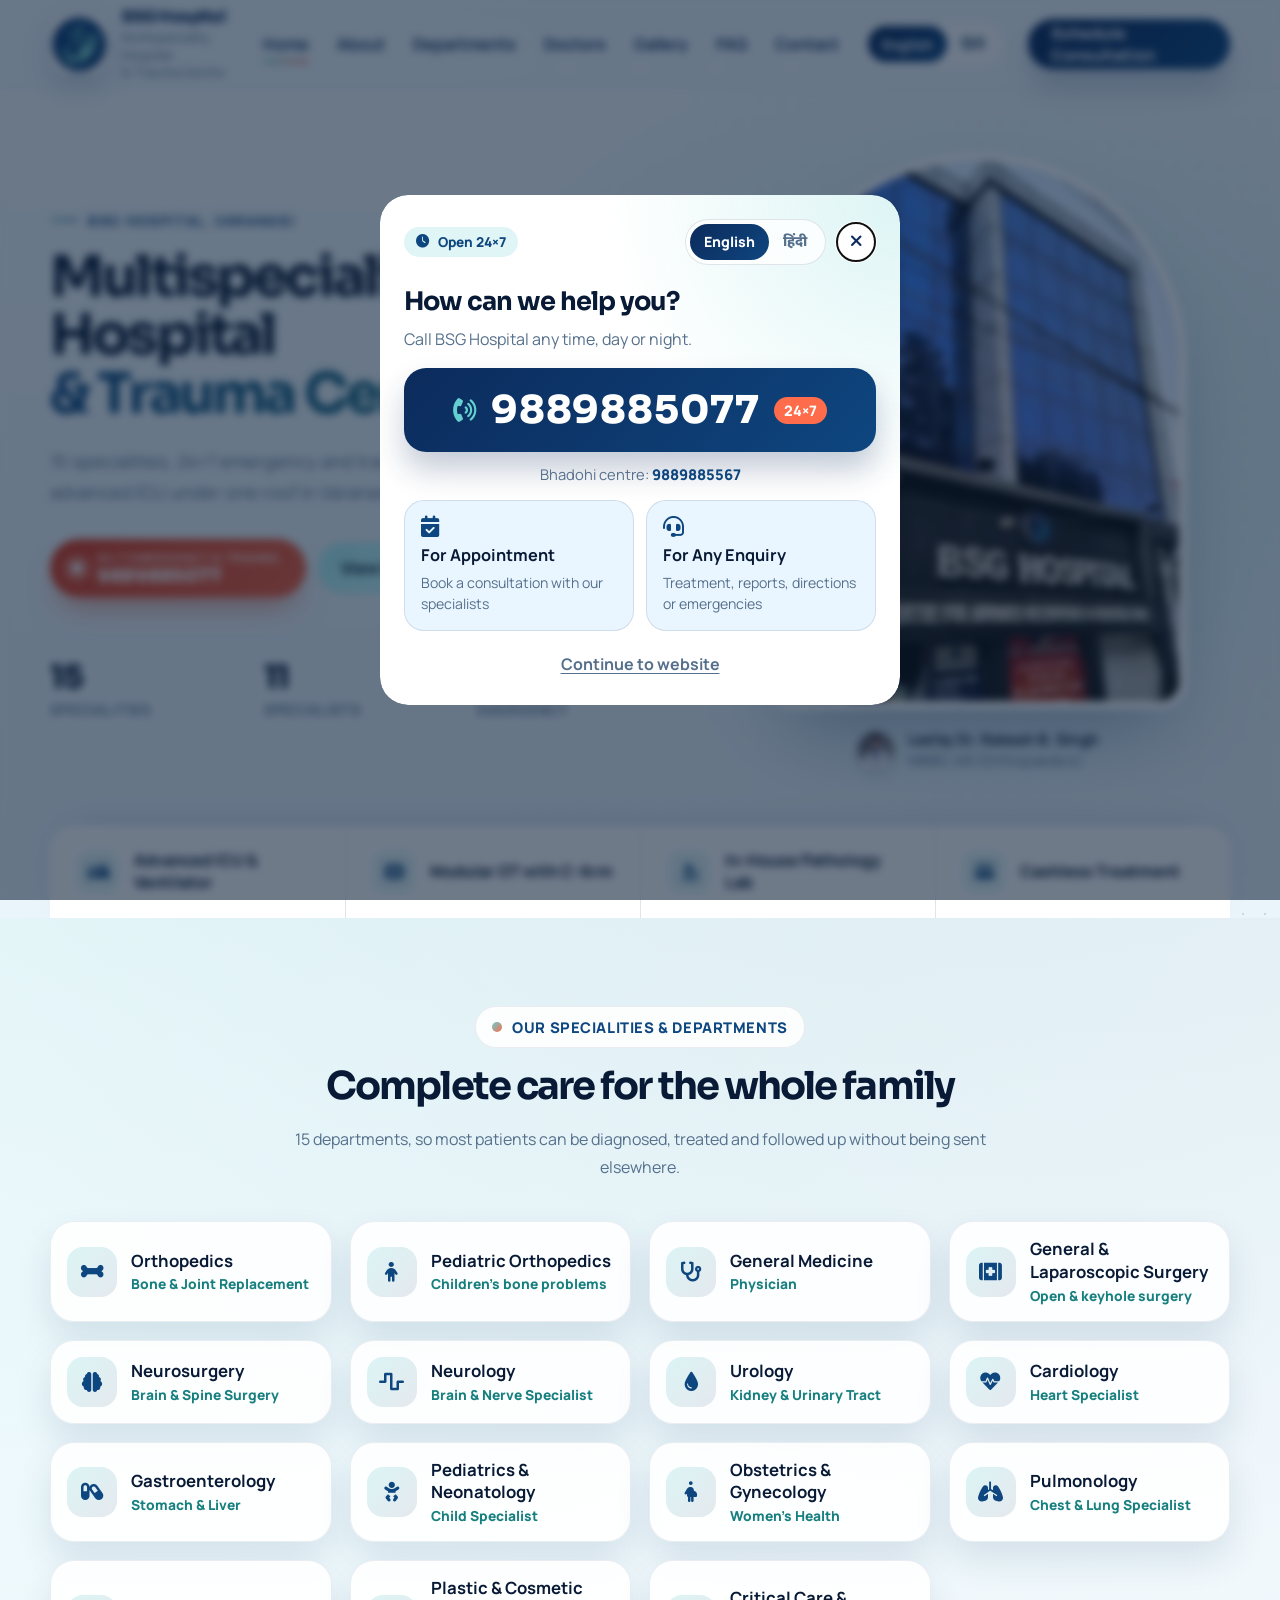
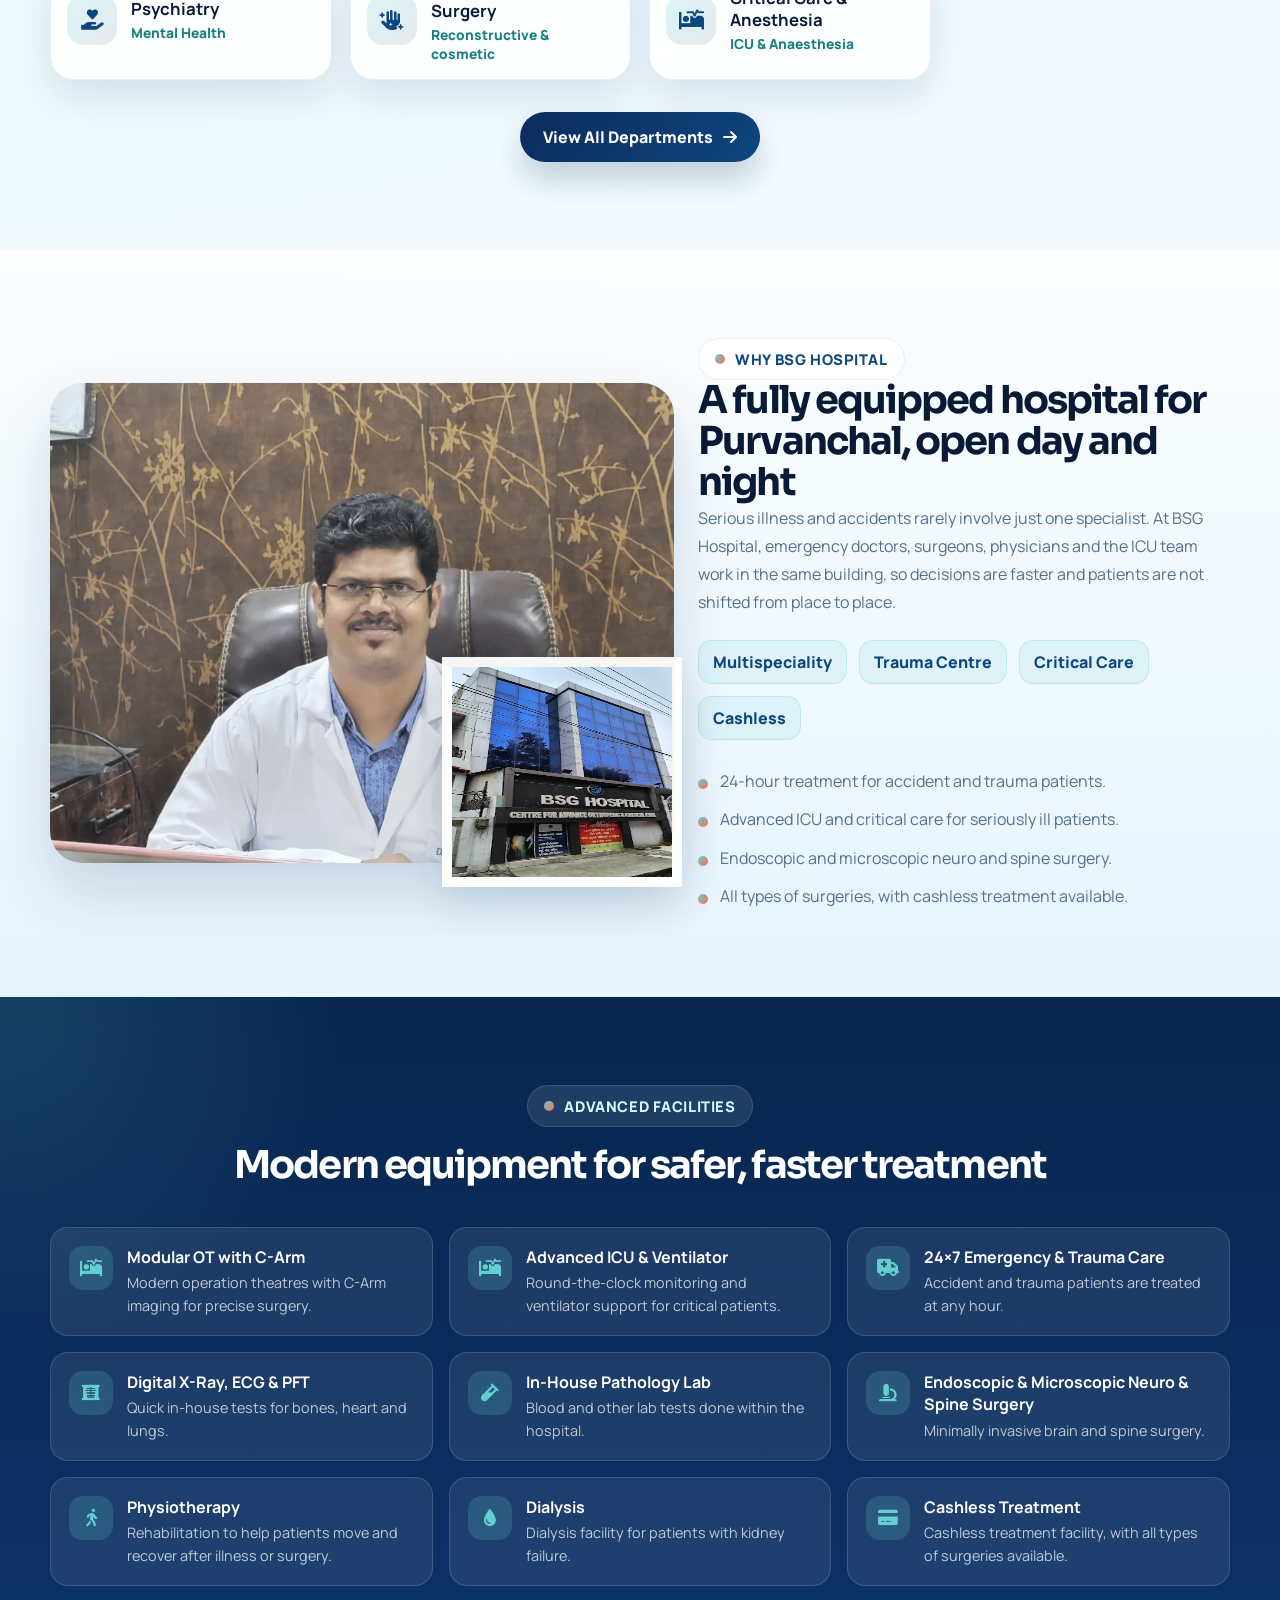
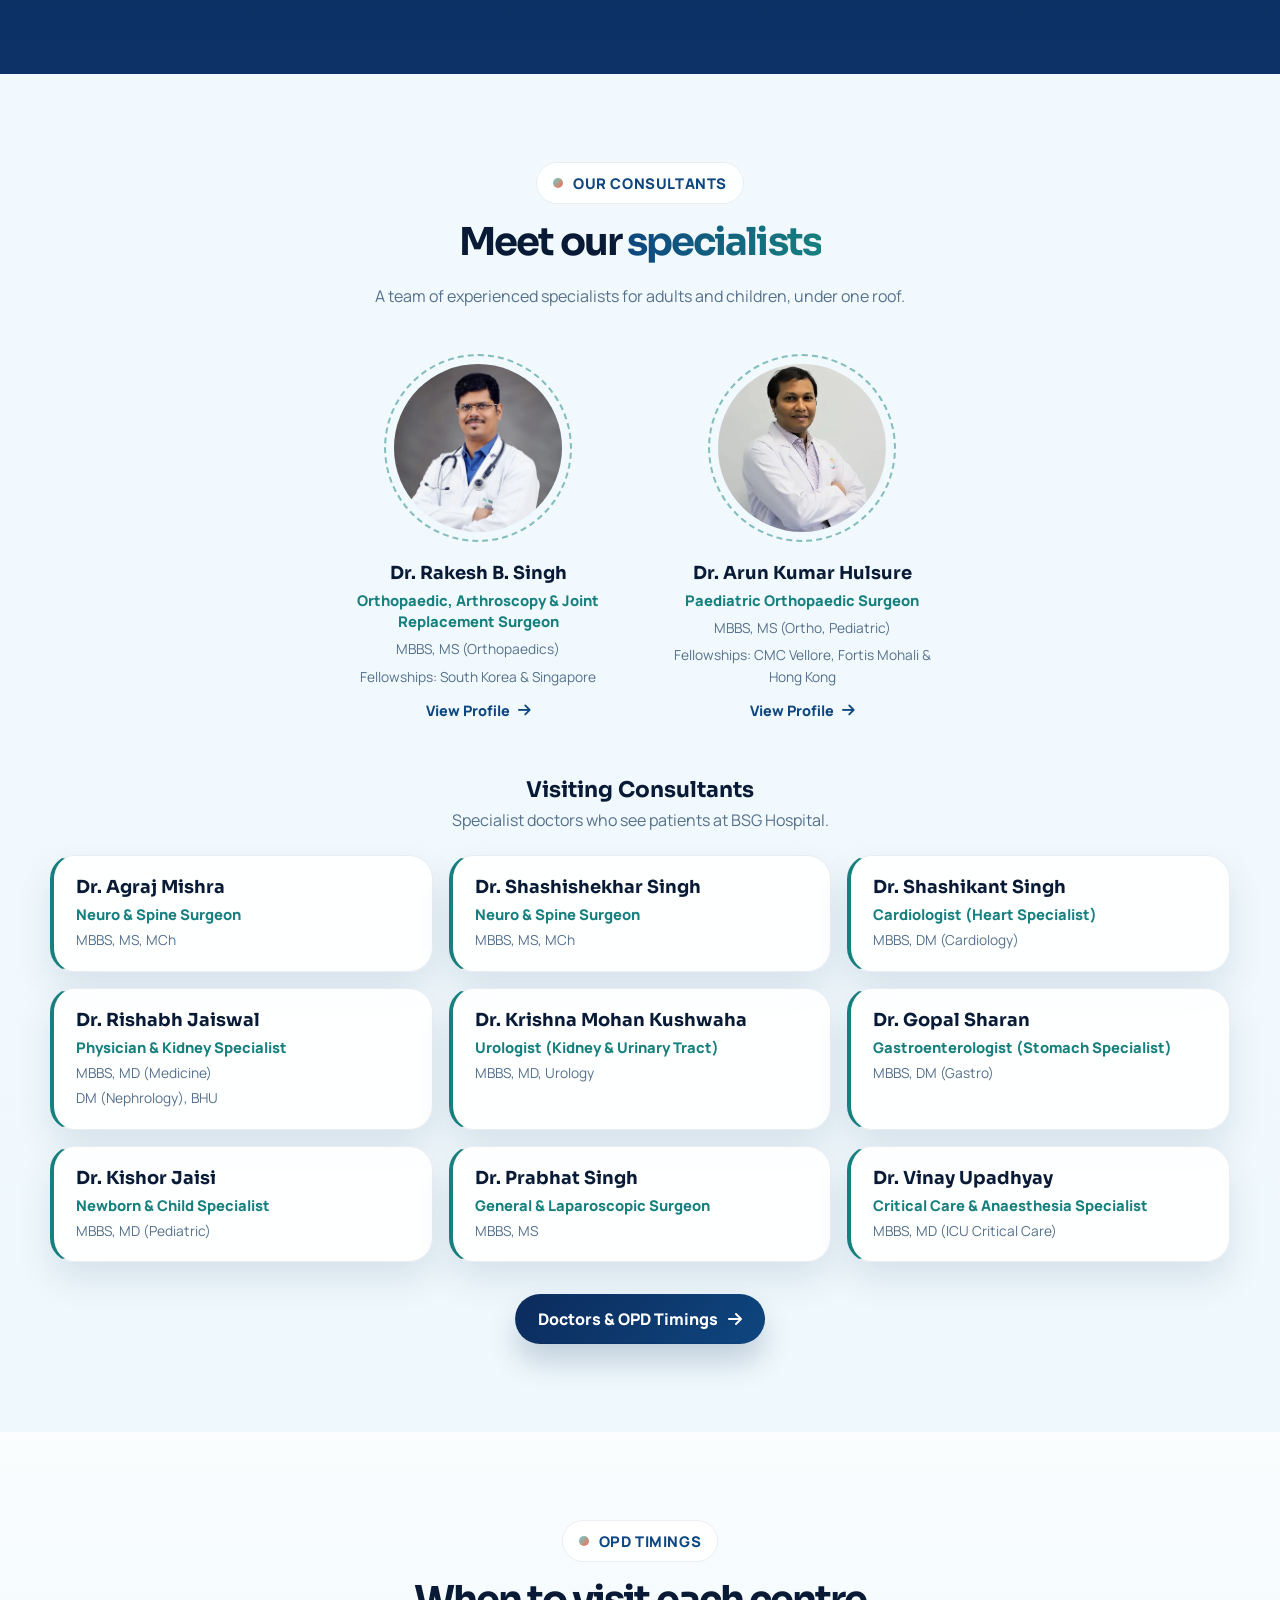
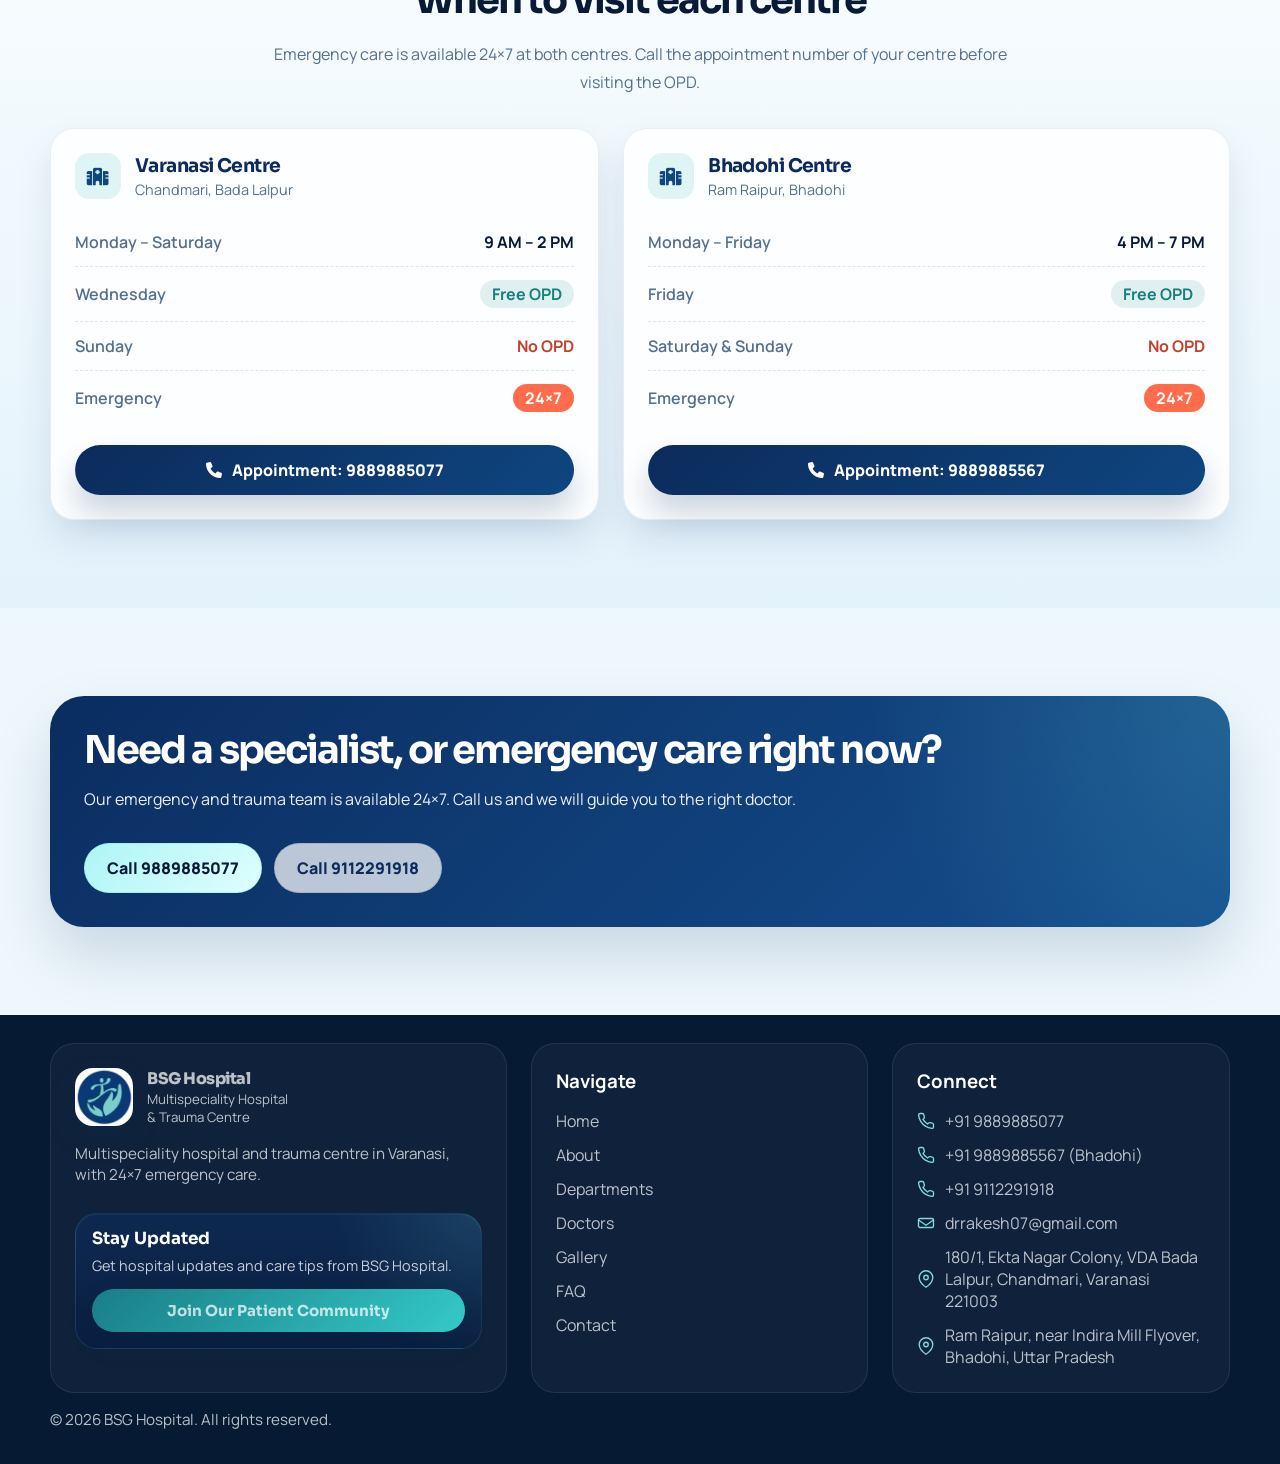
==== commit f385f9ee: "arrange departments sequence" ====
--- a/index.html
+++ b/index.html
@@ -110,6 +110,20 @@
         </div>
         <div class="dept-grid dept-compact">
           <a class="dept-card reveal" href="services.html">
+            <span class="dept-icon"><i class="fa-solid fa-bone"></i></span>
+            <div>
+              <h3>Orthopedics</h3>
+              <span class="dept-sub">Bone &amp; Joint Replacement</span>
+            </div>
+          </a>
+          <a class="dept-card reveal" href="services.html">
+            <span class="dept-icon"><i class="fa-solid fa-child"></i></span>
+            <div>
+              <h3>Pediatric Orthopedics</h3>
+              <span class="dept-sub">Children&#x27;s bone problems</span>
+            </div>
+          </a>
+          <a class="dept-card reveal" href="services.html">
             <span class="dept-icon"><i class="fa-solid fa-stethoscope"></i></span>
             <div>
               <h3>General Medicine</h3>
@@ -121,20 +135,6 @@
             <div>
               <h3>General &amp; Laparoscopic Surgery</h3>
               <span class="dept-sub">Open &amp; keyhole surgery</span>
-            </div>
-          </a>
-          <a class="dept-card reveal" href="services.html">
-            <span class="dept-icon"><i class="fa-solid fa-bone"></i></span>
-            <div>
-              <h3>Orthopedics</h3>
-              <span class="dept-sub">Bone &amp; Joint Replacement</span>
-            </div>
-          </a>
-          <a class="dept-card reveal" href="services.html">
-            <span class="dept-icon"><i class="fa-solid fa-child"></i></span>
-            <div>
-              <h3>Pediatric Orthopedics</h3>
-              <span class="dept-sub">Children&#x27;s bone problems</span>
             </div>
           </a>
           <a class="dept-card reveal" href="services.html">
